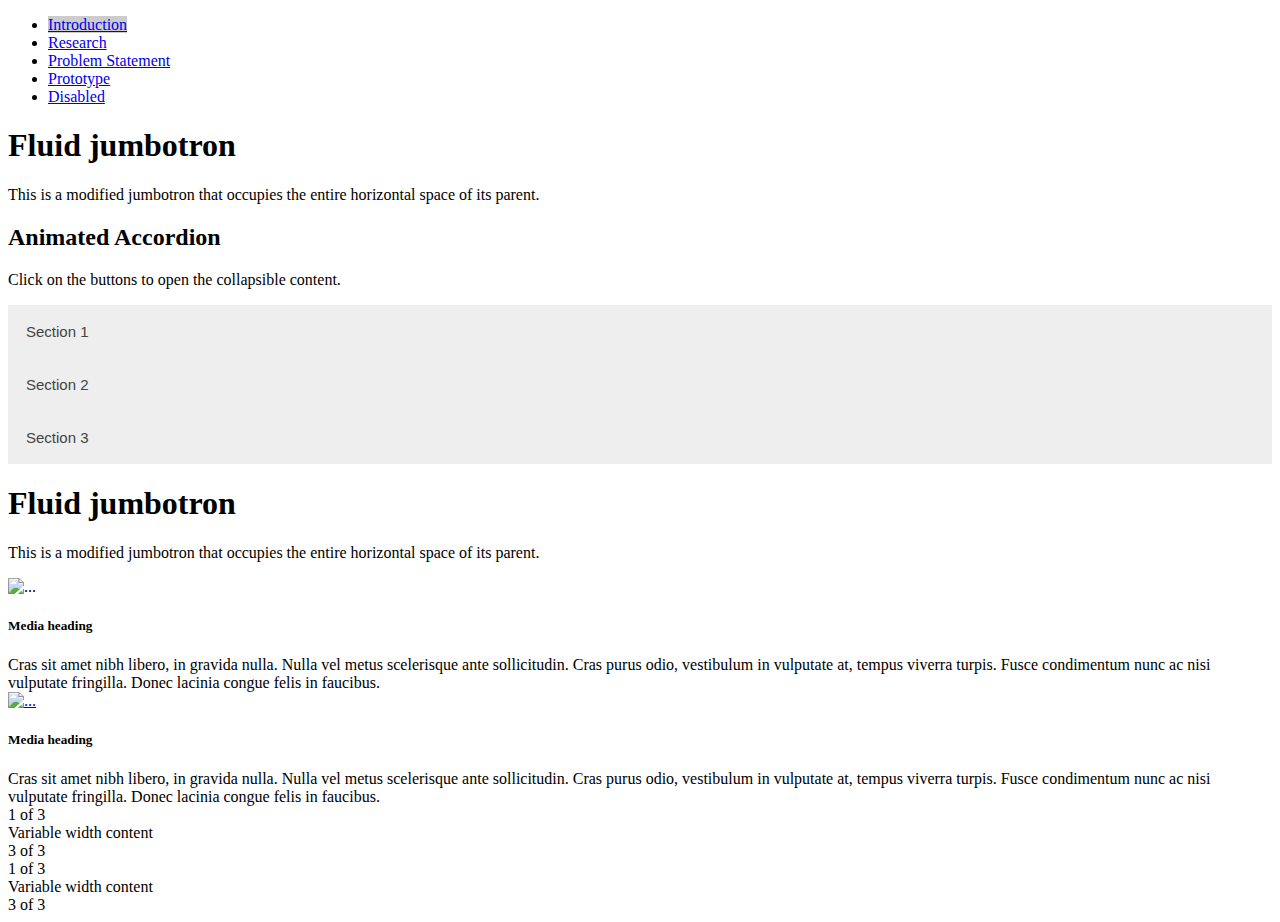
==== index.html @ 97bf6736 "accordion" ====
<!DOCTYPE html>

<html>
    <head>
        <title>Case Study</title>
        <link href="https://cdn.jsdelivr.net/npm/bootstrap@5.0.2/dist/css/bootstrap.min.css" rel="stylesheet" integrity="sha384-EVSTQN3/azprG1Anm3QDgpJLIm9Nao0Yz1ztcQTwFspd3yD65VohhpuuCOmLASjC" crossorigin="anonymous">
        <link rel="stylesheet" href="CSS/index.css">
        <link rel="JavaScript" href="js/index.js">
    </head>
<body>

<!--Navigation component-->

    <ul class="nav justify-content-end">
        <li class="nav-item">
          <a class="nav-link active" href="#intro">Introduction</a>
        </li>
        <li class="nav-item">
          <a class="nav-link" href="#research">Research</a>
        </li>
        <li class="nav-item">
          <a class="nav-link" href="#problem">Problem Statement</a>
        </li>
        <li class="nav-item">
          <a class="nav-link" href="#prototype">Prototype</a>
        </li>
        <li class="nav-item">
          <a class="nav-link disabled" href="#" tabindex="-1" aria-disabled="true">Disabled</a>
        </li>
      </ul>

<!--Introduction component-->

<div class="jumbotron jumbotron-fluid">
    <div class="container">
      <h1 class="display-4">Fluid jumbotron</h1>
      <p class="lead">This is a modified jumbotron that occupies the entire horizontal space of its parent.</p>
    </div>
  </div>

<!--Research component-->
<h2>Animated Accordion</h2>
<p>Click on the buttons to open the collapsible content.</p>

<button class="accordion">Section 1</button>
<div class="panel">
  <p>Lorem ipsum dolor sit amet, consectetur adipisicing elit, sed do eiusmod tempor incididunt ut labore et dolore magna aliqua. Ut enim ad minim veniam, quis nostrud exercitation ullamco laboris nisi ut aliquip ex ea commodo consequat.</p>
</div>

<button class="accordion">Section 2</button>
<div class="panel">
  <p>Lorem ipsum dolor sit amet, consectetur adipisicing elit, sed do eiusmod tempor incididunt ut labore et dolore magna aliqua. Ut enim ad minim veniam, quis nostrud exercitation ullamco laboris nisi ut aliquip ex ea commodo consequat.</p>
</div>

<button class="accordion">Section 3</button>
<div class="panel">
  <p>Lorem ipsum dolor sit amet, consectetur adipisicing elit, sed do eiusmod tempor incididunt ut labore et dolore magna aliqua. Ut enim ad minim veniam, quis nostrud exercitation ullamco laboris nisi ut aliquip ex ea commodo consequat.</p>
</div>

<!--Problem Statement component-->

<div class="jumbotron jumbotron-fluid">
    <div class="container">
      <h1 class="display-4">Fluid jumbotron</h1>
      <p class="lead">This is a modified jumbotron that occupies the entire horizontal space of its parent.</p>
    </div>
  </div>

<!--Iteration component-->

<div class="media">
    <img src="..." class="mr-3" alt="...">
    <div class="media-body">
      <h5 class="mt-0">Media heading</h5>
      Cras sit amet nibh libero, in gravida nulla. Nulla vel metus scelerisque ante sollicitudin. Cras purus odio, vestibulum in vulputate at, tempus viverra turpis. Fusce condimentum nunc ac nisi vulputate fringilla. Donec lacinia congue felis in faucibus.
  
      <div class="media mt-3">
        <a class="mr-3" href="#">
          <img src="..." class="mr-3" alt="...">
        </a>
        <div class="media-body">
          <h5 class="mt-0">Media heading</h5>
          Cras sit amet nibh libero, in gravida nulla. Nulla vel metus scelerisque ante sollicitudin. Cras purus odio, vestibulum in vulputate at, tempus viverra turpis. Fusce condimentum nunc ac nisi vulputate fringilla. Donec lacinia congue felis in faucibus.
        </div>
      </div>
    </div>
  </div>

<!--Prototype col system-->
<div class="container">
    <div class="row justify-content-md-center">
      <div class="col col-lg-2">
        1 of 3
      </div>
      <div class="col-md-auto">
        Variable width content
      </div>
      <div class="col col-lg-2">
        3 of 3
      </div>
    </div>
    <div class="row">
      <div class="col">
        1 of 3
      </div>
      <div class="col-md-auto">
        Variable width content
      </div>
      <div class="col col-lg-2">
        3 of 3
      </div>
    </div>
  </div>



</body>

</html>
---- CSS/index.css ----
.accordion {
    background-color: #eee;
    color: #444;
    cursor: pointer;
    padding: 18px;
    width: 100%;
    border: none;
    text-align: left;
    outline: none;
    font-size: 15px;
    transition: 0.4s;
  }
  
  .active, .accordion:hover {
    background-color: #ccc;
  }
  
  .panel {
    padding: 0 18px;
    background-color: white;
    max-height: 0;
    overflow: hidden;
    transition: max-height 0.2s ease-out;
  }
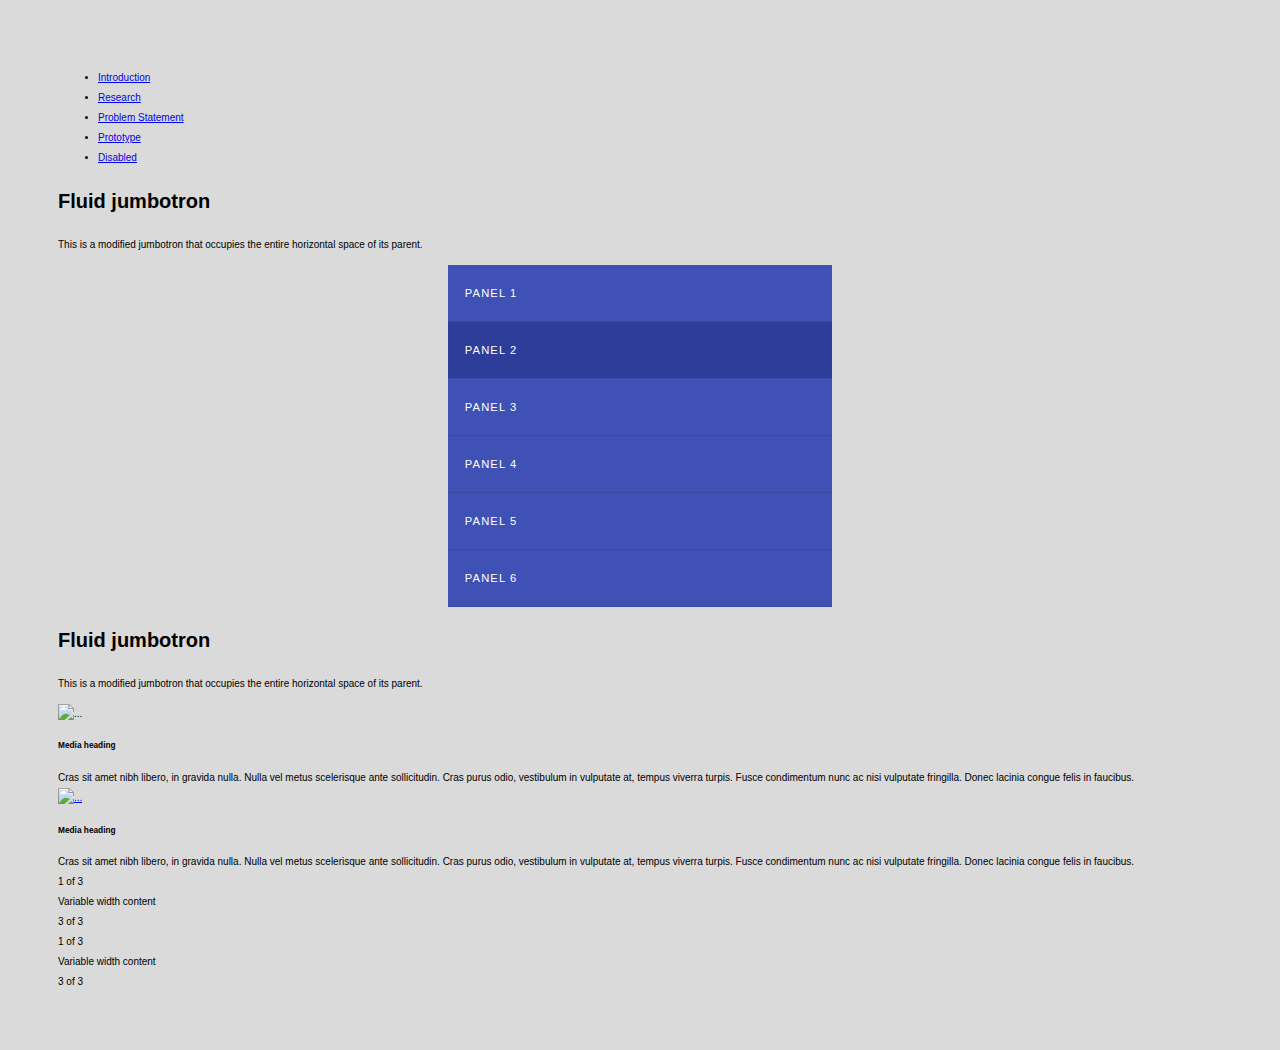
==== commit 7a9474b6: "accordion" ====
--- a/index.html
+++ b/index.html
@@ -39,23 +39,166 @@
   </div>
 
 <!--Research component-->
-<h2>Animated Accordion</h2>
-<p>Click on the buttons to open the collapsible content.</p>
-
-<button class="accordion">Section 1</button>
-<div class="panel">
-  <p>Lorem ipsum dolor sit amet, consectetur adipisicing elit, sed do eiusmod tempor incididunt ut labore et dolore magna aliqua. Ut enim ad minim veniam, quis nostrud exercitation ullamco laboris nisi ut aliquip ex ea commodo consequat.</p>
-</div>
-
-<button class="accordion">Section 2</button>
-<div class="panel">
-  <p>Lorem ipsum dolor sit amet, consectetur adipisicing elit, sed do eiusmod tempor incididunt ut labore et dolore magna aliqua. Ut enim ad minim veniam, quis nostrud exercitation ullamco laboris nisi ut aliquip ex ea commodo consequat.</p>
-</div>
-
-<button class="accordion">Section 3</button>
-<div class="panel">
-  <p>Lorem ipsum dolor sit amet, consectetur adipisicing elit, sed do eiusmod tempor incididunt ut labore et dolore magna aliqua. Ut enim ad minim veniam, quis nostrud exercitation ullamco laboris nisi ut aliquip ex ea commodo consequat.</p>
-</div>
+<div class="accordion js-accordion">
+  <div class="accordion__item js-accordion-item">
+    <div class="accordion-header js-accordion-header">Panel 1</div> 
+  <div class="accordion-body js-accordion-body">
+    <div class="accordion-body__contents">
+      Lorem ipsum dolor sit amet consectetur adipisicing elit. Dignissimos sequi placeat distinctio dolor, amet magnam voluptatibus eos ex vero, sunt veritatis esse. Nostrum voluptatum et repudiandae vel sed, explicabo in?
+    </div>
+      <div class="accordion js-accordion">
+        <div class="accordion__item js-accordion-item">
+           <div class="accordion-header js-accordion-header">Sub Panel 1</div> 
+           <div class="accordion-body js-accordion-body">
+             <div class="accordion-body__contents">
+              Lorem ipsum dolor sit amet consectetur adipisicing elit. Dignissimos sequi placeat distinctio dolor, amet magnam voluptatibus eos ex vero, sunt veritatis esse. Nostrum voluptatum et repudiandae vel sed, explicabo in?
+             </div><!-- end of sub accordion item body contents -->
+           </div><!-- end of sub accordion item body -->
+        </div><!-- end of sub accordion item -->
+        <div class="accordion__item js-accordion-item">
+           <div class="accordion-header js-accordion-header">Sub Panel 2</div> 
+           <div class="accordion-body js-accordion-body">
+             <div class="accordion-body__contents">
+              Lorem ipsum dolor sit amet consectetur adipisicing elit. Dignissimos sequi placeat distinctio dolor, amet magnam voluptatibus eos ex vero, sunt veritatis esse. Nostrum voluptatum et repudiandae vel sed, explicabo in?
+             </div><!-- end of sub accordion item body contents -->
+           </div><!-- end of sub accordion item body -->
+        </div><!-- end of sub accordion item -->
+      </div><!-- end of sub accordion -->
+    </div
+    </div><!-- end of accordion body -->
+  </div><!-- end of accordion item -->
+  <div class="accordion__item js-accordion-item active">
+    <div class="accordion-header js-accordion-header">Panel 2</div> 
+  <div class="accordion-body js-accordion-body">
+    <div class="accordion-body__contents">
+      Lorem ipsum dolor sit amet consectetur adipisicing elit. Dignissimos sequi placeat distinctio dolor, amet magnam voluptatibus eos ex vero, sunt veritatis esse. Nostrum voluptatum et repudiandae vel sed, explicabo in?
+    </div>
+      <div class="accordion js-accordion">
+        <div class="accordion__item js-accordion-item">
+           <div class="accordion-header js-accordion-header">Sub Panel 1</div> 
+           <div class="accordion-body js-accordion-body">
+             <div class="accordion-body__contents">
+              Lorem ipsum dolor sit amet consectetur adipisicing elit. Dignissimos sequi placeat distinctio dolor, amet magnam voluptatibus eos ex vero, sunt veritatis esse. Nostrum voluptatum et repudiandae vel sed, explicabo in?
+             </div><!-- end of sub accordion item body contents -->
+           </div><!-- end of sub accordion item body -->
+        </div><!-- end of sub accordion item -->
+        <div class="accordion__item js-accordion-item">
+           <div class="accordion-header js-accordion-header">Sub Panel 2</div> 
+           <div class="accordion-body js-accordion-body">
+             <div class="accordion-body__contents">
+              Lorem ipsum dolor sit amet consectetur adipisicing elit. Dignissimos sequi placeat distinctio dolor, amet magnam voluptatibus eos ex vero, sunt veritatis esse. Nostrum voluptatum et repudiandae vel sed, explicabo in?
+             </div><!-- end of sub accordion item body contents -->
+           </div><!-- end of sub accordion item body -->
+        </div><!-- end of sub accordion item -->
+      </div><!-- end of sub accordion -->
+    </div><!-- end of accordion body -->
+  </div><!-- end of accordion item -->
+    <div class="accordion__item js-accordion-item">
+    <div class="accordion-header js-accordion-header">Panel 3</div> 
+  <div class="accordion-body js-accordion-body">
+    <div class="accordion-body__contents">
+      Lorem ipsum dolor sit amet consectetur adipisicing elit. Dignissimos sequi placeat distinctio dolor, amet magnam voluptatibus eos ex vero, sunt veritatis esse. Nostrum voluptatum et repudiandae vel sed, explicabo in?
+    </div>
+      <div class="accordion js-accordion">
+        <div class="accordion__item js-accordion-item">
+           <div class="accordion-header js-accordion-header">Sub Panel 1</div> 
+           <div class="accordion-body js-accordion-body">
+             <div class="accordion-body__contents">
+              Lorem ipsum dolor sit amet consectetur adipisicing elit. Dignissimos sequi placeat distinctio dolor, amet magnam voluptatibus eos ex vero, sunt veritatis esse. Nostrum voluptatum et repudiandae vel sed, explicabo in?
+             </div><!-- end of sub accordion item body contents -->
+           </div><!-- end of sub accordion item body -->
+        </div><!-- end of sub accordion item -->
+        <div class="accordion__item js-accordion-item">
+           <div class="accordion-header js-accordion-header">Sub Panel 2</div> 
+           <div class="accordion-body js-accordion-body">
+             <div class="accordion-body__contents">
+              Lorem ipsum dolor sit amet consectetur adipisicing elit. Dignissimos sequi placeat distinctio dolor, amet magnam voluptatibus eos ex vero, sunt veritatis esse. Nostrum voluptatum et repudiandae vel sed, explicabo in?
+             </div><!-- end of sub accordion item body contents -->
+           </div><!-- end of sub accordion item body -->
+        </div><!-- end of sub accordion item -->
+      </div><!-- end of sub accordion -->
+    </div><!-- end of accordion body -->
+  </div><!-- end of accordion item -->
+     <div class="accordion__item js-accordion-item">
+    <div class="accordion-header js-accordion-header">Panel 4</div> 
+  <div class="accordion-body js-accordion-body">
+    <div class="accordion-body__contents">
+      Lorem ipsum dolor sit amet consectetur adipisicing elit. Dignissimos sequi placeat distinctio dolor, amet magnam voluptatibus eos ex vero, sunt veritatis esse. Nostrum voluptatum et repudiandae vel sed, explicabo in?
+    </div>
+      <div class="accordion js-accordion">
+        <div class="accordion__item js-accordion-item">
+           <div class="accordion-header js-accordion-header">Sub Panel 1</div> 
+           <div class="accordion-body js-accordion-body">
+             <div class="accordion-body__contents">
+              Lorem ipsum dolor sit amet consectetur adipisicing elit. Dignissimos sequi placeat distinctio dolor, amet magnam voluptatibus eos ex vero, sunt veritatis esse. Nostrum voluptatum et repudiandae vel sed, explicabo in?
+             </div><!-- end of sub accordion item body contents -->
+           </div><!-- end of sub accordion item body -->
+        </div><!-- end of sub accordion item -->
+        <div class="accordion__item js-accordion-item">
+           <div class="accordion-header js-accordion-header">Sub Panel 2</div> 
+           <div class="accordion-body js-accordion-body">
+             <div class="accordion-body__contents">
+              Lorem ipsum dolor sit amet consectetur adipisicing elit. Dignissimos sequi placeat distinctio dolor, amet magnam voluptatibus eos ex vero, sunt veritatis esse. Nostrum voluptatum et repudiandae vel sed, explicabo in?
+             </div><!-- end of sub accordion item body contents -->
+           </div><!-- end of sub accordion item body -->
+        </div><!-- end of sub accordion item -->
+      </div><!-- end of sub accordion -->
+    </div><!-- end of accordion body -->
+  </div><!-- end of accordion item -->
+     <div class="accordion__item js-accordion-item">
+    <div class="accordion-header js-accordion-header">Panel 5</div> 
+  <div class="accordion-body js-accordion-body">
+    <div class="accordion-body__contents">
+      Lorem ipsum dolor sit amet consectetur adipisicing elit. Dignissimos sequi placeat distinctio dolor, amet magnam voluptatibus eos ex vero, sunt veritatis esse. Nostrum voluptatum et repudiandae vel sed, explicabo in?
+    </div>
+      <div class="accordion js-accordion">
+        <div class="accordion__item js-accordion-item">
+           <div class="accordion-header js-accordion-header">Sub Panel 1</div> 
+           <div class="accordion-body js-accordion-body">
+             <div class="accordion-body__contents">
+              Lorem ipsum dolor sit amet consectetur adipisicing elit. Dignissimos sequi placeat distinctio dolor, amet magnam voluptatibus eos ex vero, sunt veritatis esse. Nostrum voluptatum et repudiandae vel sed, explicabo in?
+             </div><!-- end of sub accordion item body contents -->
+           </div><!-- end of sub accordion item body -->
+        </div><!-- end of sub accordion item -->
+        <div class="accordion__item js-accordion-item">
+           <div class="accordion-header js-accordion-header">Sub Panel 2</div> 
+           <div class="accordion-body js-accordion-body">
+             <div class="accordion-body__contents">
+              Lorem ipsum dolor sit amet consectetur adipisicing elit. Dignissimos sequi placeat distinctio dolor, amet magnam voluptatibus eos ex vero, sunt veritatis esse. Nostrum voluptatum et repudiandae vel sed, explicabo in?
+             </div><!-- end of sub accordion item body contents -->
+           </div><!-- end of sub accordion item body -->
+        </div><!-- end of sub accordion item -->
+      </div><!-- end of sub accordion -->
+    </div><!-- end of accordion body -->
+  </div><!-- end of accordion item -->
+     <div class="accordion__item js-accordion-item">
+    <div class="accordion-header js-accordion-header">Panel 6</div> 
+  <div class="accordion-body js-accordion-body">
+    <div class="accordion-body__contents">
+      Lorem ipsum dolor sit amet consectetur adipisicing elit. Dignissimos sequi placeat distinctio dolor, amet magnam voluptatibus eos ex vero, sunt veritatis esse. Nostrum voluptatum et repudiandae vel sed, explicabo in?
+    </div>
+      <div class="accordion js-accordion">
+        <div class="accordion__item js-accordion-item">
+           <div class="accordion-header js-accordion-header">Sub Panel 1</div> 
+           <div class="accordion-body js-accordion-body">
+             <div class="accordion-body__contents">
+              Lorem ipsum dolor sit amet consectetur adipisicing elit. Dignissimos sequi placeat distinctio dolor, amet magnam voluptatibus eos ex vero, sunt veritatis esse. Nostrum voluptatum et repudiandae vel sed, explicabo in?
+             </div><!-- end of sub accordion item body contents -->
+           </div><!-- end of sub accordion item body -->
+        </div><!-- end of sub accordion item -->
+        <div class="accordion__item js-accordion-item">
+           <div class="accordion-header js-accordion-header">Sub Panel 2</div> 
+           <div class="accordion-body js-accordion-body">
+             <div class="accordion-body__contents">
+              Lorem ipsum dolor sit amet consectetur adipisicing elit. Dignissimos sequi placeat distinctio dolor, amet magnam voluptatibus eos ex vero, sunt veritatis esse. Nostrum voluptatum et repudiandae vel sed, explicabo in?
+             </div><!-- end of sub accordion item body contents -->
+           </div><!-- end of sub accordion item body -->
+        </div><!-- end of sub accordion item -->
+      </div><!-- end of sub accordion -->
+    </div><!-- end of accordion body -->
+  </div><!-- end of accordion item -->
+</div><!-- end of accordion -->
+   
 
 <!--Problem Statement component-->
 
--- a/CSS/index.css
+++ b/CSS/index.css
@@ -1,24 +1,97 @@
-.accordion {
-    background-color: #eee;
-    color: #444;
-    cursor: pointer;
-    padding: 18px;
-    width: 100%;
-    border: none;
-    text-align: left;
-    outline: none;
-    font-size: 15px;
-    transition: 0.4s;
+body {
+    font-size: 62.5%;
+    background: #dadada;
+    font-family: 'Open Sans', sans-serif;
+    line-height: 2;
+    padding: 5em;
   }
   
-  .active, .accordion:hover {
-    background-color: #ccc;
+  .accordion {
+    font-size: 1rem;
+    width: 30vw;
+    margin: 0 auto;
+    border-radius: 5px;
   }
   
-  .panel {
-    padding: 0 18px;
-    background-color: white;
-    max-height: 0;
-    overflow: hidden;
-    transition: max-height 0.2s ease-out;
+  .accordion-header,
+  .accordion-body {
+    background: white;
+  }
+  
+  .accordion-header {
+    padding: 1.5em 1.5em;
+    background: #3F51B5;
+    color: white;
+    cursor: pointer;
+    font-size: .7em;
+    letter-spacing: .1em;
+    transition: all .3s;
+    text-transform: uppercase;
+  }
+  
+  .accordion__item {
+      border-bottom: 1px solid #3a4ba4;
+  }
+  
+  .accordion__item .accordion__item {
+    border-bottom: 1px solid rgba(0, 0, 0, 0.08);
+  }
+  
+  .accordion-header:hover {
+    background: #2D3D99;
+    position: relative;
+    z-index: 5;
+  }
+  
+  .accordion-body {
+    background: #fcfcfc;
+    color: #353535;
+    display: none;
+  }
+  
+  .accordion-body__contents {
+    padding: 1.5em 1.5em;
+    font-size: .85em;
+  }
+  
+  .accordion__item.active:last-child .accordion-header {
+    border-radius: none;
+  }
+  
+  .accordion:first-child > .accordion__item > .accordion-header {
+    border-bottom: 1px solid transparent;
+  }
+  
+  .accordion__item > .accordion-header:after {
+    content: "\f3d0";
+    font-family: IonIcons;
+    font-size: 1.2em;
+    float: right;
+    position: relative;
+    top: -2px;
+    transition: .3s all;
+    transform: rotate(0deg);
+  }
+  
+  .accordion__item.active > .accordion-header:after {
+    transform: rotate(-180deg);
+  }
+  
+  .accordion__item.active .accordion-header {
+    background: #2D3D99;
+  }
+  
+  .accordion__item .accordion__item .accordion-header {
+    background: #f1f1f1;
+    color: #353535;
+  }
+  
+  @media screen and (max-width: 1000px) {
+    body {
+      padding: 1em;
+    }
+    
+    .accordion {
+      width: 100%;
+    }
   }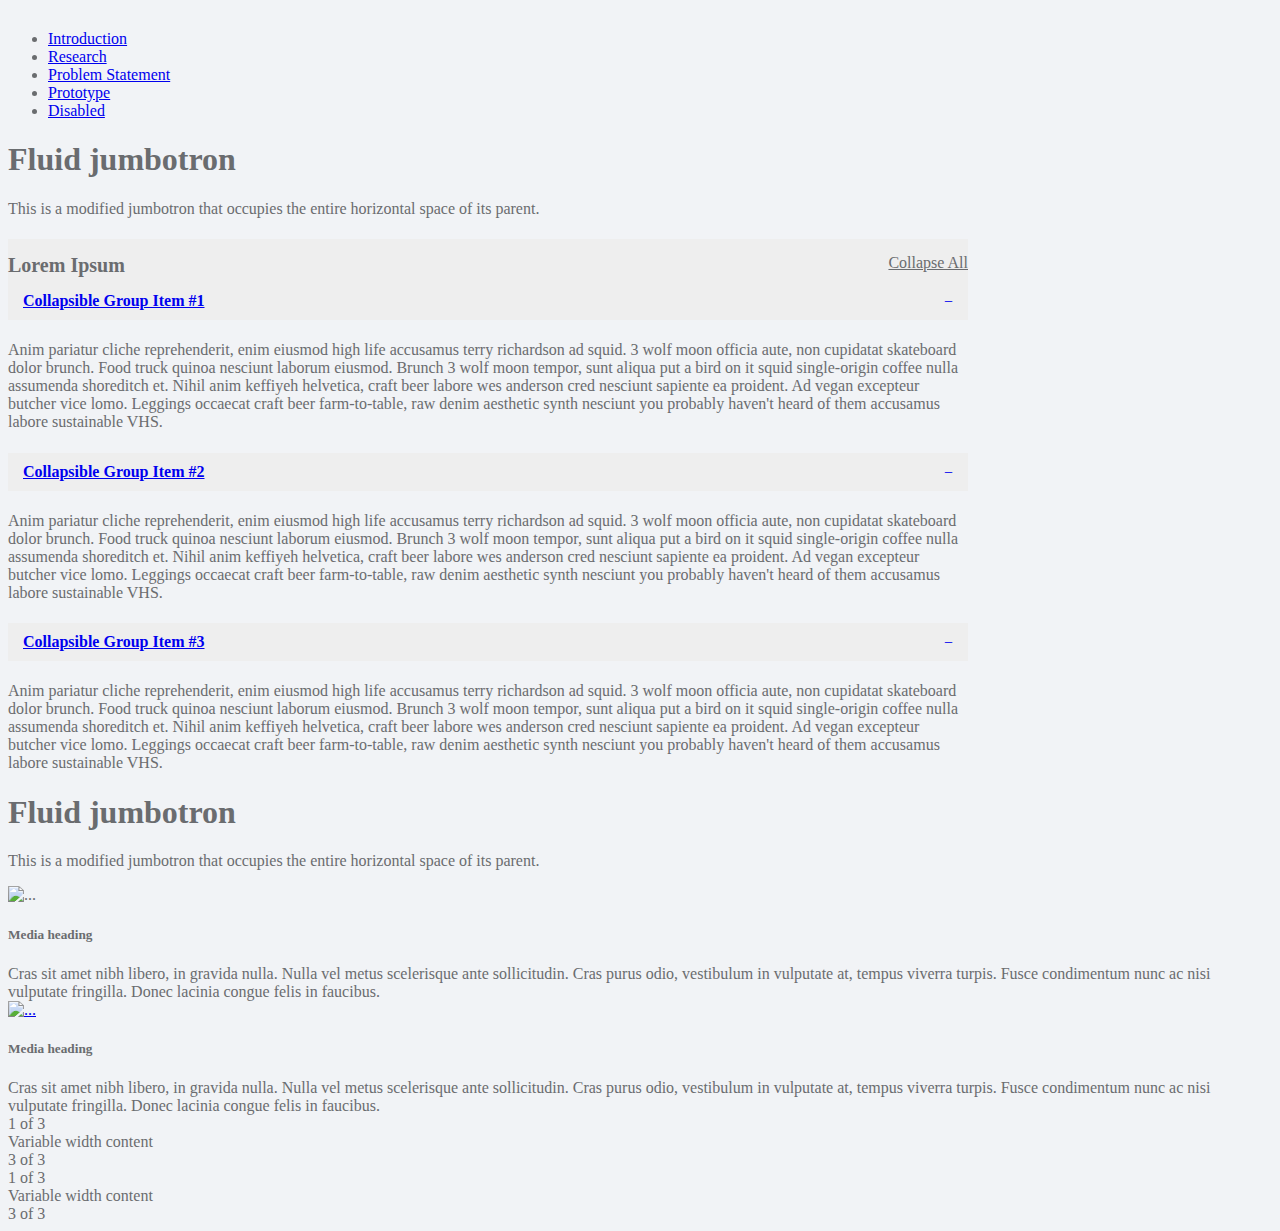
==== commit b4256754: "blah" ====
--- a/index.html
+++ b/index.html
@@ -39,166 +39,63 @@
   </div>
 
 <!--Research component-->
-<div class="accordion js-accordion">
-  <div class="accordion__item js-accordion-item">
-    <div class="accordion-header js-accordion-header">Panel 1</div> 
-  <div class="accordion-body js-accordion-body">
-    <div class="accordion-body__contents">
-      Lorem ipsum dolor sit amet consectetur adipisicing elit. Dignissimos sequi placeat distinctio dolor, amet magnam voluptatibus eos ex vero, sunt veritatis esse. Nostrum voluptatum et repudiandae vel sed, explicabo in?
+<div class="container">
+  <div class="accordion-option">
+    <h3 class="title">Lorem Ipsum</h3>
+    <a href="javascript:void(0)" class="toggle-accordion active" accordion-id="#accordion"></a>
+  </div>
+  <div class="clearfix"></div>
+  <div class="panel-group" id="accordion" role="tablist" aria-multiselectable="true">
+    <div class="panel panel-default">
+      <div class="panel-heading" role="tab" id="headingOne">
+        <h4 class="panel-title">
+        <a role="button" data-toggle="collapse" data-parent="#accordion" href="#collapseOne" aria-expanded="true" aria-controls="collapseOne">
+          Collapsible Group Item #1
+        </a>
+      </h4>
+      </div>
+      <div id="collapseOne" class="panel-collapse collapse in" role="tabpanel" aria-labelledby="headingOne">
+        <div class="panel-body">
+          Anim pariatur cliche reprehenderit, enim eiusmod high life accusamus terry richardson ad squid. 3 wolf moon officia aute, non cupidatat skateboard dolor brunch. Food truck quinoa nesciunt laborum eiusmod. Brunch 3 wolf moon tempor, sunt aliqua put a bird
+          on it squid single-origin coffee nulla assumenda shoreditch et. Nihil anim keffiyeh helvetica, craft beer labore wes anderson cred nesciunt sapiente ea proident. Ad vegan excepteur butcher vice lomo. Leggings occaecat craft beer farm-to-table,
+          raw denim aesthetic synth nesciunt you probably haven't heard of them accusamus labore sustainable VHS.
+        </div>
+      </div>
     </div>
-      <div class="accordion js-accordion">
-        <div class="accordion__item js-accordion-item">
-           <div class="accordion-header js-accordion-header">Sub Panel 1</div> 
-           <div class="accordion-body js-accordion-body">
-             <div class="accordion-body__contents">
-              Lorem ipsum dolor sit amet consectetur adipisicing elit. Dignissimos sequi placeat distinctio dolor, amet magnam voluptatibus eos ex vero, sunt veritatis esse. Nostrum voluptatum et repudiandae vel sed, explicabo in?
-             </div><!-- end of sub accordion item body contents -->
-           </div><!-- end of sub accordion item body -->
-        </div><!-- end of sub accordion item -->
-        <div class="accordion__item js-accordion-item">
-           <div class="accordion-header js-accordion-header">Sub Panel 2</div> 
-           <div class="accordion-body js-accordion-body">
-             <div class="accordion-body__contents">
-              Lorem ipsum dolor sit amet consectetur adipisicing elit. Dignissimos sequi placeat distinctio dolor, amet magnam voluptatibus eos ex vero, sunt veritatis esse. Nostrum voluptatum et repudiandae vel sed, explicabo in?
-             </div><!-- end of sub accordion item body contents -->
-           </div><!-- end of sub accordion item body -->
-        </div><!-- end of sub accordion item -->
-      </div><!-- end of sub accordion -->
-    </div
-    </div><!-- end of accordion body -->
-  </div><!-- end of accordion item -->
-  <div class="accordion__item js-accordion-item active">
-    <div class="accordion-header js-accordion-header">Panel 2</div> 
-  <div class="accordion-body js-accordion-body">
-    <div class="accordion-body__contents">
-      Lorem ipsum dolor sit amet consectetur adipisicing elit. Dignissimos sequi placeat distinctio dolor, amet magnam voluptatibus eos ex vero, sunt veritatis esse. Nostrum voluptatum et repudiandae vel sed, explicabo in?
+    <div class="panel panel-default">
+      <div class="panel-heading" role="tab" id="headingTwo">
+        <h4 class="panel-title">
+        <a class="collapsed" role="button" data-toggle="collapse" data-parent="#accordion" href="#collapseTwo" aria-expanded="true" aria-controls="collapseTwo">
+          Collapsible Group Item #2
+        </a>
+      </h4>
+      </div>
+      <div id="collapseTwo" class="panel-collapse collapse in" role="tabpanel" aria-labelledby="headingTwo">
+        <div class="panel-body">
+          Anim pariatur cliche reprehenderit, enim eiusmod high life accusamus terry richardson ad squid. 3 wolf moon officia aute, non cupidatat skateboard dolor brunch. Food truck quinoa nesciunt laborum eiusmod. Brunch 3 wolf moon tempor, sunt aliqua put a bird
+          on it squid single-origin coffee nulla assumenda shoreditch et. Nihil anim keffiyeh helvetica, craft beer labore wes anderson cred nesciunt sapiente ea proident. Ad vegan excepteur butcher vice lomo. Leggings occaecat craft beer farm-to-table,
+          raw denim aesthetic synth nesciunt you probably haven't heard of them accusamus labore sustainable VHS.
+        </div>
+      </div>
     </div>
-      <div class="accordion js-accordion">
-        <div class="accordion__item js-accordion-item">
-           <div class="accordion-header js-accordion-header">Sub Panel 1</div> 
-           <div class="accordion-body js-accordion-body">
-             <div class="accordion-body__contents">
-              Lorem ipsum dolor sit amet consectetur adipisicing elit. Dignissimos sequi placeat distinctio dolor, amet magnam voluptatibus eos ex vero, sunt veritatis esse. Nostrum voluptatum et repudiandae vel sed, explicabo in?
-             </div><!-- end of sub accordion item body contents -->
-           </div><!-- end of sub accordion item body -->
-        </div><!-- end of sub accordion item -->
-        <div class="accordion__item js-accordion-item">
-           <div class="accordion-header js-accordion-header">Sub Panel 2</div> 
-           <div class="accordion-body js-accordion-body">
-             <div class="accordion-body__contents">
-              Lorem ipsum dolor sit amet consectetur adipisicing elit. Dignissimos sequi placeat distinctio dolor, amet magnam voluptatibus eos ex vero, sunt veritatis esse. Nostrum voluptatum et repudiandae vel sed, explicabo in?
-             </div><!-- end of sub accordion item body contents -->
-           </div><!-- end of sub accordion item body -->
-        </div><!-- end of sub accordion item -->
-      </div><!-- end of sub accordion -->
-    </div><!-- end of accordion body -->
-  </div><!-- end of accordion item -->
-    <div class="accordion__item js-accordion-item">
-    <div class="accordion-header js-accordion-header">Panel 3</div> 
-  <div class="accordion-body js-accordion-body">
-    <div class="accordion-body__contents">
-      Lorem ipsum dolor sit amet consectetur adipisicing elit. Dignissimos sequi placeat distinctio dolor, amet magnam voluptatibus eos ex vero, sunt veritatis esse. Nostrum voluptatum et repudiandae vel sed, explicabo in?
+    <div class="panel panel-default">
+      <div class="panel-heading" role="tab" id="headingThree">
+        <h4 class="panel-title">
+        <a class="collapsed" role="button" data-toggle="collapse" data-parent="#accordion" href="#collapseThree" aria-expanded="true" aria-controls="collapseThree">
+          Collapsible Group Item #3
+        </a>
+      </h4>
+      </div>
+      <div id="collapseThree" class="panel-collapse collapse in" role="tabpanel" aria-labelledby="headingThree">
+        <div class="panel-body">
+          Anim pariatur cliche reprehenderit, enim eiusmod high life accusamus terry richardson ad squid. 3 wolf moon officia aute, non cupidatat skateboard dolor brunch. Food truck quinoa nesciunt laborum eiusmod. Brunch 3 wolf moon tempor, sunt aliqua put a bird
+          on it squid single-origin coffee nulla assumenda shoreditch et. Nihil anim keffiyeh helvetica, craft beer labore wes anderson cred nesciunt sapiente ea proident. Ad vegan excepteur butcher vice lomo. Leggings occaecat craft beer farm-to-table,
+          raw denim aesthetic synth nesciunt you probably haven't heard of them accusamus labore sustainable VHS.
+        </div>
+      </div>
     </div>
-      <div class="accordion js-accordion">
-        <div class="accordion__item js-accordion-item">
-           <div class="accordion-header js-accordion-header">Sub Panel 1</div> 
-           <div class="accordion-body js-accordion-body">
-             <div class="accordion-body__contents">
-              Lorem ipsum dolor sit amet consectetur adipisicing elit. Dignissimos sequi placeat distinctio dolor, amet magnam voluptatibus eos ex vero, sunt veritatis esse. Nostrum voluptatum et repudiandae vel sed, explicabo in?
-             </div><!-- end of sub accordion item body contents -->
-           </div><!-- end of sub accordion item body -->
-        </div><!-- end of sub accordion item -->
-        <div class="accordion__item js-accordion-item">
-           <div class="accordion-header js-accordion-header">Sub Panel 2</div> 
-           <div class="accordion-body js-accordion-body">
-             <div class="accordion-body__contents">
-              Lorem ipsum dolor sit amet consectetur adipisicing elit. Dignissimos sequi placeat distinctio dolor, amet magnam voluptatibus eos ex vero, sunt veritatis esse. Nostrum voluptatum et repudiandae vel sed, explicabo in?
-             </div><!-- end of sub accordion item body contents -->
-           </div><!-- end of sub accordion item body -->
-        </div><!-- end of sub accordion item -->
-      </div><!-- end of sub accordion -->
-    </div><!-- end of accordion body -->
-  </div><!-- end of accordion item -->
-     <div class="accordion__item js-accordion-item">
-    <div class="accordion-header js-accordion-header">Panel 4</div> 
-  <div class="accordion-body js-accordion-body">
-    <div class="accordion-body__contents">
-      Lorem ipsum dolor sit amet consectetur adipisicing elit. Dignissimos sequi placeat distinctio dolor, amet magnam voluptatibus eos ex vero, sunt veritatis esse. Nostrum voluptatum et repudiandae vel sed, explicabo in?
-    </div>
-      <div class="accordion js-accordion">
-        <div class="accordion__item js-accordion-item">
-           <div class="accordion-header js-accordion-header">Sub Panel 1</div> 
-           <div class="accordion-body js-accordion-body">
-             <div class="accordion-body__contents">
-              Lorem ipsum dolor sit amet consectetur adipisicing elit. Dignissimos sequi placeat distinctio dolor, amet magnam voluptatibus eos ex vero, sunt veritatis esse. Nostrum voluptatum et repudiandae vel sed, explicabo in?
-             </div><!-- end of sub accordion item body contents -->
-           </div><!-- end of sub accordion item body -->
-        </div><!-- end of sub accordion item -->
-        <div class="accordion__item js-accordion-item">
-           <div class="accordion-header js-accordion-header">Sub Panel 2</div> 
-           <div class="accordion-body js-accordion-body">
-             <div class="accordion-body__contents">
-              Lorem ipsum dolor sit amet consectetur adipisicing elit. Dignissimos sequi placeat distinctio dolor, amet magnam voluptatibus eos ex vero, sunt veritatis esse. Nostrum voluptatum et repudiandae vel sed, explicabo in?
-             </div><!-- end of sub accordion item body contents -->
-           </div><!-- end of sub accordion item body -->
-        </div><!-- end of sub accordion item -->
-      </div><!-- end of sub accordion -->
-    </div><!-- end of accordion body -->
-  </div><!-- end of accordion item -->
-     <div class="accordion__item js-accordion-item">
-    <div class="accordion-header js-accordion-header">Panel 5</div> 
-  <div class="accordion-body js-accordion-body">
-    <div class="accordion-body__contents">
-      Lorem ipsum dolor sit amet consectetur adipisicing elit. Dignissimos sequi placeat distinctio dolor, amet magnam voluptatibus eos ex vero, sunt veritatis esse. Nostrum voluptatum et repudiandae vel sed, explicabo in?
-    </div>
-      <div class="accordion js-accordion">
-        <div class="accordion__item js-accordion-item">
-           <div class="accordion-header js-accordion-header">Sub Panel 1</div> 
-           <div class="accordion-body js-accordion-body">
-             <div class="accordion-body__contents">
-              Lorem ipsum dolor sit amet consectetur adipisicing elit. Dignissimos sequi placeat distinctio dolor, amet magnam voluptatibus eos ex vero, sunt veritatis esse. Nostrum voluptatum et repudiandae vel sed, explicabo in?
-             </div><!-- end of sub accordion item body contents -->
-           </div><!-- end of sub accordion item body -->
-        </div><!-- end of sub accordion item -->
-        <div class="accordion__item js-accordion-item">
-           <div class="accordion-header js-accordion-header">Sub Panel 2</div> 
-           <div class="accordion-body js-accordion-body">
-             <div class="accordion-body__contents">
-              Lorem ipsum dolor sit amet consectetur adipisicing elit. Dignissimos sequi placeat distinctio dolor, amet magnam voluptatibus eos ex vero, sunt veritatis esse. Nostrum voluptatum et repudiandae vel sed, explicabo in?
-             </div><!-- end of sub accordion item body contents -->
-           </div><!-- end of sub accordion item body -->
-        </div><!-- end of sub accordion item -->
-      </div><!-- end of sub accordion -->
-    </div><!-- end of accordion body -->
-  </div><!-- end of accordion item -->
-     <div class="accordion__item js-accordion-item">
-    <div class="accordion-header js-accordion-header">Panel 6</div> 
-  <div class="accordion-body js-accordion-body">
-    <div class="accordion-body__contents">
-      Lorem ipsum dolor sit amet consectetur adipisicing elit. Dignissimos sequi placeat distinctio dolor, amet magnam voluptatibus eos ex vero, sunt veritatis esse. Nostrum voluptatum et repudiandae vel sed, explicabo in?
-    </div>
-      <div class="accordion js-accordion">
-        <div class="accordion__item js-accordion-item">
-           <div class="accordion-header js-accordion-header">Sub Panel 1</div> 
-           <div class="accordion-body js-accordion-body">
-             <div class="accordion-body__contents">
-              Lorem ipsum dolor sit amet consectetur adipisicing elit. Dignissimos sequi placeat distinctio dolor, amet magnam voluptatibus eos ex vero, sunt veritatis esse. Nostrum voluptatum et repudiandae vel sed, explicabo in?
-             </div><!-- end of sub accordion item body contents -->
-           </div><!-- end of sub accordion item body -->
-        </div><!-- end of sub accordion item -->
-        <div class="accordion__item js-accordion-item">
-           <div class="accordion-header js-accordion-header">Sub Panel 2</div> 
-           <div class="accordion-body js-accordion-body">
-             <div class="accordion-body__contents">
-              Lorem ipsum dolor sit amet consectetur adipisicing elit. Dignissimos sequi placeat distinctio dolor, amet magnam voluptatibus eos ex vero, sunt veritatis esse. Nostrum voluptatum et repudiandae vel sed, explicabo in?
-             </div><!-- end of sub accordion item body contents -->
-           </div><!-- end of sub accordion item body -->
-        </div><!-- end of sub accordion item -->
-      </div><!-- end of sub accordion -->
-    </div><!-- end of accordion body -->
-  </div><!-- end of accordion item -->
-</div><!-- end of accordion -->
-   
+  </div>
+</div>
 
 <!--Problem Statement component-->
 
@@ -255,6 +152,9 @@
     </div>
   </div>
 
+  <script src="https://code.jquery.com/jquery-2.2.4.min.js"></script>
+  <script src="https://maxcdn.bootstrapcdn.com/bootstrap/3.3.6/js/bootstrap.min.js"></script>
+
 
 
 </body>
--- a/CSS/index.css
+++ b/CSS/index.css
@@ -1,97 +1,86 @@
 body {
-    font-size: 62.5%;
-    background: #dadada;
-    font-family: 'Open Sans', sans-serif;
-    line-height: 2;
-    padding: 5em;
-  }
-  
-  .accordion {
-    font-size: 1rem;
-    width: 30vw;
-    margin: 0 auto;
-    border-radius: 5px;
-  }
-  
-  .accordion-header,
-  .accordion-body {
-    background: white;
-  }
-  
-  .accordion-header {
-    padding: 1.5em 1.5em;
-    background: #3F51B5;
-    color: white;
-    cursor: pointer;
-    font-size: .7em;
-    letter-spacing: .1em;
-    transition: all .3s;
-    text-transform: uppercase;
-  }
-  
-  .accordion__item {
-      border-bottom: 1px solid #3a4ba4;
-  }
-  
-  .accordion__item .accordion__item {
-    border-bottom: 1px solid rgba(0, 0, 0, 0.08);
-  }
-  
-  .accordion-header:hover {
-    background: #2D3D99;
-    position: relative;
-    z-index: 5;
-  }
-  
-  .accordion-body {
-    background: #fcfcfc;
-    color: #353535;
-    display: none;
-  }
-  
-  .accordion-body__contents {
-    padding: 1.5em 1.5em;
-    font-size: .85em;
-  }
-  
-  .accordion__item.active:last-child .accordion-header {
-    border-radius: none;
-  }
-  
-  .accordion:first-child > .accordion__item > .accordion-header {
-    border-bottom: 1px solid transparent;
-  }
-  
-  .accordion__item > .accordion-header:after {
-    content: "\f3d0";
-    font-family: IonIcons;
-    font-size: 1.2em;
-    float: right;
-    position: relative;
-    top: -2px;
-    transition: .3s all;
-    transform: rotate(0deg);
-  }
-  
-  .accordion__item.active > .accordion-header:after {
-    transform: rotate(-180deg);
-  }
-  
-  .accordion__item.active .accordion-header {
-    background: #2D3D99;
-  }
-  
-  .accordion__item .accordion__item .accordion-header {
-    background: #f1f1f1;
-    color: #353535;
-  }
-  
-  @media screen and (max-width: 1000px) {
-    body {
-      padding: 1em;
-    }
-    
-    .accordion {
-      width: 100%;
-    }
-  }+  color: #6a6c6f;
+  background-color: #f1f3f6;
+  margin-top: 30px;
+}
+
+.container {
+  max-width: 960px;
+}
+
+.panel-default>.panel-heading {
+  color: #333;
+  background-color: #fff;
+  border-color: #e4e5e7;
+  padding: 0;
+  -webkit-user-select: none;
+  -moz-user-select: none;
+  -ms-user-select: none;
+  user-select: none;
+}
+
+.panel-default>.panel-heading a {
+  display: block;
+  padding: 10px 15px;
+}
+
+.panel-default>.panel-heading a:after {
+  content: "";
+  position: relative;
+  top: 1px;
+  display: inline-block;
+  font-family: 'Glyphicons Halflings';
+  font-style: normal;
+  font-weight: 400;
+  line-height: 1;
+  -webkit-font-smoothing: antialiased;
+  -moz-osx-font-smoothing: grayscale;
+  float: right;
+  transition: transform .25s linear;
+  -webkit-transition: -webkit-transform .25s linear;
+}
+
+.panel-default>.panel-heading a[aria-expanded="true"] {
+  background-color: #eee;
+}
+
+.panel-default>.panel-heading a[aria-expanded="true"]:after {
+  content: "\2212";
+  -webkit-transform: rotate(180deg);
+  transform: rotate(180deg);
+}
+
+.panel-default>.panel-heading a[aria-expanded="false"]:after {
+  content: "\002b";
+  -webkit-transform: rotate(90deg);
+  transform: rotate(90deg);
+}
+
+.accordion-option {
+  width: 100%;
+  float: left;
+  clear: both;
+  margin: 15px 0;
+}
+
+.accordion-option .title {
+  font-size: 20px;
+  font-weight: bold;
+  float: left;
+  padding: 0;
+  margin: 0;
+}
+
+.accordion-option .toggle-accordion {
+  float: right;
+  font-size: 16px;
+  color: #6a6c6f;
+}
+
+.accordion-option .toggle-accordion:before {
+  content: "Expand All";
+}
+
+.accordion-option .toggle-accordion.active:before {
+  content: "Collapse All";
+}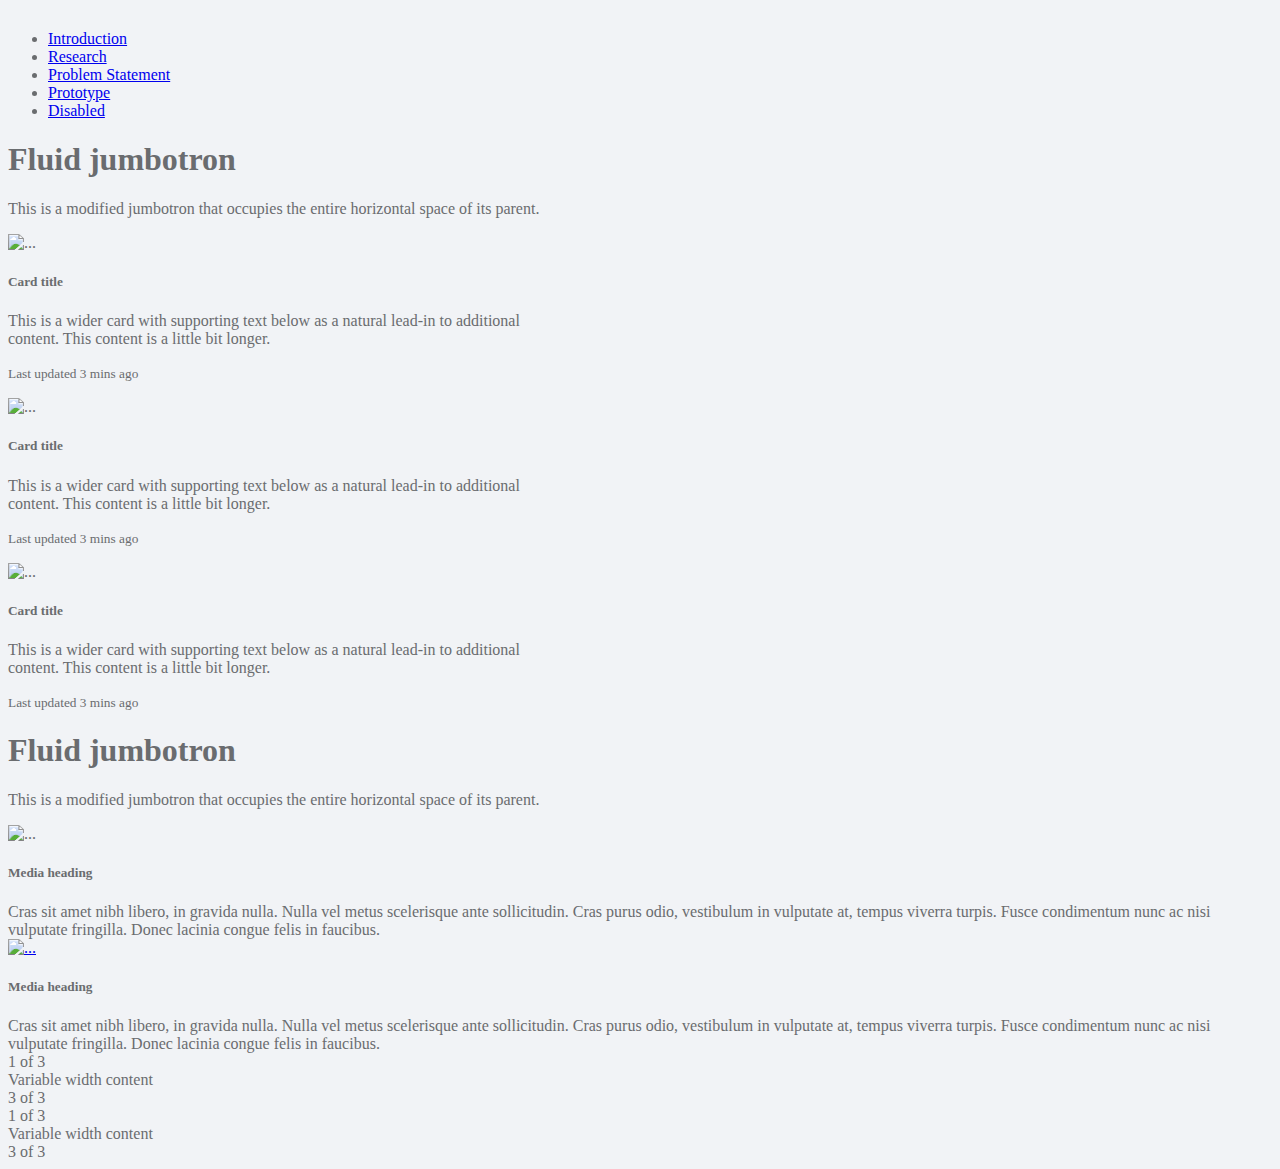
==== commit fc5a6d7f: "Update index.html" ====
--- a/index.html
+++ b/index.html
@@ -39,59 +39,42 @@
   </div>
 
 <!--Research component-->
-<div class="container">
-  <div class="accordion-option">
-    <h3 class="title">Lorem Ipsum</h3>
-    <a href="javascript:void(0)" class="toggle-accordion active" accordion-id="#accordion"></a>
-  </div>
-  <div class="clearfix"></div>
-  <div class="panel-group" id="accordion" role="tablist" aria-multiselectable="true">
-    <div class="panel panel-default">
-      <div class="panel-heading" role="tab" id="headingOne">
-        <h4 class="panel-title">
-        <a role="button" data-toggle="collapse" data-parent="#accordion" href="#collapseOne" aria-expanded="true" aria-controls="collapseOne">
-          Collapsible Group Item #1
-        </a>
-      </h4>
-      </div>
-      <div id="collapseOne" class="panel-collapse collapse in" role="tabpanel" aria-labelledby="headingOne">
-        <div class="panel-body">
-          Anim pariatur cliche reprehenderit, enim eiusmod high life accusamus terry richardson ad squid. 3 wolf moon officia aute, non cupidatat skateboard dolor brunch. Food truck quinoa nesciunt laborum eiusmod. Brunch 3 wolf moon tempor, sunt aliqua put a bird
-          on it squid single-origin coffee nulla assumenda shoreditch et. Nihil anim keffiyeh helvetica, craft beer labore wes anderson cred nesciunt sapiente ea proident. Ad vegan excepteur butcher vice lomo. Leggings occaecat craft beer farm-to-table,
-          raw denim aesthetic synth nesciunt you probably haven't heard of them accusamus labore sustainable VHS.
-        </div>
+<div class="card mb-3" style="max-width: 540px;">
+  <div class="row no-gutters">
+    <div class="col-md-4">
+      <img src="..." class="card-img" alt="...">
+    </div>
+    <div class="col-md-8">
+      <div class="card-body">
+        <h5 class="card-title">Card title</h5>
+        <p class="card-text">This is a wider card with supporting text below as a natural lead-in to additional content. This content is a little bit longer.</p>
+        <p class="card-text"><small class="text-muted">Last updated 3 mins ago</small></p>
       </div>
     </div>
-    <div class="panel panel-default">
-      <div class="panel-heading" role="tab" id="headingTwo">
-        <h4 class="panel-title">
-        <a class="collapsed" role="button" data-toggle="collapse" data-parent="#accordion" href="#collapseTwo" aria-expanded="true" aria-controls="collapseTwo">
-          Collapsible Group Item #2
-        </a>
-      </h4>
-      </div>
-      <div id="collapseTwo" class="panel-collapse collapse in" role="tabpanel" aria-labelledby="headingTwo">
-        <div class="panel-body">
-          Anim pariatur cliche reprehenderit, enim eiusmod high life accusamus terry richardson ad squid. 3 wolf moon officia aute, non cupidatat skateboard dolor brunch. Food truck quinoa nesciunt laborum eiusmod. Brunch 3 wolf moon tempor, sunt aliqua put a bird
-          on it squid single-origin coffee nulla assumenda shoreditch et. Nihil anim keffiyeh helvetica, craft beer labore wes anderson cred nesciunt sapiente ea proident. Ad vegan excepteur butcher vice lomo. Leggings occaecat craft beer farm-to-table,
-          raw denim aesthetic synth nesciunt you probably haven't heard of them accusamus labore sustainable VHS.
-        </div>
+  </div>
+</div><div class="card mb-3" style="max-width: 540px;">
+  <div class="row no-gutters">
+    <div class="col-md-4">
+      <img src="..." class="card-img" alt="...">
+    </div>
+    <div class="col-md-8">
+      <div class="card-body">
+        <h5 class="card-title">Card title</h5>
+        <p class="card-text">This is a wider card with supporting text below as a natural lead-in to additional content. This content is a little bit longer.</p>
+        <p class="card-text"><small class="text-muted">Last updated 3 mins ago</small></p>
       </div>
     </div>
-    <div class="panel panel-default">
-      <div class="panel-heading" role="tab" id="headingThree">
-        <h4 class="panel-title">
-        <a class="collapsed" role="button" data-toggle="collapse" data-parent="#accordion" href="#collapseThree" aria-expanded="true" aria-controls="collapseThree">
-          Collapsible Group Item #3
-        </a>
-      </h4>
-      </div>
-      <div id="collapseThree" class="panel-collapse collapse in" role="tabpanel" aria-labelledby="headingThree">
-        <div class="panel-body">
-          Anim pariatur cliche reprehenderit, enim eiusmod high life accusamus terry richardson ad squid. 3 wolf moon officia aute, non cupidatat skateboard dolor brunch. Food truck quinoa nesciunt laborum eiusmod. Brunch 3 wolf moon tempor, sunt aliqua put a bird
-          on it squid single-origin coffee nulla assumenda shoreditch et. Nihil anim keffiyeh helvetica, craft beer labore wes anderson cred nesciunt sapiente ea proident. Ad vegan excepteur butcher vice lomo. Leggings occaecat craft beer farm-to-table,
-          raw denim aesthetic synth nesciunt you probably haven't heard of them accusamus labore sustainable VHS.
-        </div>
+  </div>
+</div><div class="card mb-3" style="max-width: 540px;">
+  <div class="row no-gutters">
+    <div class="col-md-4">
+      <img src="..." class="card-img" alt="...">
+    </div>
+    <div class="col-md-8">
+      <div class="card-body">
+        <h5 class="card-title">Card title</h5>
+        <p class="card-text">This is a wider card with supporting text below as a natural lead-in to additional content. This content is a little bit longer.</p>
+        <p class="card-text"><small class="text-muted">Last updated 3 mins ago</small></p>
       </div>
     </div>
   </div>
@@ -152,9 +135,6 @@
     </div>
   </div>
 
-  <script src="https://code.jquery.com/jquery-2.2.4.min.js"></script>
-  <script src="https://maxcdn.bootstrapcdn.com/bootstrap/3.3.6/js/bootstrap.min.js"></script>
-
 
 
 </body>
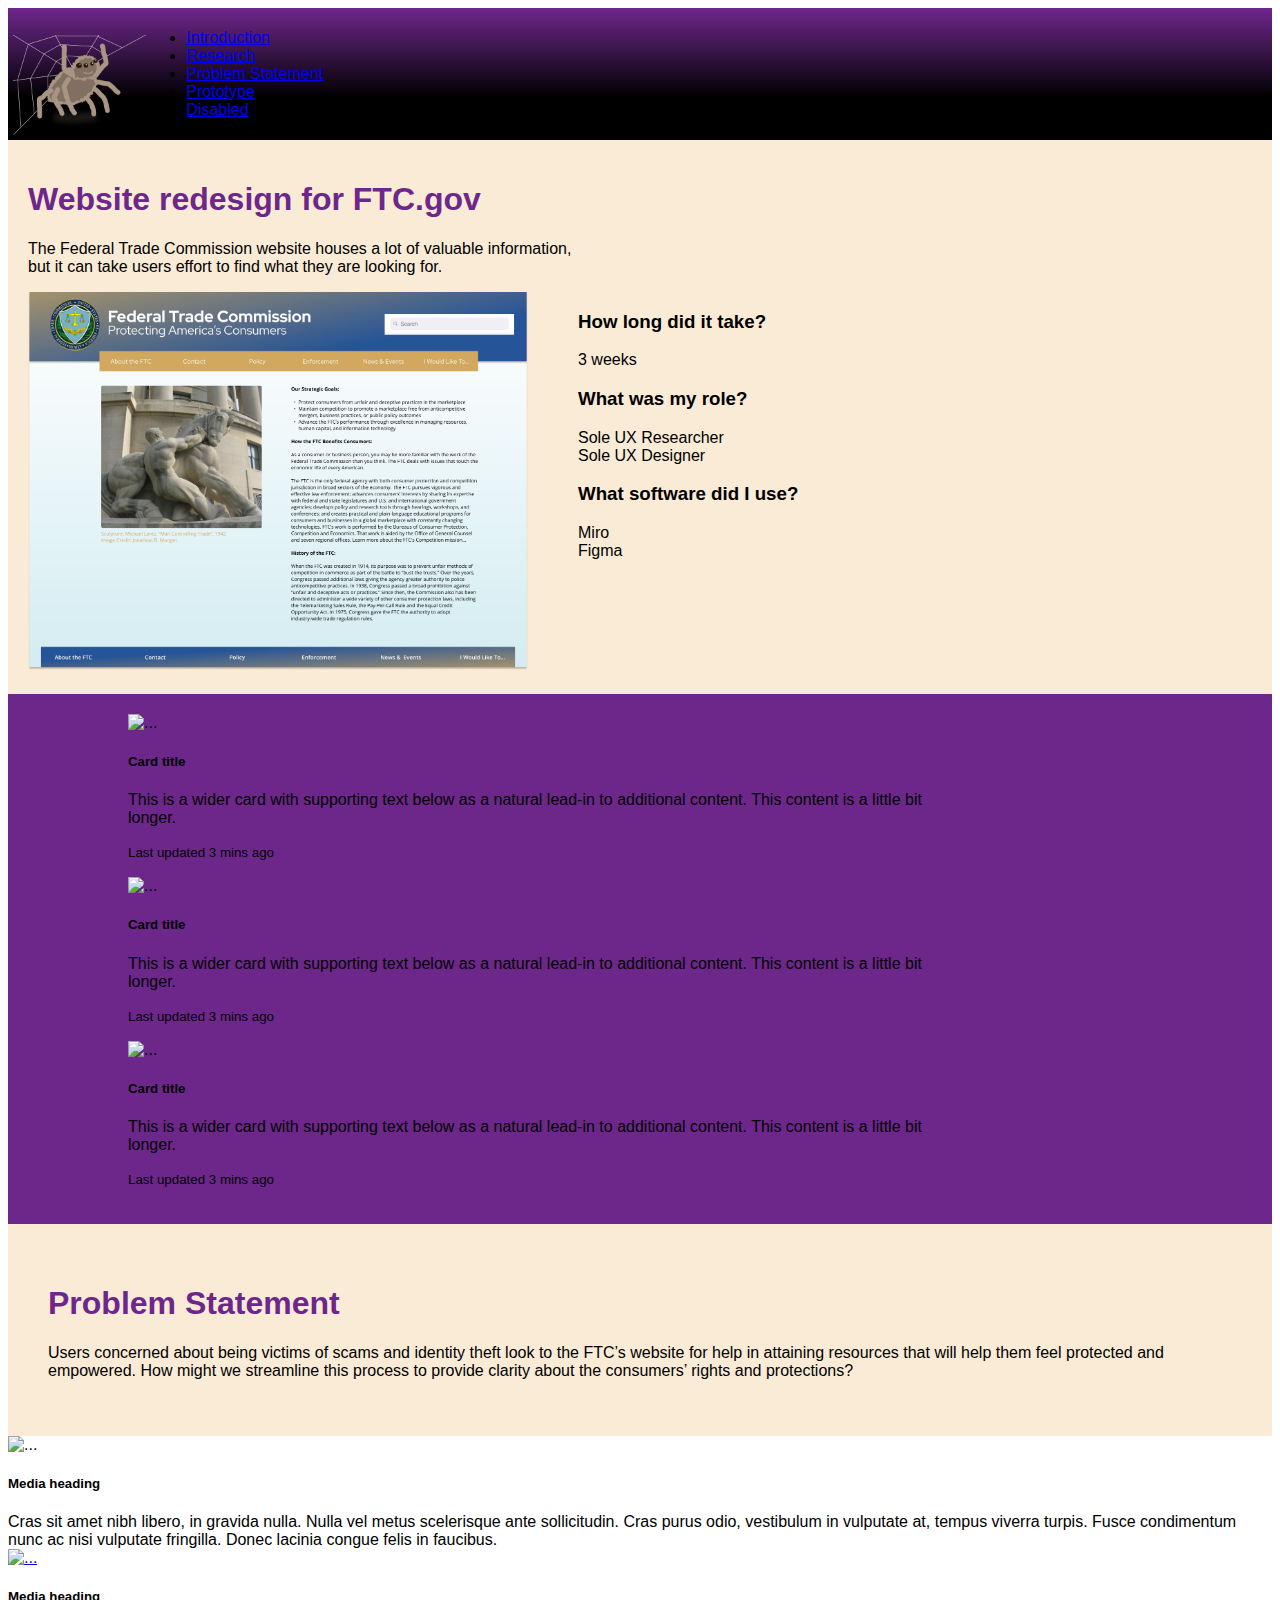
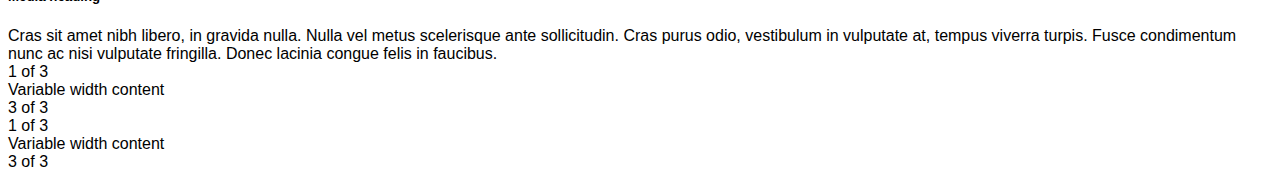
==== commit 3c085793: "okay" ====
--- a/index.html
+++ b/index.html
@@ -4,42 +4,66 @@
     <head>
         <title>Case Study</title>
         <link href="https://cdn.jsdelivr.net/npm/bootstrap@5.0.2/dist/css/bootstrap.min.css" rel="stylesheet" integrity="sha384-EVSTQN3/azprG1Anm3QDgpJLIm9Nao0Yz1ztcQTwFspd3yD65VohhpuuCOmLASjC" crossorigin="anonymous">
-        <link rel="stylesheet" href="CSS/index.css">
+        <link rel="stylesheet" href="CSS/styles.css">
         <link rel="JavaScript" href="js/index.js">
     </head>
 <body>
 
 <!--Navigation component-->
+<header class="navigation">
 
-    <ul class="nav justify-content-end">
-        <li class="nav-item">
-          <a class="nav-link active" href="#intro">Introduction</a>
-        </li>
-        <li class="nav-item">
-          <a class="nav-link" href="#research">Research</a>
-        </li>
-        <li class="nav-item">
-          <a class="nav-link" href="#problem">Problem Statement</a>
-        </li>
-        <li class="nav-item">
-          <a class="nav-link" href="#prototype">Prototype</a>
-        </li>
-        <li class="nav-item">
-          <a class="nav-link disabled" href="#" tabindex="-1" aria-disabled="true">Disabled</a>
-        </li>
-      </ul>
+  <div class="inline-block logo">
+      <img src="images/friendly spider.png" alt="friendly spider" class="inline-block logo">
+  </div>
+
+ 
+<!--Nav for Case Study-->
+<div class="caseStudyNav"></div>
+      
+<ul class="nav justify-content-start">
+  <li class="nav-item">
+    <a class="nav-link active" href="#intro">Introduction</a>
+  </li>
+  <li class="nav-item">
+    <a class="nav-link" href="#research">Research</a>
+  </li>
+  <li class="nav-item">
+    <a class="nav-link" href="#problem">Problem Statement</a>
+  </li>
+  <li class="nav-item">
+    <a class="nav-link" href="#prototype">Prototype</a>
+  </li>
+  <li class="nav-item">
+    <a class="nav-link disabled" href="#" tabindex="-1" aria-disabled="true">Disabled</a>
+  </li>
+</ul>
+
+</div>
+</div>
+
+</header>
 
 <!--Introduction component-->
+<section class="introduction">
+  <div class="jumbotron jumbotron-fluid">
+    <div class="container">
+      <h1 class="display-4">Website redesign for FTC.gov</h1>
+      <p class="lead">The Federal Trade Commission website houses a lot of valuable information, <br>but it can take users effort to find what they are looking for. 
+      <br> </p>
+        <div class=flexContainer>
+          <div class="introImage"><img src="images/Home (2).png"; style= "max-width: 500px";></div>
+          <div class="introDetails">
+            <div><h3>How long did it take?</h3><p>3 weeks</p></div>
+            <div><h3>What was my role?</h3><p>Sole UX Researcher <br>Sole UX Designer<br></p></div>
+            <div><h3>What software did I use?</h3><p>Miro<br>Figma</p></div>
+          </div>
+        </div>
+    </div>
 
-<div class="jumbotron jumbotron-fluid">
-    <div class="container">
-      <h1 class="display-4">Fluid jumbotron</h1>
-      <p class="lead">This is a modified jumbotron that occupies the entire horizontal space of its parent.</p>
-    </div>
-  </div>
-
+</section>
 <!--Research component-->
-<div class="card mb-3" style="max-width: 540px;">
+<section class="research">
+<div class="card mb-3" style="max-width: 840px; margin-left: 100px;">
   <div class="row no-gutters">
     <div class="col-md-4">
       <img src="..." class="card-img" alt="...">
@@ -52,7 +76,7 @@
       </div>
     </div>
   </div>
-</div><div class="card mb-3" style="max-width: 540px;">
+</div><div class="card mb-3" style="max-width: 840px; margin-left: 100px;">
   <div class="row no-gutters">
     <div class="col-md-4">
       <img src="..." class="card-img" alt="...">
@@ -65,7 +89,7 @@
       </div>
     </div>
   </div>
-</div><div class="card mb-3" style="max-width: 540px;">
+</div><div class="card mb-3" style="max-width: 840px; margin-left: 100px;">
   <div class="row no-gutters">
     <div class="col-md-4">
       <img src="..." class="card-img" alt="...">
@@ -79,18 +103,19 @@
     </div>
   </div>
 </div>
-
+</section>
 <!--Problem Statement component-->
-
+<section class="problemStatement">
 <div class="jumbotron jumbotron-fluid">
     <div class="container">
-      <h1 class="display-4">Fluid jumbotron</h1>
-      <p class="lead">This is a modified jumbotron that occupies the entire horizontal space of its parent.</p>
+      <h1 class="display-4">Problem Statement</h1>
+      <p class="lead">Users concerned about being victims of scams and identity theft look to the FTC’s website for help in attaining resources that will help them feel protected and empowered. How might we streamline this process to provide clarity about the consumers’ rights and protections?
+      </p>
     </div>
   </div>
-
+</section>
 <!--Iteration component-->
-
+<section class="iteration">
 <div class="media">
     <img src="..." class="mr-3" alt="...">
     <div class="media-body">
@@ -108,8 +133,9 @@
       </div>
     </div>
   </div>
-
+</section>
 <!--Prototype col system-->
+<section class="prototype">
 <div class="container">
     <div class="row justify-content-md-center">
       <div class="col col-lg-2">
@@ -135,7 +161,7 @@
     </div>
   </div>
 
-
+</section>
 
 </body>
 
--- a/CSS/styles.css
+++ b/CSS/styles.css
@@ -0,0 +1,58 @@
+body {
+    font-family: Verdana, Geneva, Tahoma, sans-serif;
+}
+h1{
+    color:hsl(282, 56%, 35%);
+   
+}
+header {
+    background: rgb(0,0,0);
+    background: linear-gradient(0deg, rgba(0,0,0,1) 32%, rgba(110,39,140,1) 100%);
+    display:flex;
+    flex-direction: row;    
+    align-items: baseline;
+    padding:5px;
+    
+}
+.jumbotron {
+    padding:20px;
+}
+
+.introduction {
+    background-color: antiquewhite;
+}
+
+.flexContainer {
+    display: flex;
+    flex-direction: row;
+}
+.introDetails {
+    padding-left: 50px;
+}
+
+.inline-block {
+    display:inline-flex;
+    margin-top:auto;
+    background-color: transparent;
+    }
+
+    .logo {
+        height: 100px;
+        display:flex;
+        margin-right:0px;
+    }  
+    nav {
+        display:flex;
+        width: 75%;
+        background-color:hsl(282, 56%, 35%);
+        color:antiquewhite;
+    }
+.research {
+    background-color: hsl(282, 56%, 35%);
+    padding:20px;
+
+}
+.problemStatement {
+    background-color: antiquewhite;
+    padding:20px;
+}
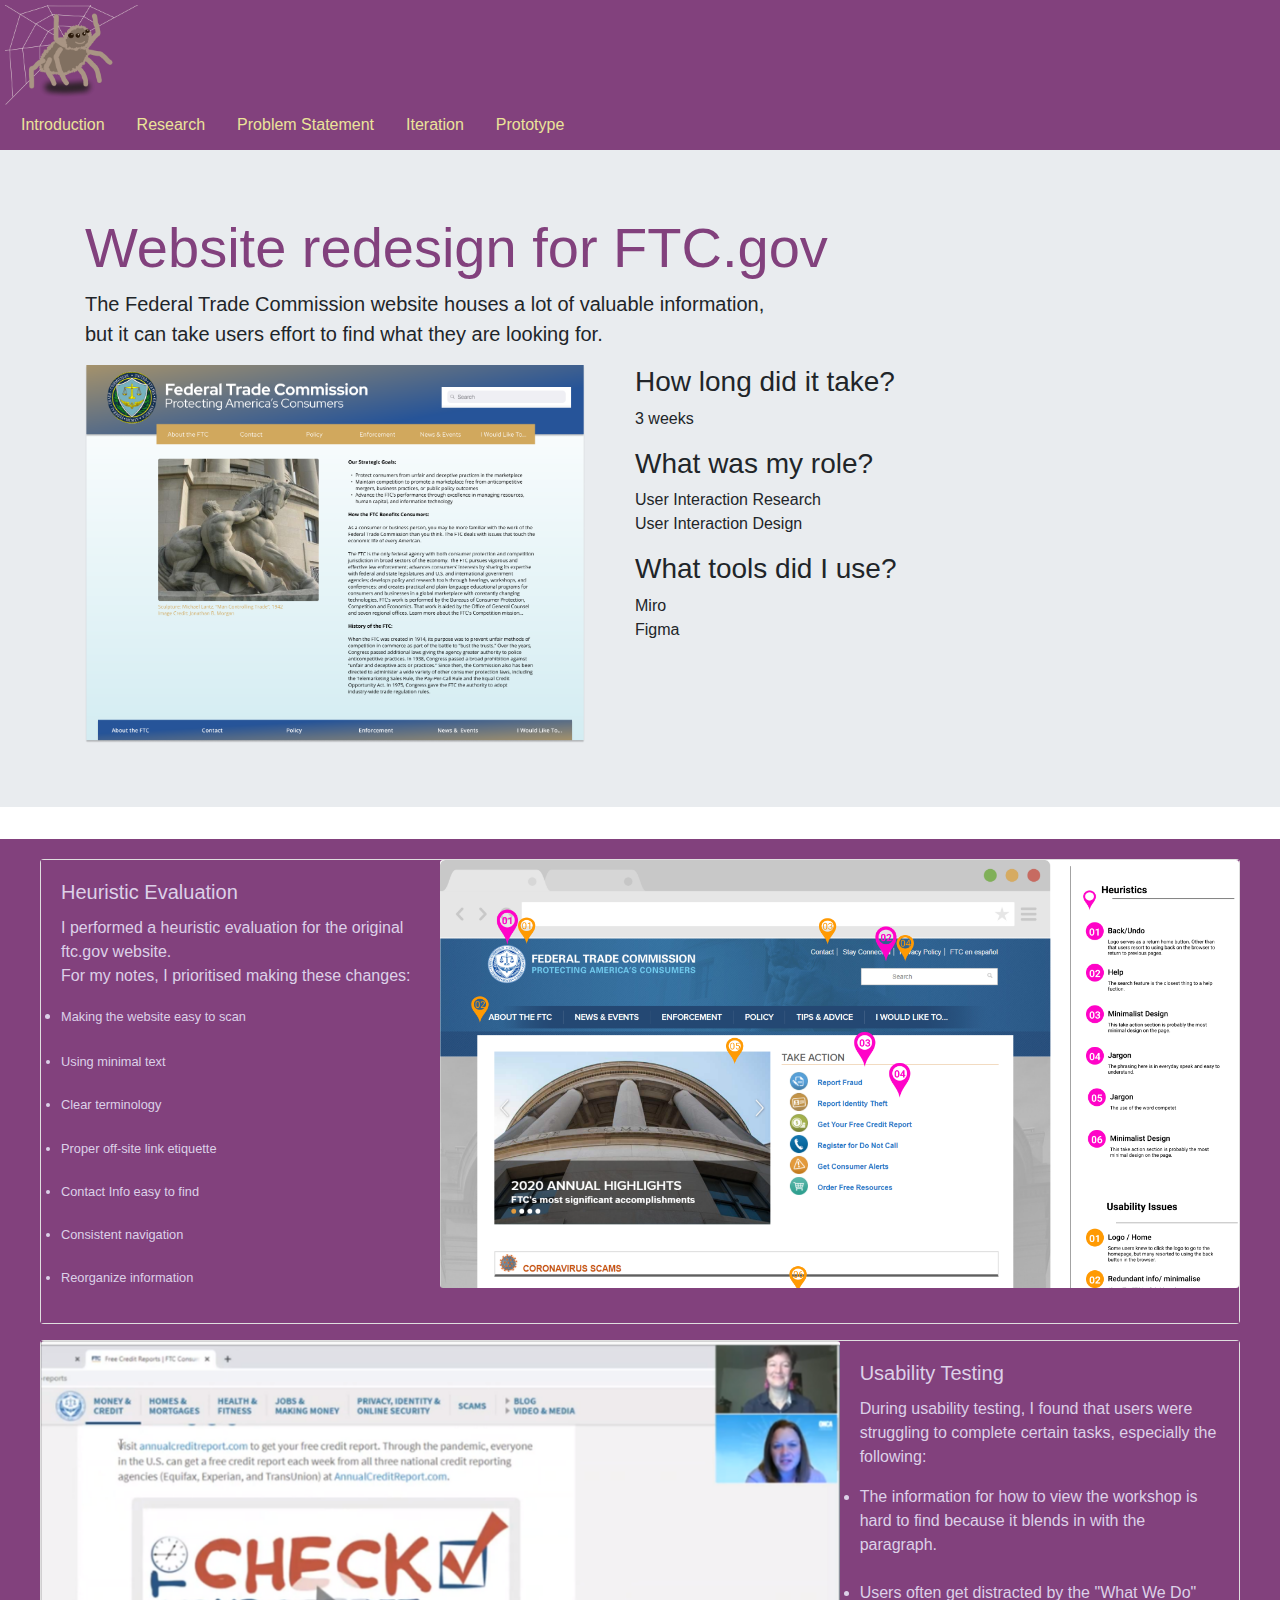
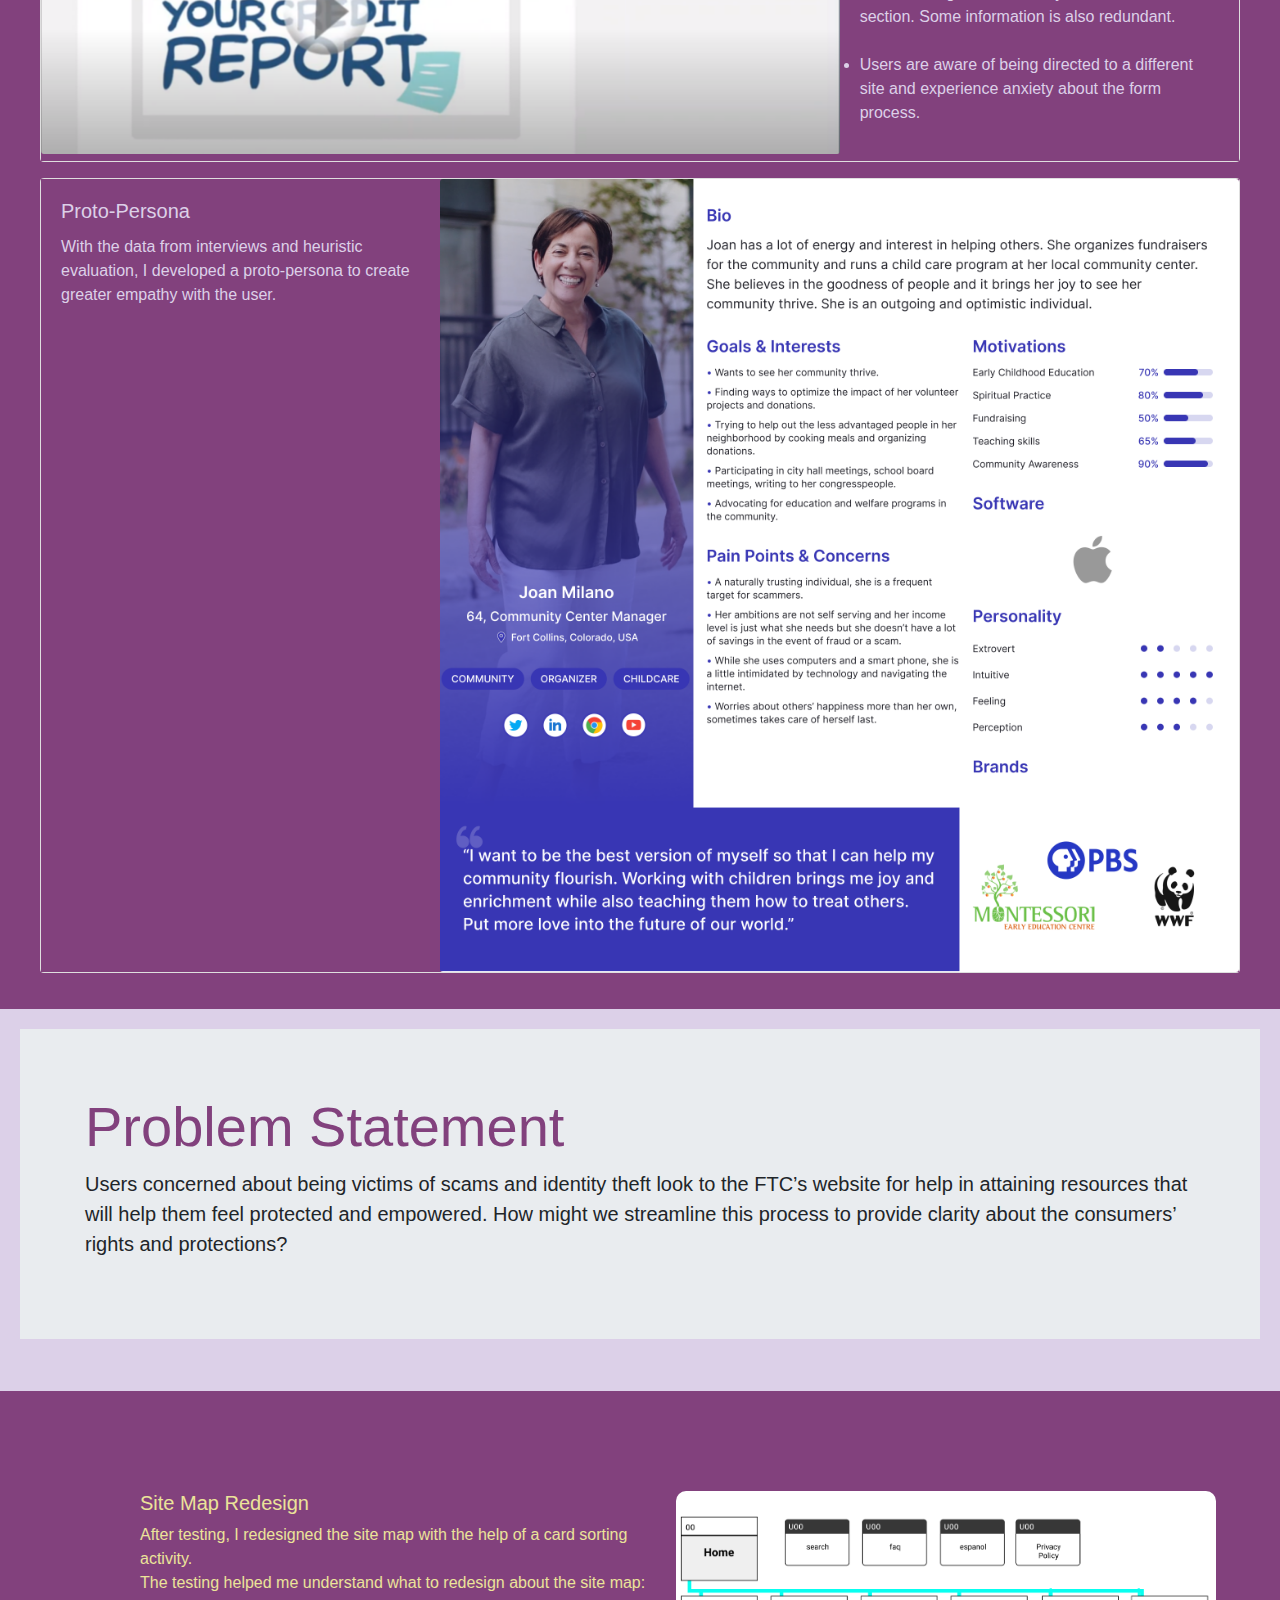
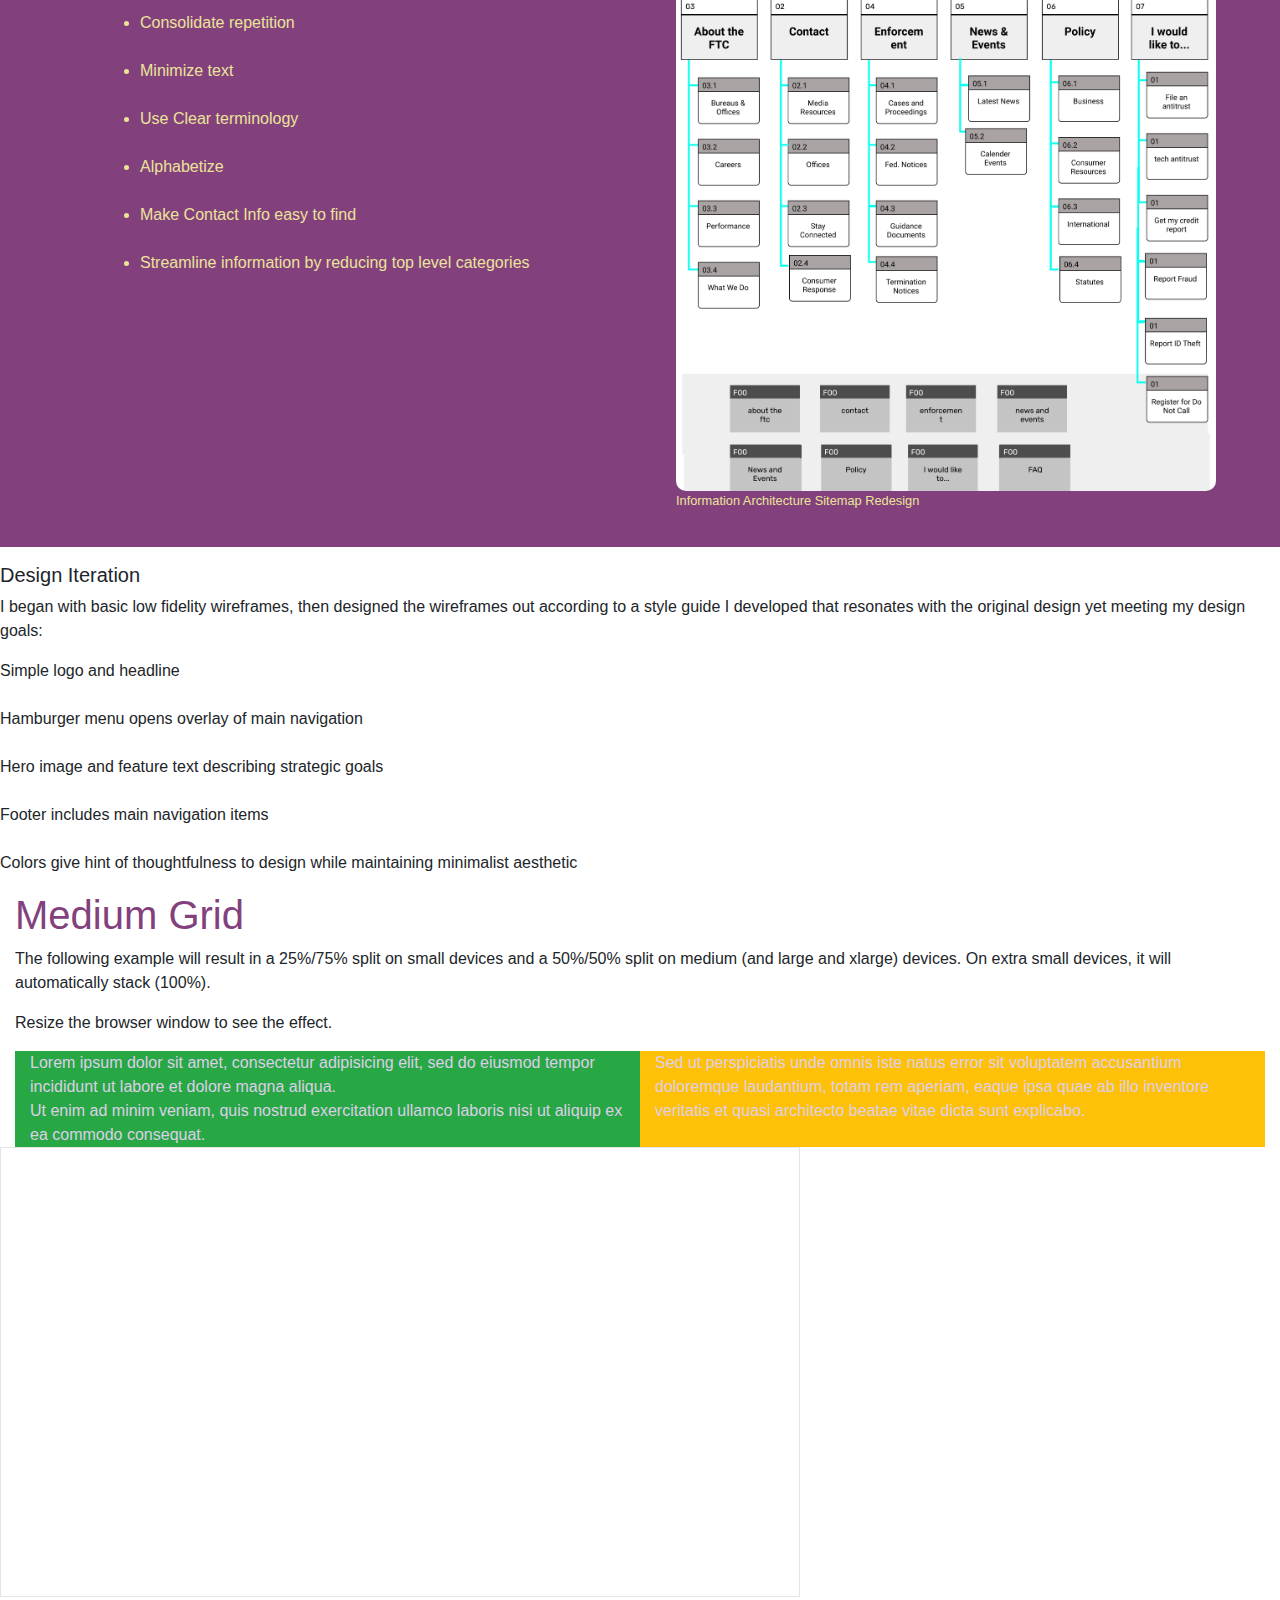
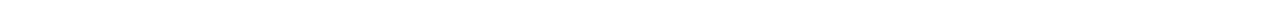
==== commit 90209190: "up to columns" ====
--- a/index.html
+++ b/index.html
@@ -6,11 +6,15 @@
         <link href="https://cdn.jsdelivr.net/npm/bootstrap@5.0.2/dist/css/bootstrap.min.css" rel="stylesheet" integrity="sha384-EVSTQN3/azprG1Anm3QDgpJLIm9Nao0Yz1ztcQTwFspd3yD65VohhpuuCOmLASjC" crossorigin="anonymous">
         <link rel="stylesheet" href="CSS/styles.css">
         <link rel="JavaScript" href="js/index.js">
+        <link rel="stylesheet" href="https://maxcdn.bootstrapcdn.com/bootstrap/4.5.2/css/bootstrap.min.css">
+  <script src="https://ajax.googleapis.com/ajax/libs/jquery/3.5.1/jquery.min.js"></script>
+  <script src="https://cdnjs.cloudflare.com/ajax/libs/popper.js/1.16.0/umd/popper.min.js"></script>
+  <script src="https://maxcdn.bootstrapcdn.com/bootstrap/4.5.2/js/bootstrap.min.js"></script>
     </head>
 <body>
 
 <!--Navigation component-->
-<header class="navigation">
+<header class="navigation" style="text-decoration: none; color:#F4ECE7;">
 
   <div class="inline-block logo">
       <img src="images/friendly spider.png" alt="friendly spider" class="inline-block logo">
@@ -22,19 +26,19 @@
       
 <ul class="nav justify-content-start">
   <li class="nav-item">
-    <a class="nav-link active" href="#intro">Introduction</a>
-  </li>
-  <li class="nav-item">
-    <a class="nav-link" href="#research">Research</a>
-  </li>
-  <li class="nav-item">
-    <a class="nav-link" href="#problem">Problem Statement</a>
-  </li>
-  <li class="nav-item">
-    <a class="nav-link" href="#prototype">Prototype</a>
-  </li>
-  <li class="nav-item">
-    <a class="nav-link disabled" href="#" tabindex="-1" aria-disabled="true">Disabled</a>
+    <a class="nav-link active" href="#intro" style="color:#EBE399;">Introduction</a>
+  </li>
+  <li class="nav-item">
+    <a class="nav-link" href="#research" style="color:#EBE399;">Research</a>
+  </li>
+  <li class="nav-item">
+    <a class="nav-link" href="#problem" style="color:#EBE399;">Problem Statement</a>
+  </li>
+  <li class="nav-item">
+    <a class="nav-link" href="#iteration" style="color:#EBE399;">Iteration</a>
+  </li>
+  <li class="nav-item">
+    <a class="nav-link" href="#prototype" style="color:#EBE399;">Prototype</a>
   </li>
 </ul>
 
@@ -44,7 +48,7 @@
 </header>
 
 <!--Introduction component-->
-<section class="introduction">
+<section class="introduction" id="#intro">
   <div class="jumbotron jumbotron-fluid">
     <div class="container">
       <h1 class="display-4">Website redesign for FTC.gov</h1>
@@ -52,60 +56,89 @@
       <br> </p>
         <div class=flexContainer>
           <div class="introImage"><img src="images/Home (2).png"; style= "max-width: 500px";></div>
-          <div class="introDetails">
-            <div><h3>How long did it take?</h3><p>3 weeks</p></div>
-            <div><h3>What was my role?</h3><p>Sole UX Researcher <br>Sole UX Designer<br></p></div>
-            <div><h3>What software did I use?</h3><p>Miro<br>Figma</p></div>
-          </div>
-        </div>
-    </div>
-
+            <div class="introDetails">
+              <div><h3>How long did it take?</h3><p>3 weeks</p></div>
+              <div><h3>What was my role?</h3><p>User Interaction Research <br> User Interaction Design<br></p></div>
+              <div><h3>What tools did I use?</h3><p>Miro<br>Figma</p></div>
+            </div>
+        </div>
+    </div>
+  </div>
 </section>
 <!--Research component-->
-<section class="research">
-<div class="card mb-3" style="max-width: 840px; margin-left: 100px;">
-  <div class="row no-gutters">
-    <div class="col-md-4">
-      <img src="..." class="card-img" alt="...">
-    </div>
-    <div class="col-md-8">
-      <div class="card-body">
-        <h5 class="card-title">Card title</h5>
-        <p class="card-text">This is a wider card with supporting text below as a natural lead-in to additional content. This content is a little bit longer.</p>
-        <p class="card-text"><small class="text-muted">Last updated 3 mins ago</small></p>
-      </div>
-    </div>
-  </div>
-</div><div class="card mb-3" style="max-width: 840px; margin-left: 100px;">
-  <div class="row no-gutters">
-    <div class="col-md-4">
-      <img src="..." class="card-img" alt="...">
-    </div>
-    <div class="col-md-8">
-      <div class="card-body">
-        <h5 class="card-title">Card title</h5>
-        <p class="card-text">This is a wider card with supporting text below as a natural lead-in to additional content. This content is a little bit longer.</p>
-        <p class="card-text"><small class="text-muted">Last updated 3 mins ago</small></p>
-      </div>
-    </div>
-  </div>
-</div><div class="card mb-3" style="max-width: 840px; margin-left: 100px;">
-  <div class="row no-gutters">
-    <div class="col-md-4">
-      <img src="..." class="card-img" alt="...">
-    </div>
-    <div class="col-md-8">
-      <div class="card-body">
-        <h5 class="card-title">Card title</h5>
-        <p class="card-text">This is a wider card with supporting text below as a natural lead-in to additional content. This content is a little bit longer.</p>
-        <p class="card-text"><small class="text-muted">Last updated 3 mins ago</small></p>
-      </div>
-    </div>
-  </div>
-</div>
+<section class="research" id="#research">
+  
+
+
+  <div class="card mb-3" style="max-width: 1200px; margin:auto;">
+    <div class="row no-gutters">
+      <div class="col-md-4">
+        <div class="card-body">
+          <h5 class="card-title">Heuristic Evaluation</h5>
+          <p class="card-text">I performed a heuristic evaluation for the original ftc.gov website. <br>For my notes, I prioritised making these changes:<br>
+          <small><li> Making the website easy to scan </li>
+          <br><li>Using minimal text</li> 
+          <br> <li>Clear terminology</li>
+          <br><li>Proper off-site link etiquette</li> 
+          <br> <li>Contact Info easy to find</li>
+          <br> <li>Consistent navigation</li>
+          <br> <li>Reorganize information</li></small>
+          </p>
+        </div>
+
+      </div>
+
+      <div class="col-md-8">
+        <img src="images/heuristicRedlineFTC.png" class="card-img" alt="image of a webpage for the federal trade commission with notes about the design">
+      </div>
+
+      
+    </div>
+  </div>
+
+
+  <div class="card mb-3" style="max-width: 1200px; margin:auto;">
+    <div class="row no-gutters">
+
+      <div class="col-md-8">
+        <img src="images/BrendaFTCTest - .png" class="card-img" alt="image of a computer screen with two people in a zoom call performing a user test">
+      </div>
+
+      <div class="col-md-4">
+        <div class="card-body">
+          <h5 class="card-title">Usability Testing</h5>
+          <p class="card-text">During usability testing, I found that users were struggling to complete certain tasks, especially the following: 
+          <br><li>The information for how to view the workshop is hard to find because it blends in with the paragraph. </li>
+          <br><li>Users often get distracted by the "What We Do" section. Some information is also redundant.</li>
+          <br><li>Users are aware of being directed to a different site and experience anxiety about the form process.
+          </li></p>
+        </div>
+
+      </div>
+    </div>
+  </div>
+
+  <div class="card mb-3" style="max-width: 1200px; margin:auto;">
+    <div class="row no-gutters">
+      <div class="col-md-4">
+        <div class="card-body">
+          <h5 class="card-title">Proto-Persona</h5>
+          <p class="card-text">With the data from interviews and heuristic evaluation, I developed a proto-persona to create greater empathy with the user. </p>
+          
+        </div>
+
+      </div>
+
+      <div class="col-md-8">
+        <img src="images/Joan Milano proto persona.png" class="card-img" alt="image of a mature woman who appears to be of grandparent age">
+      </div>
+
+      
+    </div>
+  </div>
 </section>
 <!--Problem Statement component-->
-<section class="problemStatement">
+<section class="problemStatement" id="#problem">
 <div class="jumbotron jumbotron-fluid">
     <div class="container">
       <h1 class="display-4">Problem Statement</h1>
@@ -114,53 +147,69 @@
     </div>
   </div>
 </section>
+
+
 <!--Iteration component-->
-<section class="iteration">
-<div class="media">
-    <img src="..." class="mr-3" alt="...">
+<section class="iteration" id="#iteration">
+  <div class="media">
+ 
     <div class="media-body">
-      <h5 class="mt-0">Media heading</h5>
-      Cras sit amet nibh libero, in gravida nulla. Nulla vel metus scelerisque ante sollicitudin. Cras purus odio, vestibulum in vulputate at, tempus viverra turpis. Fusce condimentum nunc ac nisi vulputate fringilla. Donec lacinia congue felis in faucibus.
+      <div class=flex>
+      <div class=sitemapBody>
+        <h5 class="mt-0">Site Map Redesign</h5>
+        <p>After testing, I redesigned the site map with the help of a card sorting activity. <br>
+        The testing helped me understand what to redesign about the site map: 
+        <br><li>Consolidate repetition</li>
+        <br><li>Minimize text</li>
+        <br><li>Use Clear terminology</li>
+        <br><li>Alphabetize</li>
+        <br><li>Make Contact Info easy to find</li>
+        <br><li>Streamline information by reducing top level categories</li> </p>
+      </div> 
+        <div class=imagesIteration>
+          <img src="images/09.2-04-FTCInformation-Architecture-Sitemap Template.png" class="mr-3" alt="a sitemap of the ftcgov website redesign">
+          <small><p>Information Architecture Sitemap Redesign</p></small>
+        </div>
+      </div>
+        <div class="media mt-3">
+        <div class="media-body">
+          <h5 class="mt-0">Design Iteration</h5>
+          <p>I began with basic low fidelity wireframes, then designed the wireframes out according to a style guide I developed that resonates with the original design yet meeting my design goals:
+         <br> <li>Simple logo and headline</li>
+           <br> <li> Hamburger menu opens overlay of main navigation</li>
+           <br> <li> Hero image and feature text describing strategic goals</li>
+           <br> <li> Footer includes main navigation items</li>
+            <br><li>Colors give hint of thoughtfulness to design while maintaining minimalist aesthetic
+            </li></p>
+        </div>
+      </div>
+    </div>
+  </div>
+</section>
+<!--Prototype col system-->
+<section class="prototype" id="#prototype">
+
+  <div class="container-fluid">
+  <h1>Medium Grid</h1>
+  <p>The following example will result in a 25%/75% split on small devices and a 50%/50% split on medium (and large and xlarge) devices. On extra small devices, it will automatically stack (100%).</p>
+  <p>Resize the browser window to see the effect.</p>
+  <div class="container-fluid">
+    <div class="row">
+      <div class="col-sm-3 col-md-6 bg-success">
+        Lorem ipsum dolor sit amet, consectetur adipisicing elit, sed do eiusmod tempor incididunt ut labore et dolore magna aliqua.<br>
+        Ut enim ad minim veniam, quis nostrud exercitation ullamco laboris nisi ut aliquip ex ea commodo consequat.
+      </div>
+      <div class="col-sm-9 col-md-6 bg-warning">
+        Sed ut perspiciatis unde omnis iste natus error sit voluptatem accusantium doloremque laudantium, totam rem aperiam, eaque ipsa quae ab illo inventore veritatis et quasi architecto beatae vitae dicta sunt explicabo.
+      </div>
+    </div>
+  </div>
+</div>
+
+  <div class="desktop">
+    <iframe style="border: 1px solid rgba(0, 0, 0, 0.1);" width="800" height="450" src="https://www.figma.com/embed?embed_host=share&url=https%3A%2F%2Fwww.figma.com%2Fproto%2FDmUPsdrkkmcPXmeo7p1KGz%2FUIDesignChallenge%3Fnode-id%3D60%253A0%26scaling%3Dscale-down-width%26page-id%3D56%253A2%26starting-point-node-id%3D60%253A0" allowfullscreen></iframe>
+  </div>
   
-      <div class="media mt-3">
-        <a class="mr-3" href="#">
-          <img src="..." class="mr-3" alt="...">
-        </a>
-        <div class="media-body">
-          <h5 class="mt-0">Media heading</h5>
-          Cras sit amet nibh libero, in gravida nulla. Nulla vel metus scelerisque ante sollicitudin. Cras purus odio, vestibulum in vulputate at, tempus viverra turpis. Fusce condimentum nunc ac nisi vulputate fringilla. Donec lacinia congue felis in faucibus.
-        </div>
-      </div>
-    </div>
-  </div>
-</section>
-<!--Prototype col system-->
-<section class="prototype">
-<div class="container">
-    <div class="row justify-content-md-center">
-      <div class="col col-lg-2">
-        1 of 3
-      </div>
-      <div class="col-md-auto">
-        Variable width content
-      </div>
-      <div class="col col-lg-2">
-        3 of 3
-      </div>
-    </div>
-    <div class="row">
-      <div class="col">
-        1 of 3
-      </div>
-      <div class="col-md-auto">
-        Variable width content
-      </div>
-      <div class="col col-lg-2">
-        3 of 3
-      </div>
-    </div>
-  </div>
-
 </section>
 
 </body>
--- a/CSS/styles.css
+++ b/CSS/styles.css
@@ -2,12 +2,12 @@
     font-family: Verdana, Geneva, Tahoma, sans-serif;
 }
 h1{
-    color:hsl(282, 56%, 35%);
+    color:#82417D;
    
 }
 header {
-    background: rgb(0,0,0);
-    background: linear-gradient(0deg, rgba(0,0,0,1) 32%, rgba(110,39,140,1) 100%);
+    background-color:#82417D;
+    background: linear-gradient(0deg, rgba(130,65,125,51) 100%,rgba(0,0,0,1) 32%,);
     display:flex;
     flex-direction: row;    
     align-items: baseline;
@@ -19,7 +19,7 @@
 }
 
 .introduction {
-    background-color: antiquewhite;
+    background-color: #DCD0E8;
 }
 
 .flexContainer {
@@ -34,6 +34,7 @@
     display:inline-flex;
     margin-top:auto;
     background-color: transparent;
+    color:#EBE399;
     }
 
     .logo {
@@ -41,18 +42,51 @@
         display:flex;
         margin-right:0px;
     }  
-    nav {
-        display:flex;
-        width: 75%;
-        background-color:hsl(282, 56%, 35%);
-        color:antiquewhite;
-    }
+  
+
 .research {
-    background-color: hsl(282, 56%, 35%);
+    background-color:#82417D;
     padding:20px;
 
 }
 .problemStatement {
-    background-color: antiquewhite;
+    background-color:#DCD0E8;
     padding:20px;
 }
+
+.mr-3 {
+    max-width: 540px;
+    border-radius: 10px;
+}
+.sitemapBody {
+    margin-left: 40px;
+    padding-right: 15px;
+    
+}
+
+.flex {
+    display: flex;
+    flex-direction: row;
+    background-color:#82417D;
+    color:#EBE399;
+    padding-left: 100px;
+    padding-right: 48px;
+    padding-top: 100px;
+    padding-bottom: 20px;
+}
+
+.col-lg-8 {
+    background-color:black;
+    color:#EBE399;
+}
+.col-lg-4 {
+    background-color:#DCD0E8;
+    color:#82417D;
+}
+.col-md-auto {
+    background-color: #DCD0E8;
+}
+.row {
+    background-color:#82417D;
+    color:#DCD0E8;
+}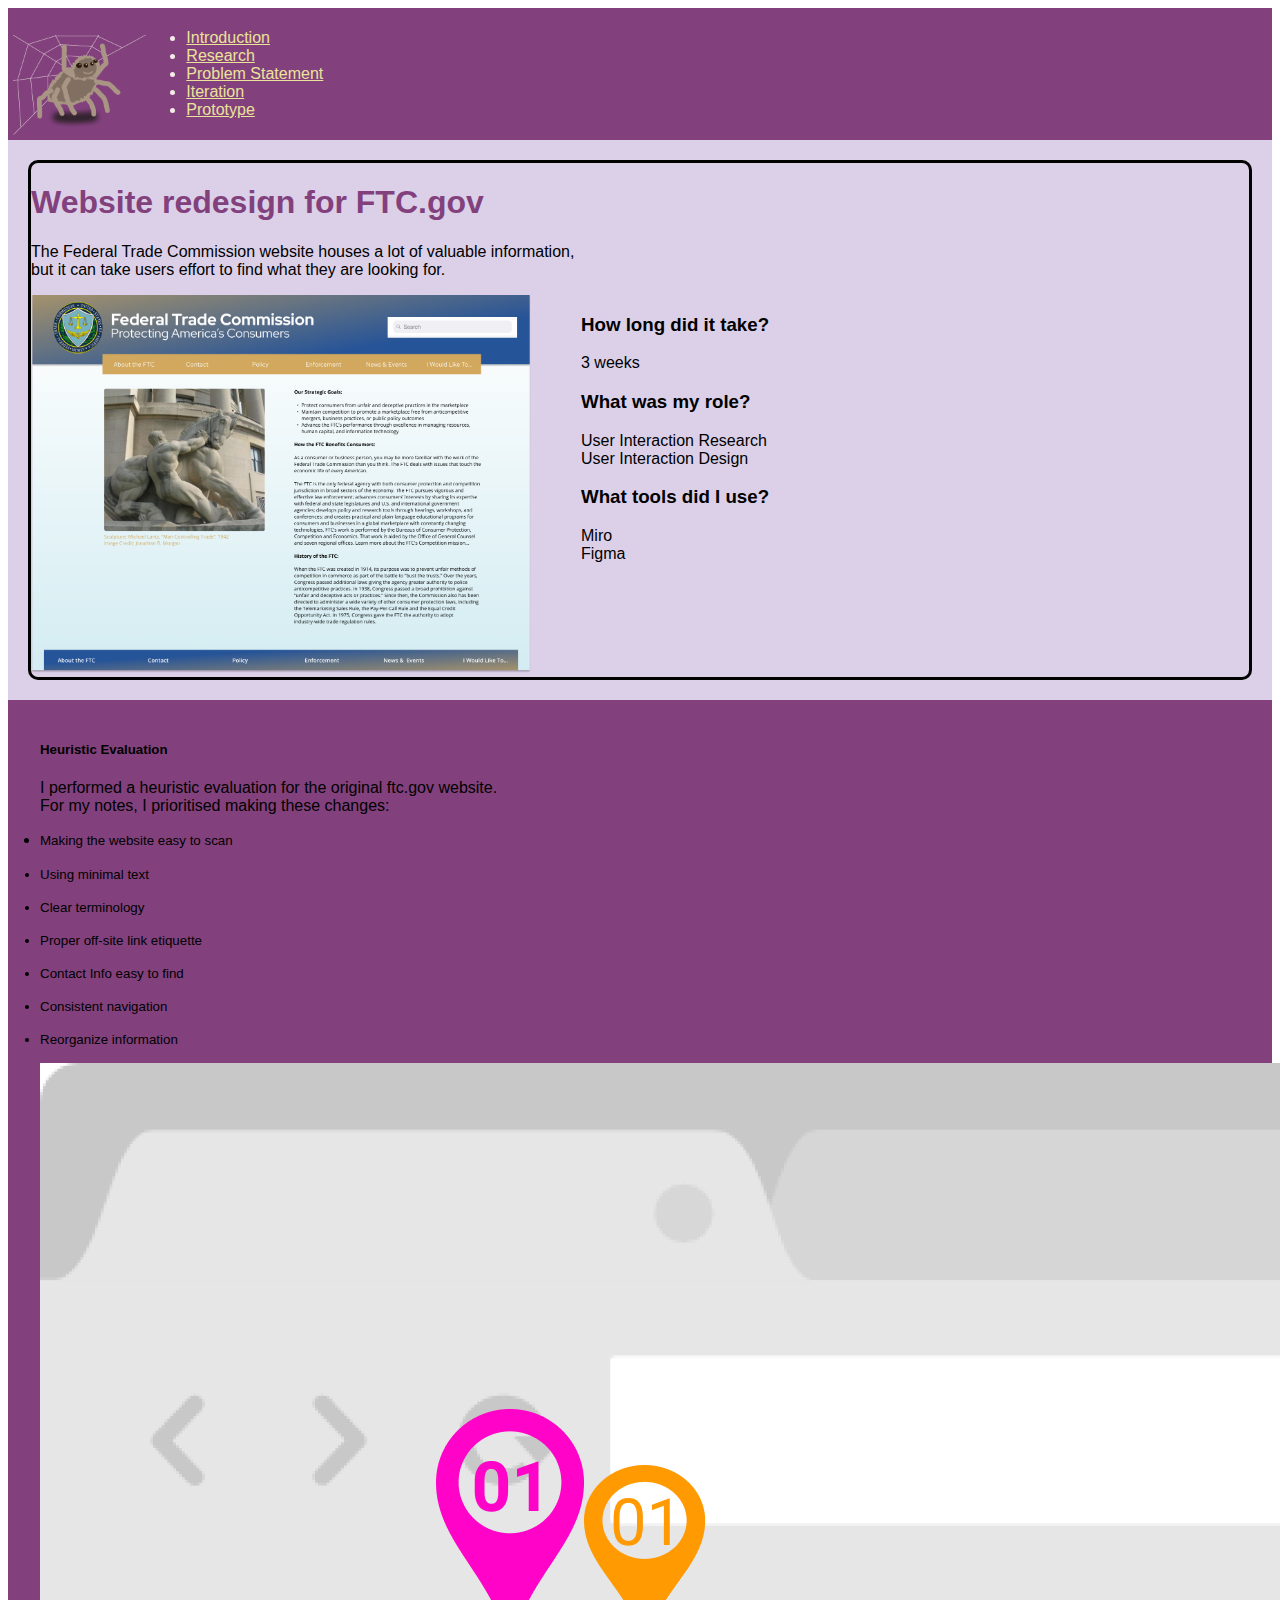
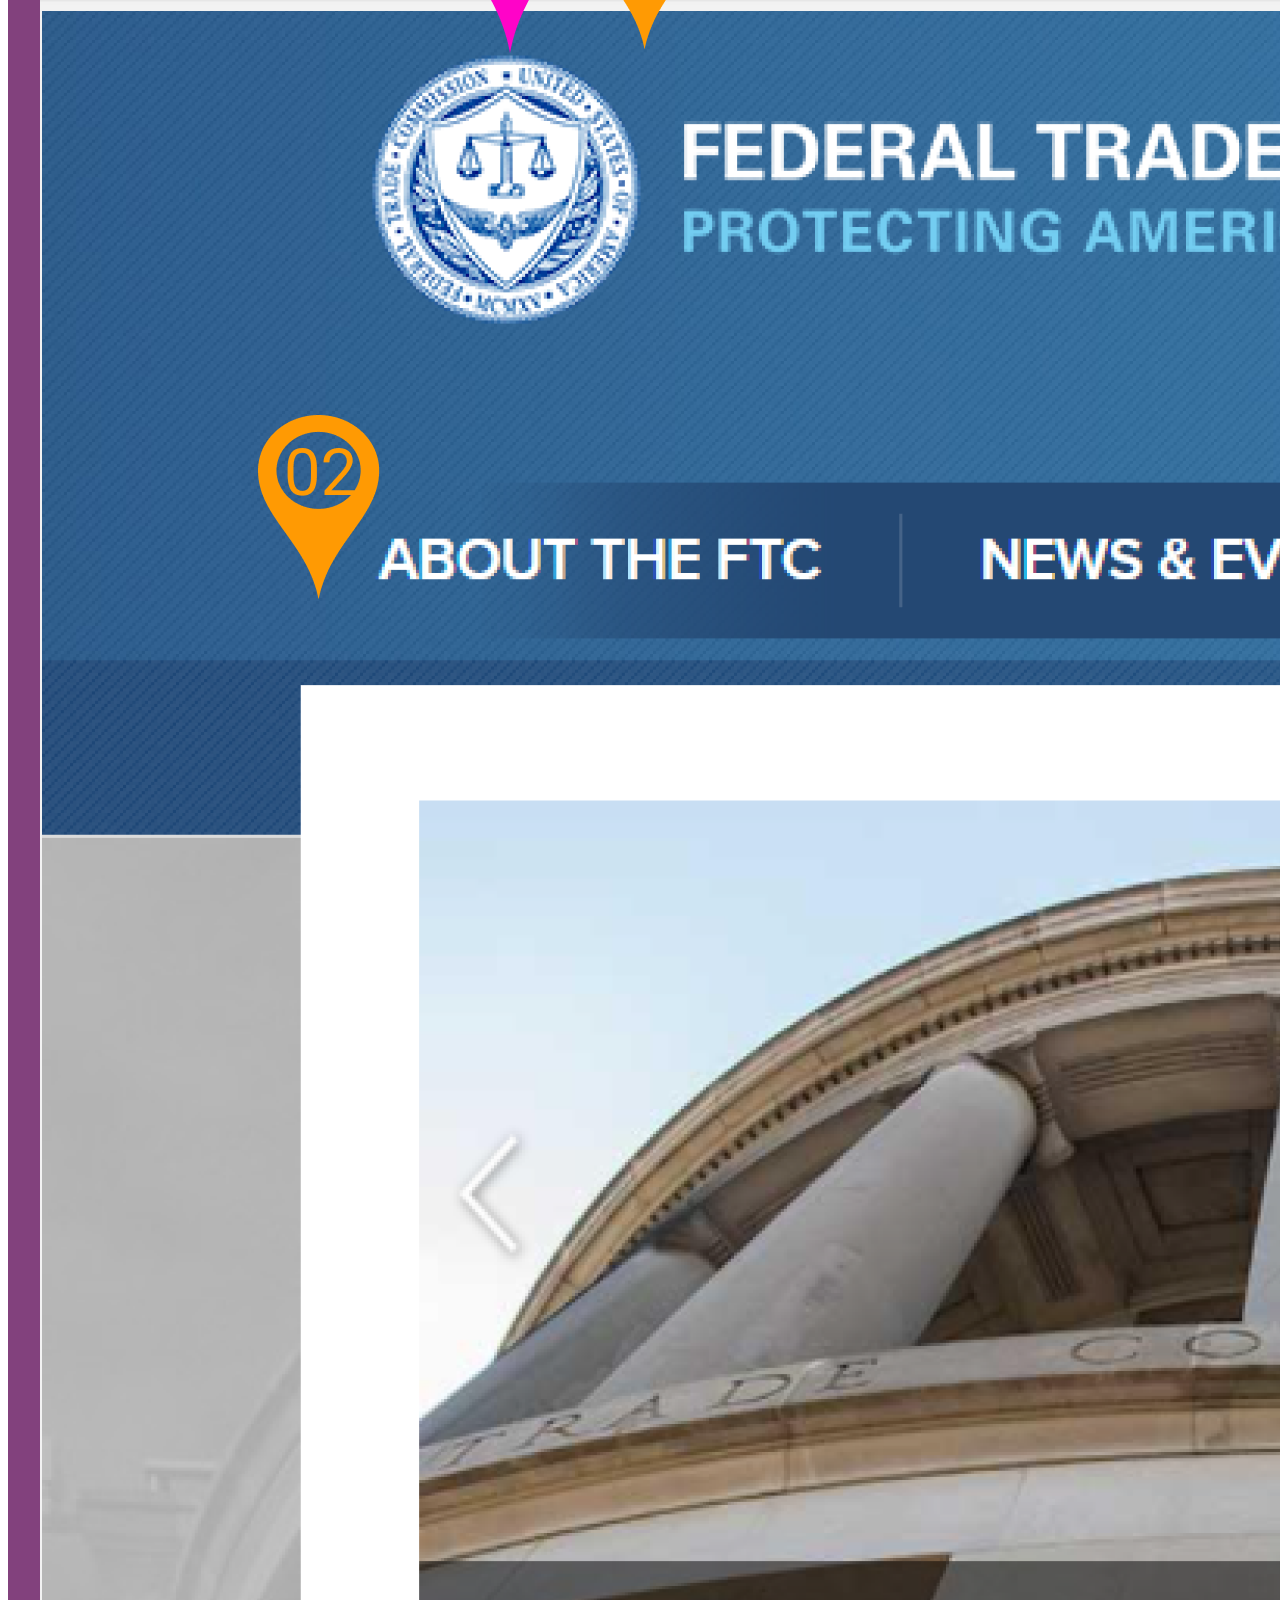
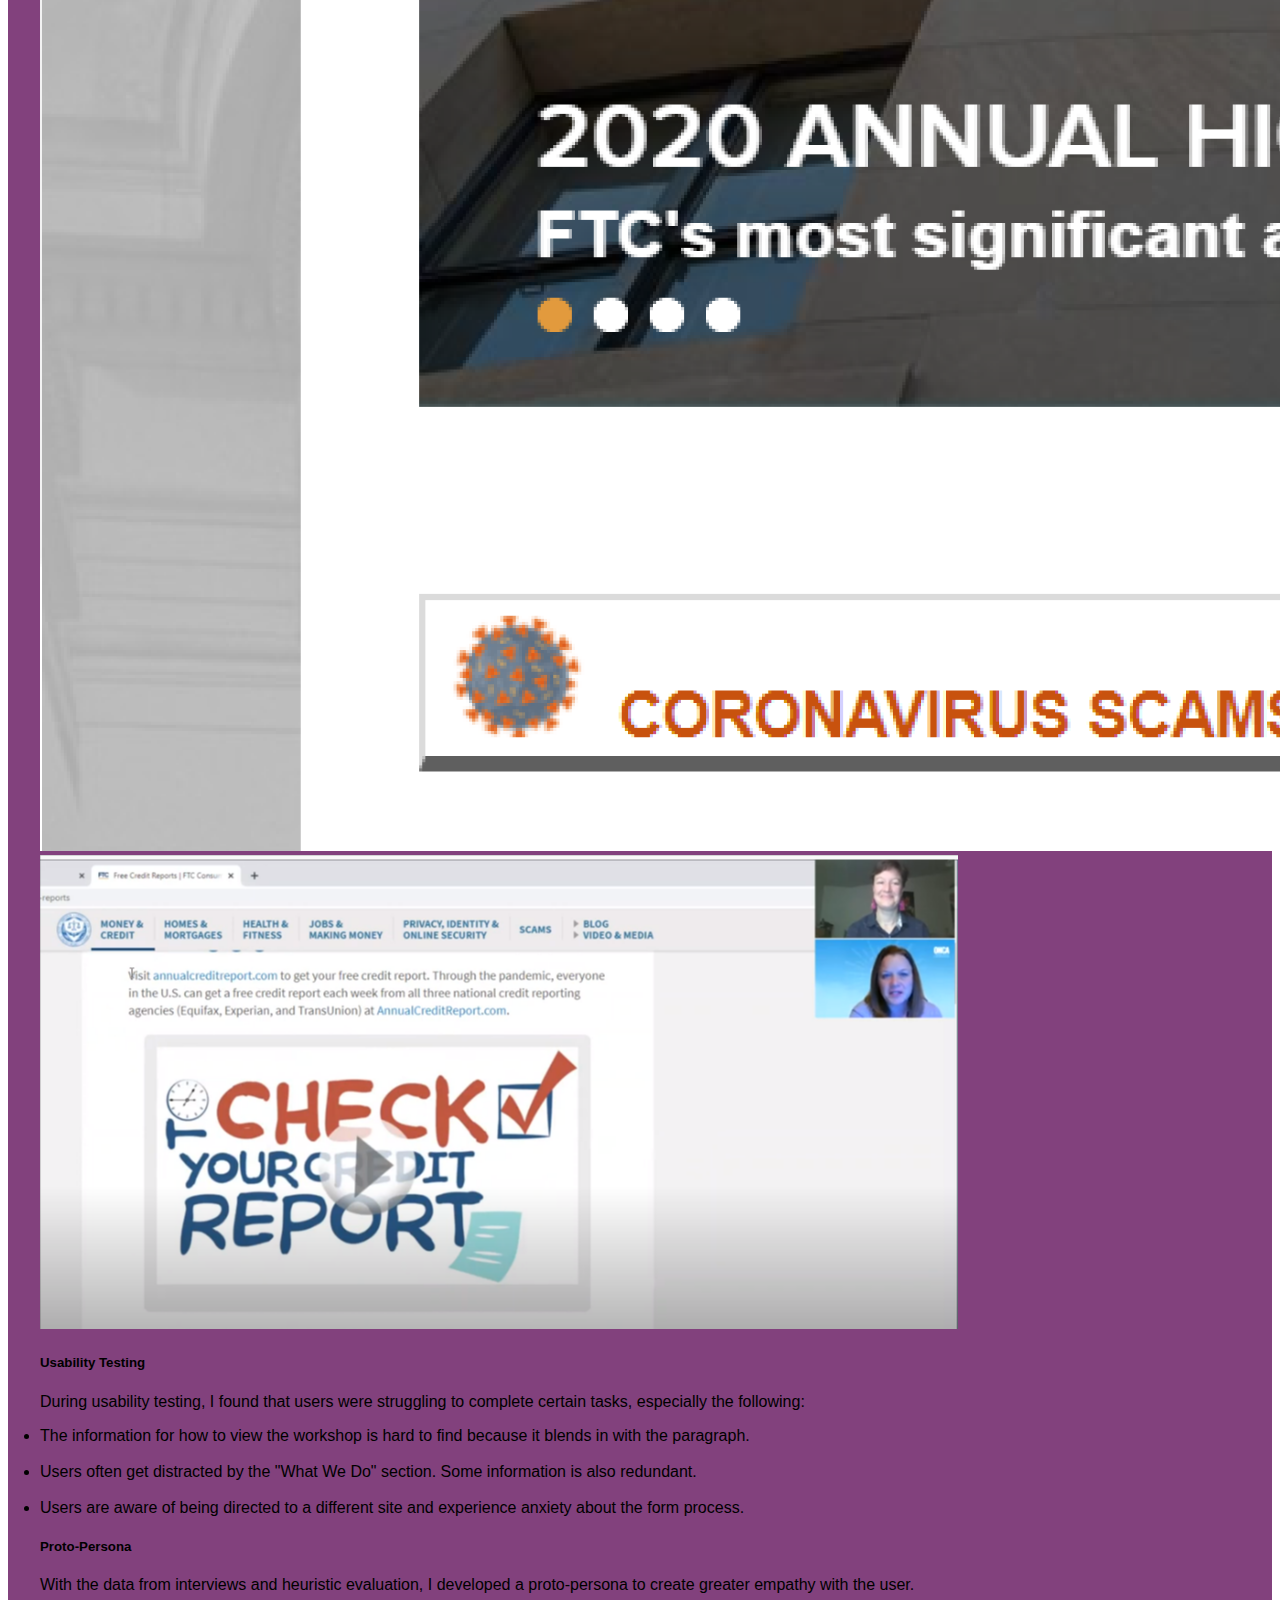
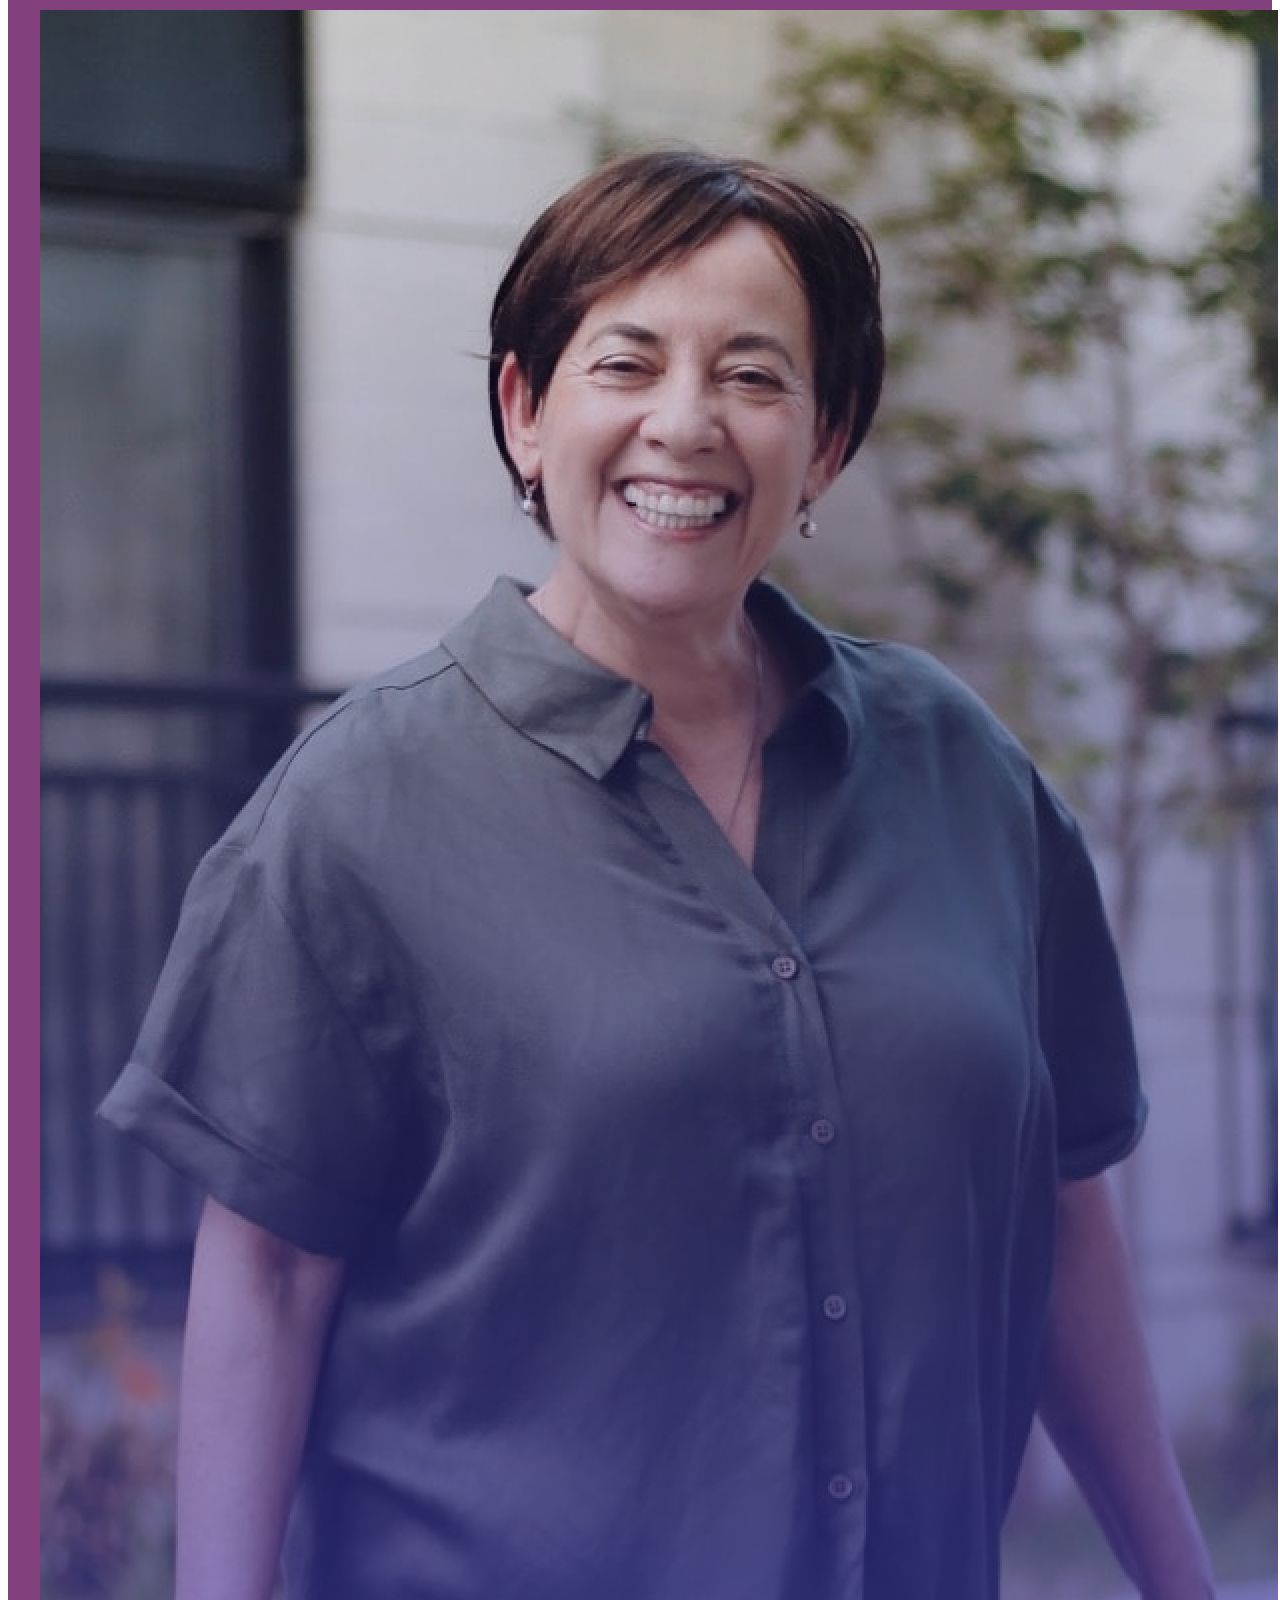
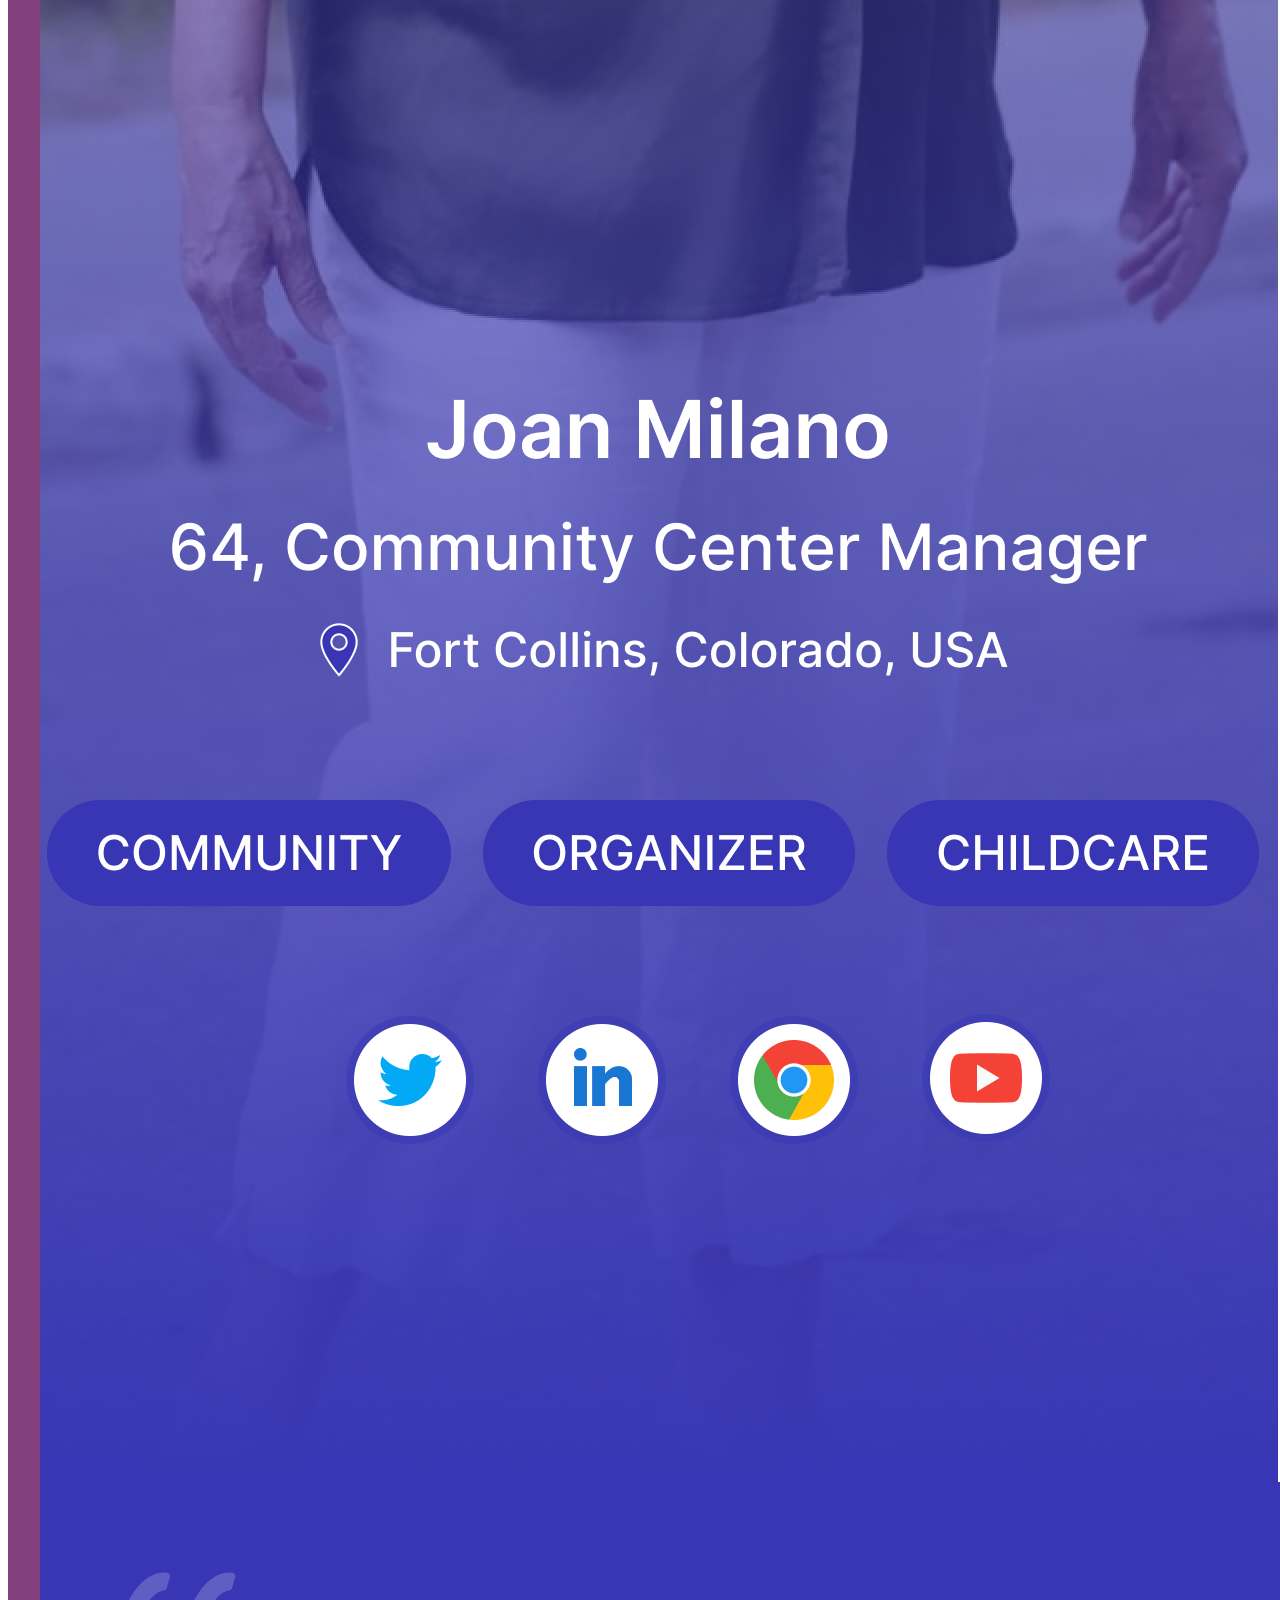
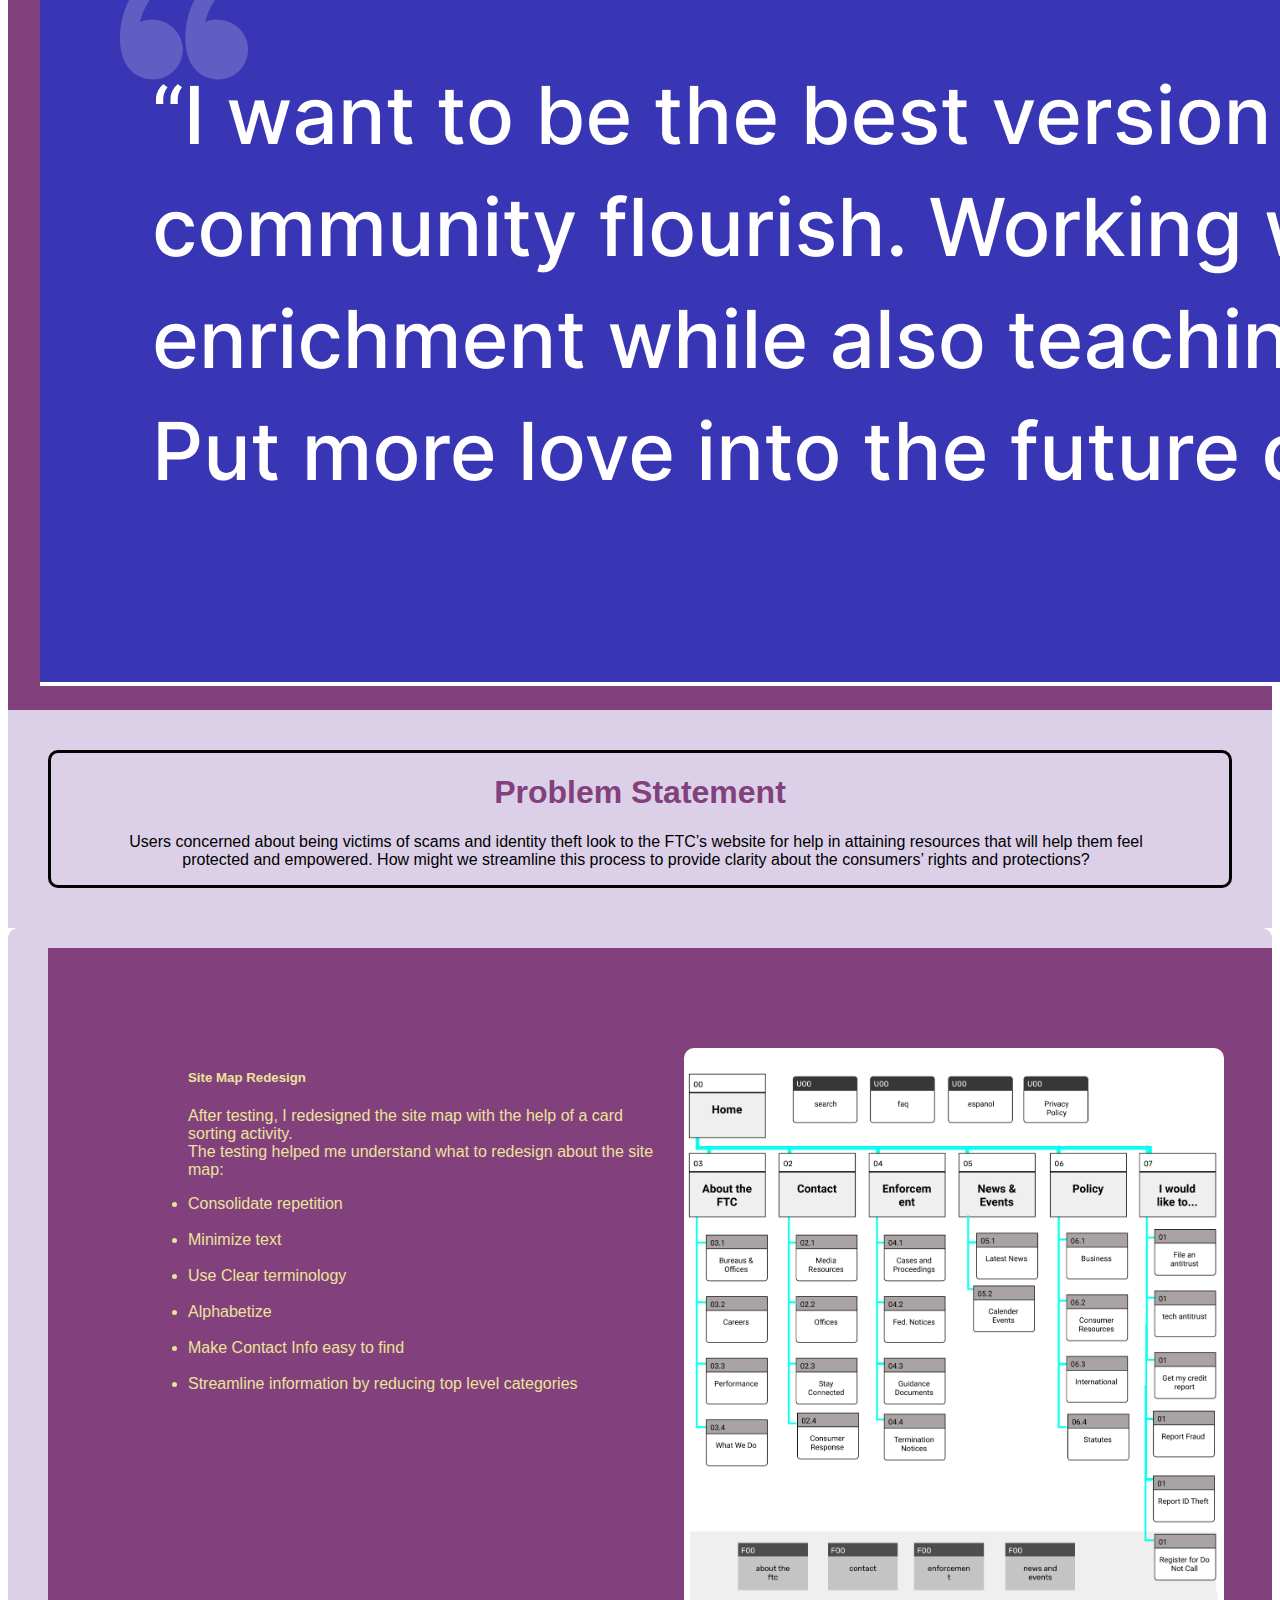
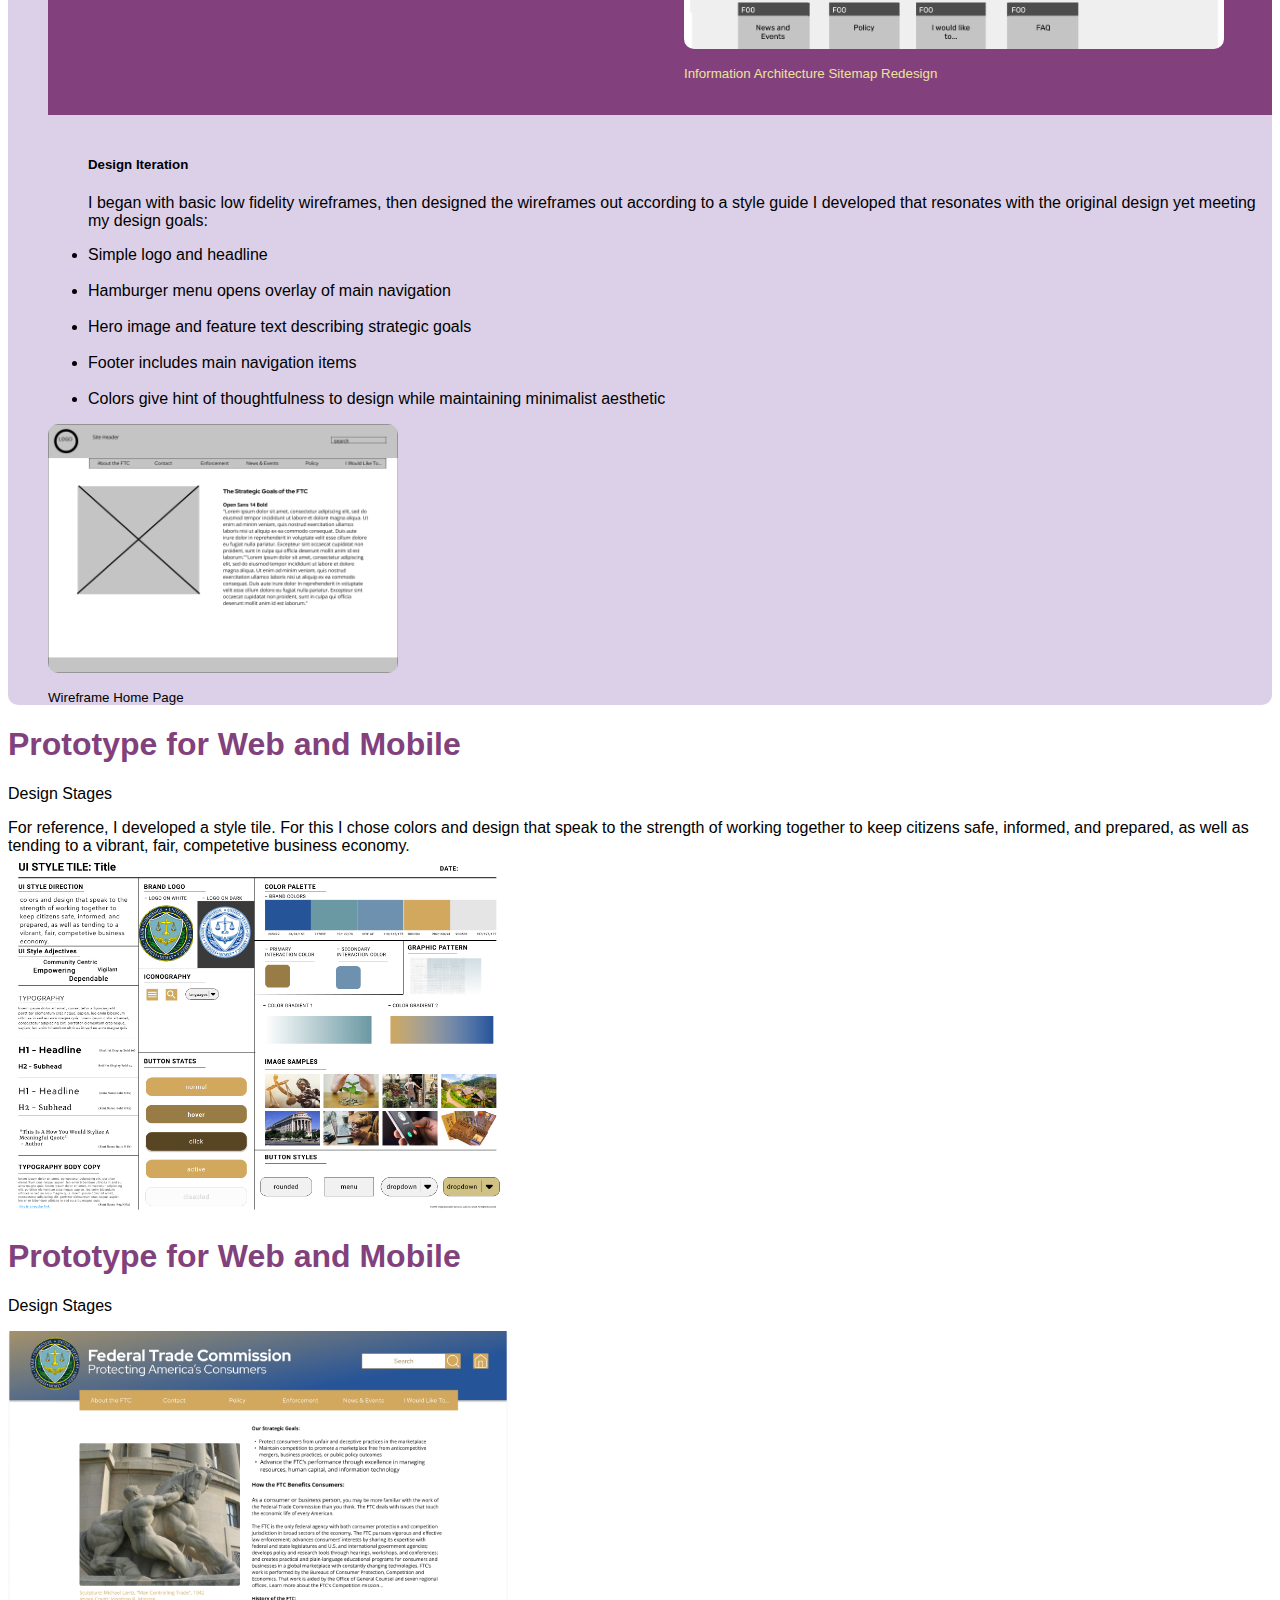
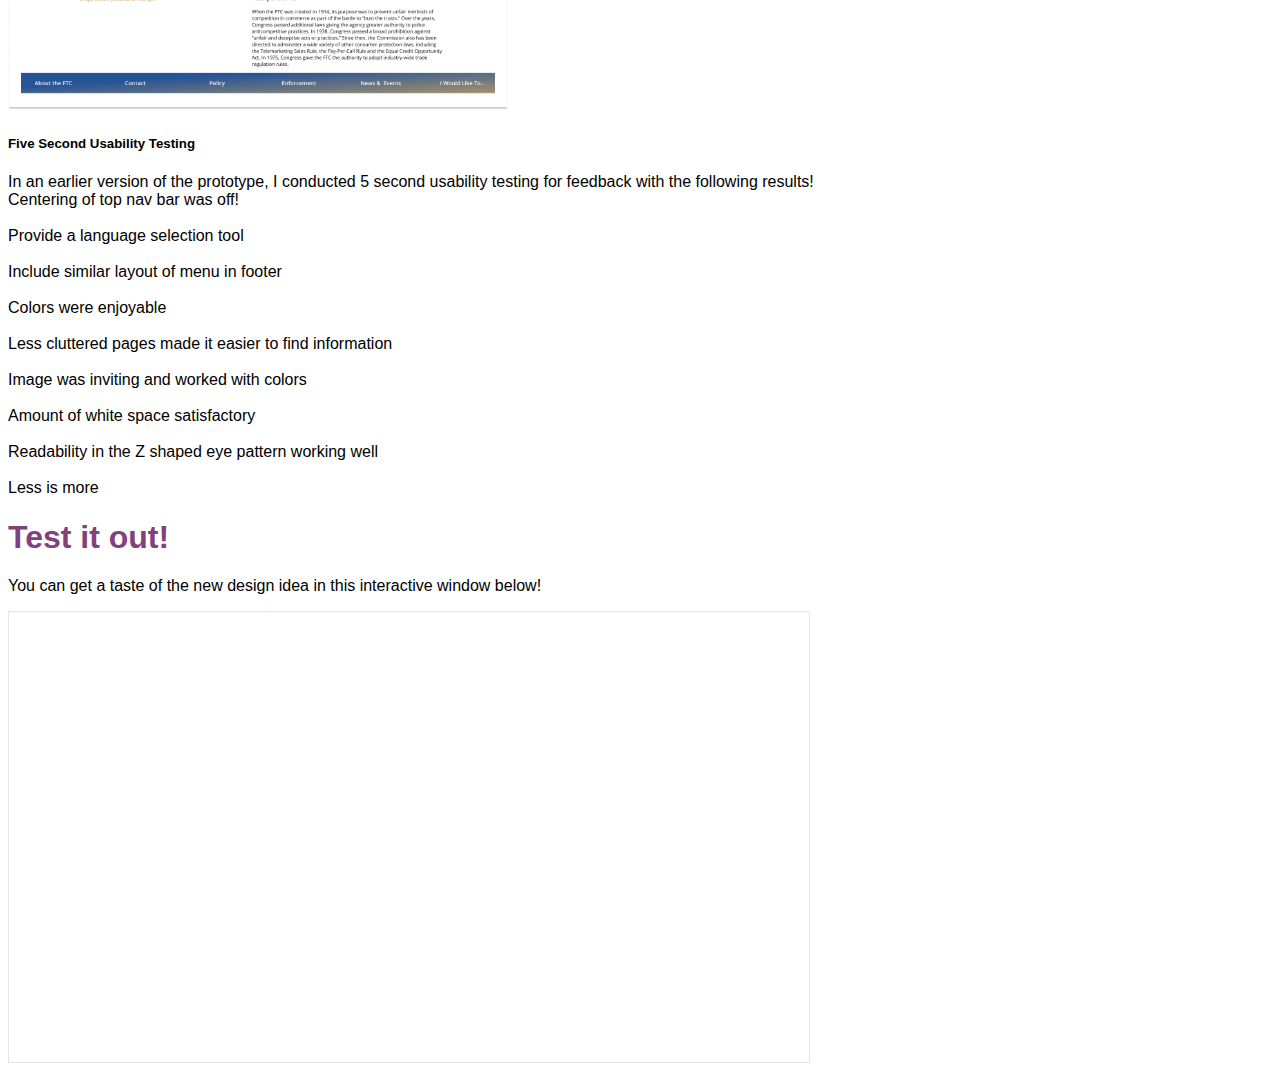
==== commit 8d483b00: "stuff is done ish" ====
--- a/index.html
+++ b/index.html
@@ -6,7 +6,7 @@
         <link href="https://cdn.jsdelivr.net/npm/bootstrap@5.0.2/dist/css/bootstrap.min.css" rel="stylesheet" integrity="sha384-EVSTQN3/azprG1Anm3QDgpJLIm9Nao0Yz1ztcQTwFspd3yD65VohhpuuCOmLASjC" crossorigin="anonymous">
         <link rel="stylesheet" href="CSS/styles.css">
         <link rel="JavaScript" href="js/index.js">
-        <link rel="stylesheet" href="https://maxcdn.bootstrapcdn.com/bootstrap/4.5.2/css/bootstrap.min.css">
+        
   <script src="https://ajax.googleapis.com/ajax/libs/jquery/3.5.1/jquery.min.js"></script>
   <script src="https://cdnjs.cloudflare.com/ajax/libs/popper.js/1.16.0/umd/popper.min.js"></script>
   <script src="https://maxcdn.bootstrapcdn.com/bootstrap/4.5.2/js/bootstrap.min.js"></script>
@@ -141,8 +141,8 @@
 <section class="problemStatement" id="#problem">
 <div class="jumbotron jumbotron-fluid">
     <div class="container">
-      <h1 class="display-4">Problem Statement</h1>
-      <p class="lead">Users concerned about being victims of scams and identity theft look to the FTC’s website for help in attaining resources that will help them feel protected and empowered. How might we streamline this process to provide clarity about the consumers’ rights and protections?
+      <h1 class="psHead">Problem Statement</h1>
+      <p class="psBody">Users concerned about being victims of scams and identity theft look to the FTC’s website for help in attaining resources that will help them feel protected and empowered. How might we streamline this process to provide clarity about the consumers’ rights and protections?
       </p>
     </div>
   </div>
@@ -154,8 +154,8 @@
   <div class="media">
  
     <div class="media-body">
-      <div class=flex>
-      <div class=sitemapBody>
+      <div class="flex">
+      <div class="sitemapBody">
         <h5 class="mt-0">Site Map Redesign</h5>
         <p>After testing, I redesigned the site map with the help of a card sorting activity. <br>
         The testing helped me understand what to redesign about the site map: 
@@ -166,22 +166,30 @@
         <br><li>Make Contact Info easy to find</li>
         <br><li>Streamline information by reducing top level categories</li> </p>
       </div> 
-        <div class=imagesIteration>
+        <div class="imagesIteration">
           <img src="images/09.2-04-FTCInformation-Architecture-Sitemap Template.png" class="mr-3" alt="a sitemap of the ftcgov website redesign">
           <small><p>Information Architecture Sitemap Redesign</p></small>
         </div>
       </div>
-        <div class="media mt-3">
+
+      <div class="media mt-3">
         <div class="media-body">
           <h5 class="mt-0">Design Iteration</h5>
           <p>I began with basic low fidelity wireframes, then designed the wireframes out according to a style guide I developed that resonates with the original design yet meeting my design goals:
-         <br> <li>Simple logo and headline</li>
-           <br> <li> Hamburger menu opens overlay of main navigation</li>
-           <br> <li> Hero image and feature text describing strategic goals</li>
-           <br> <li> Footer includes main navigation items</li>
-            <br><li>Colors give hint of thoughtfulness to design while maintaining minimalist aesthetic
-            </li></p>
-        </div>
+          <br> <li>Simple logo and headline</li>
+          <br> <li> Hamburger menu opens overlay of main navigation</li>
+          <br> <li> Hero image and feature text describing strategic goals</li>
+          <br> <li> Footer includes main navigation items</li>
+          <br><li>Colors give hint of thoughtfulness to design while maintaining minimalist aesthetic
+          </li></p>
+        </div>
+
+        <div class="imagesIteration">
+          <img src="/images/basic wirefram ftc.png" class="mr-3" alt="a wireframe website model" style="max-width: 350px;">
+          <small><p>Wireframe Home Page</p></small>
+        </div>
+
+
       </div>
     </div>
   </div>
@@ -190,22 +198,56 @@
 <section class="prototype" id="#prototype">
 
   <div class="container-fluid">
-  <h1>Medium Grid</h1>
-  <p>The following example will result in a 25%/75% split on small devices and a 50%/50% split on medium (and large and xlarge) devices. On extra small devices, it will automatically stack (100%).</p>
-  <p>Resize the browser window to see the effect.</p>
+  <h1>Prototype for Web and Mobile</h1>
+  <p>Design Stages</p>
   <div class="container-fluid">
     <div class="row">
-      <div class="col-sm-3 col-md-6 bg-success">
-        Lorem ipsum dolor sit amet, consectetur adipisicing elit, sed do eiusmod tempor incididunt ut labore et dolore magna aliqua.<br>
-        Ut enim ad minim veniam, quis nostrud exercitation ullamco laboris nisi ut aliquip ex ea commodo consequat.
-      </div>
-      <div class="col-sm-9 col-md-6 bg-warning">
-        Sed ut perspiciatis unde omnis iste natus error sit voluptatem accusantium doloremque laudantium, totam rem aperiam, eaque ipsa quae ab illo inventore veritatis et quasi architecto beatae vitae dicta sunt explicabo.
-      </div>
-    </div>
-  </div>
-</div>
-
+      <div class="col-sm-3 col-md-6">
+        <div>
+          For reference, I developed a style tile. For this I chose colors and design that speak to the strength of working together to keep citizens safe, informed, and prepared, as well as tending to a vibrant, fair, competetive business economy. 
+        
+      </div>
+      
+      
+      </div>
+      <div class="col-sm-9 col-md-6">
+        <img src="/images/9.3-04-UI-Style-Tile-Template (2).png" style="max-width: 500px;">
+      </div>
+    </div>
+  </div>
+</div>
+
+<div class="container-fluid">
+  <h1>Prototype for Web and Mobile</h1>
+  <p>Design Stages</p>
+  <div class="container-fluid">
+    <div class="row">
+      <div class="col-sm-9 col-md-6">
+        <div>
+          <img src="images/old prototype home.png" style="max-width: 500px;"> 
+        
+      </div>
+      
+      
+      </div>
+      <div class="col-sm-3 col-md-6">
+        <h5>Five Second Usability Testing</h5>
+In an earlier version of the prototype, I conducted 5 second usability testing for feedback with the following results!
+<br><li>Centering of top nav bar was off!</li>
+<br><li> Provide a language selection tool</li>
+<br><li> Include similar layout of menu in footer</li>
+<br><li>Colors were enjoyable</li>
+<br><li>Less cluttered pages made it easier to find information</li>
+<br><li> Image was inviting and worked with colors</li>
+<br><li> Amount of white space satisfactory</li>
+<br><li> Readability in the Z shaped eye pattern working well</li>
+  <br><li>  Less is more
+  </li>
+      </div>
+    </div>
+  </div>
+</div>
+<h1>Test it out!</h1> <p>You can get a taste of the new design idea in this interactive window below!</p>
   <div class="desktop">
     <iframe style="border: 1px solid rgba(0, 0, 0, 0.1);" width="800" height="450" src="https://www.figma.com/embed?embed_host=share&url=https%3A%2F%2Fwww.figma.com%2Fproto%2FDmUPsdrkkmcPXmeo7p1KGz%2FUIDesignChallenge%3Fnode-id%3D60%253A0%26scaling%3Dscale-down-width%26page-id%3D56%253A2%26starting-point-node-id%3D60%253A0" allowfullscreen></iframe>
   </div>
--- a/CSS/styles.css
+++ b/CSS/styles.css
@@ -22,6 +22,10 @@
     background-color: #DCD0E8;
 }
 
+.flex {
+    display: flex;
+    flex-direction: row;
+}
 .flexContainer {
     display: flex;
     flex-direction: row;
@@ -52,6 +56,17 @@
 .problemStatement {
     background-color:#DCD0E8;
     padding:20px;
+
+}
+.psHead {
+    text-align: center;
+}
+.psBody {
+    text-align: center;
+    margin-left: 40px;
+    margin-right: 48px;
+    padding-left: 10px;
+    padding-right: 10px;
 }
 
 .mr-3 {
@@ -75,18 +90,21 @@
     padding-bottom: 20px;
 }
 
-.col-lg-8 {
-    background-color:black;
-    color:#EBE399;
+.container {
+    border:black, solid, 3px;
+    border-radius: 10px;
 }
-.col-lg-4 {
+.media-body {
     background-color:#DCD0E8;
-    color:#82417D;
+    padding-left: 40px;
+    padding-right: auto;
+    padding-top: 20px;
+    border-style: solid;
+    border-color: #82417D;
+    border-radius: 10px;
+    border: 10px;
 }
-.col-md-auto {
-    background-color: #DCD0E8;
-}
-.row {
-    background-color:#82417D;
-    color:#DCD0E8;
+.container-fluid {
+    background-color: white !important; 
+    
 }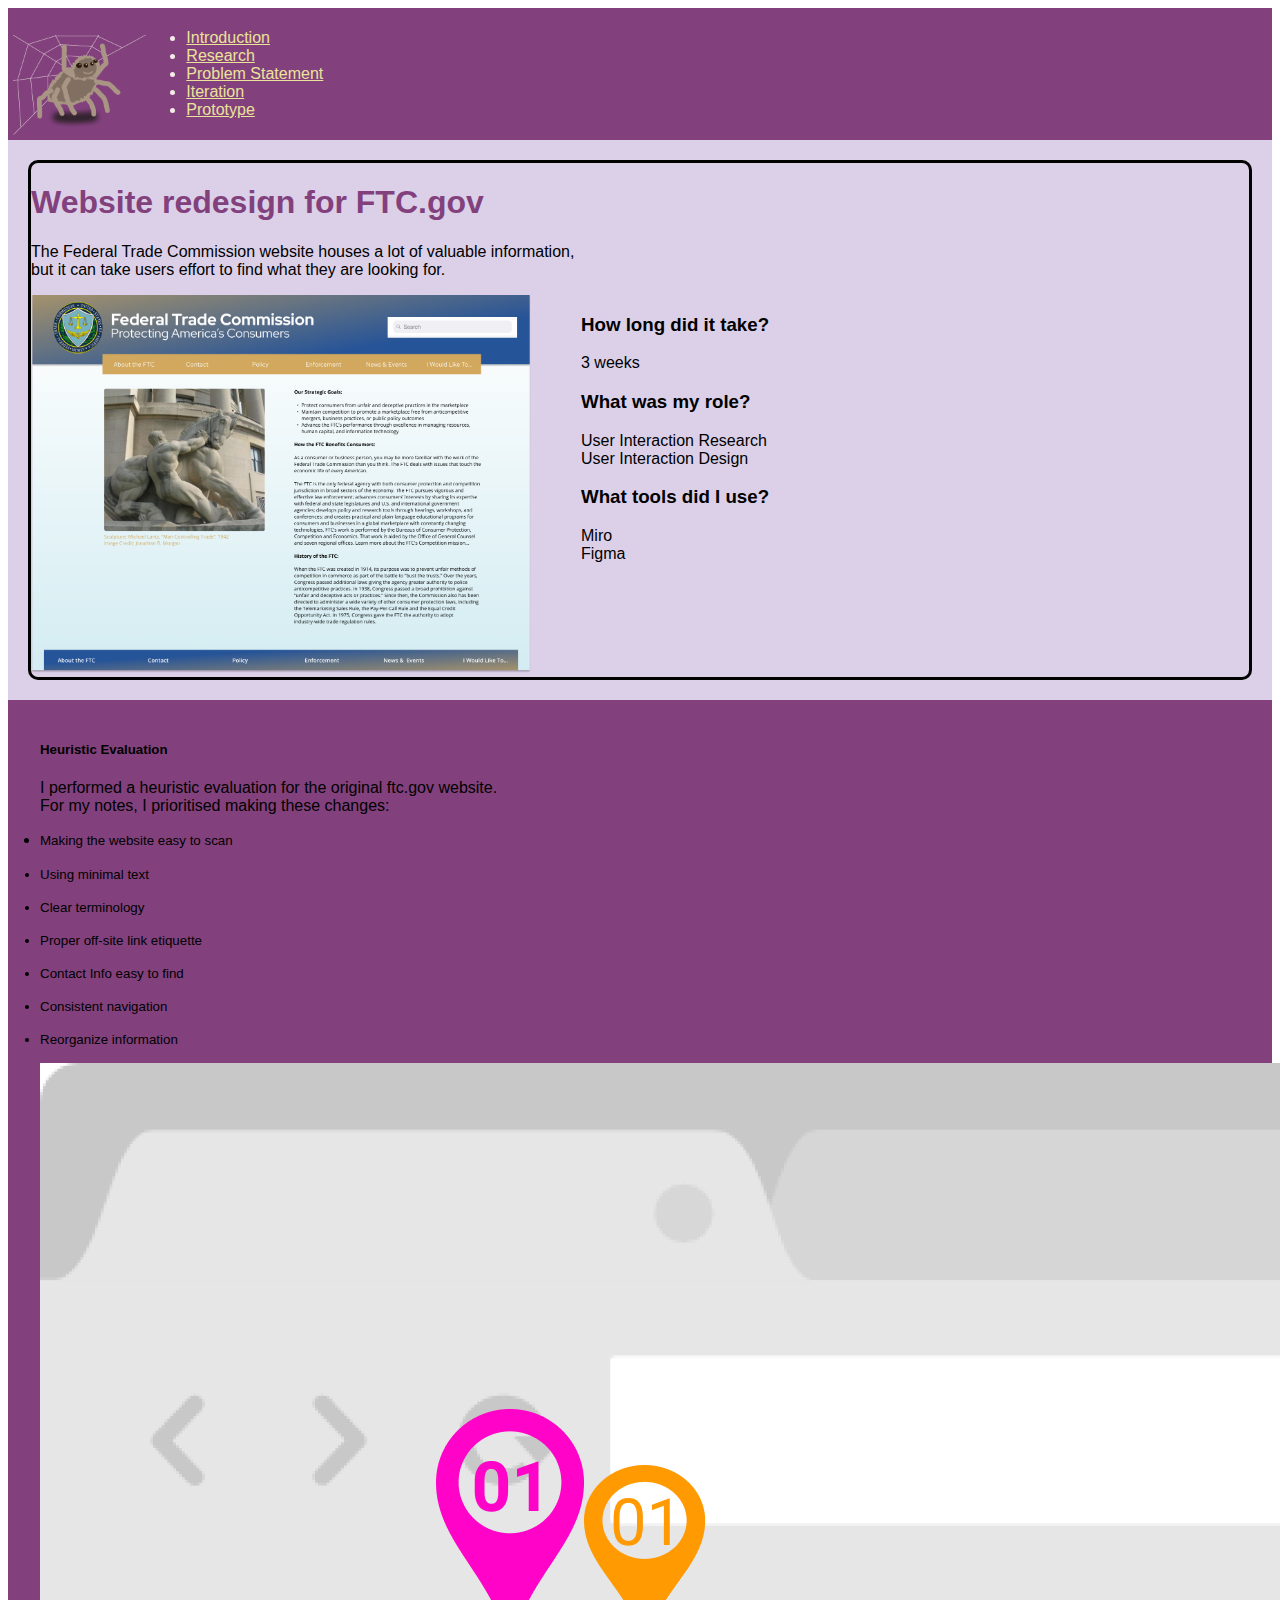
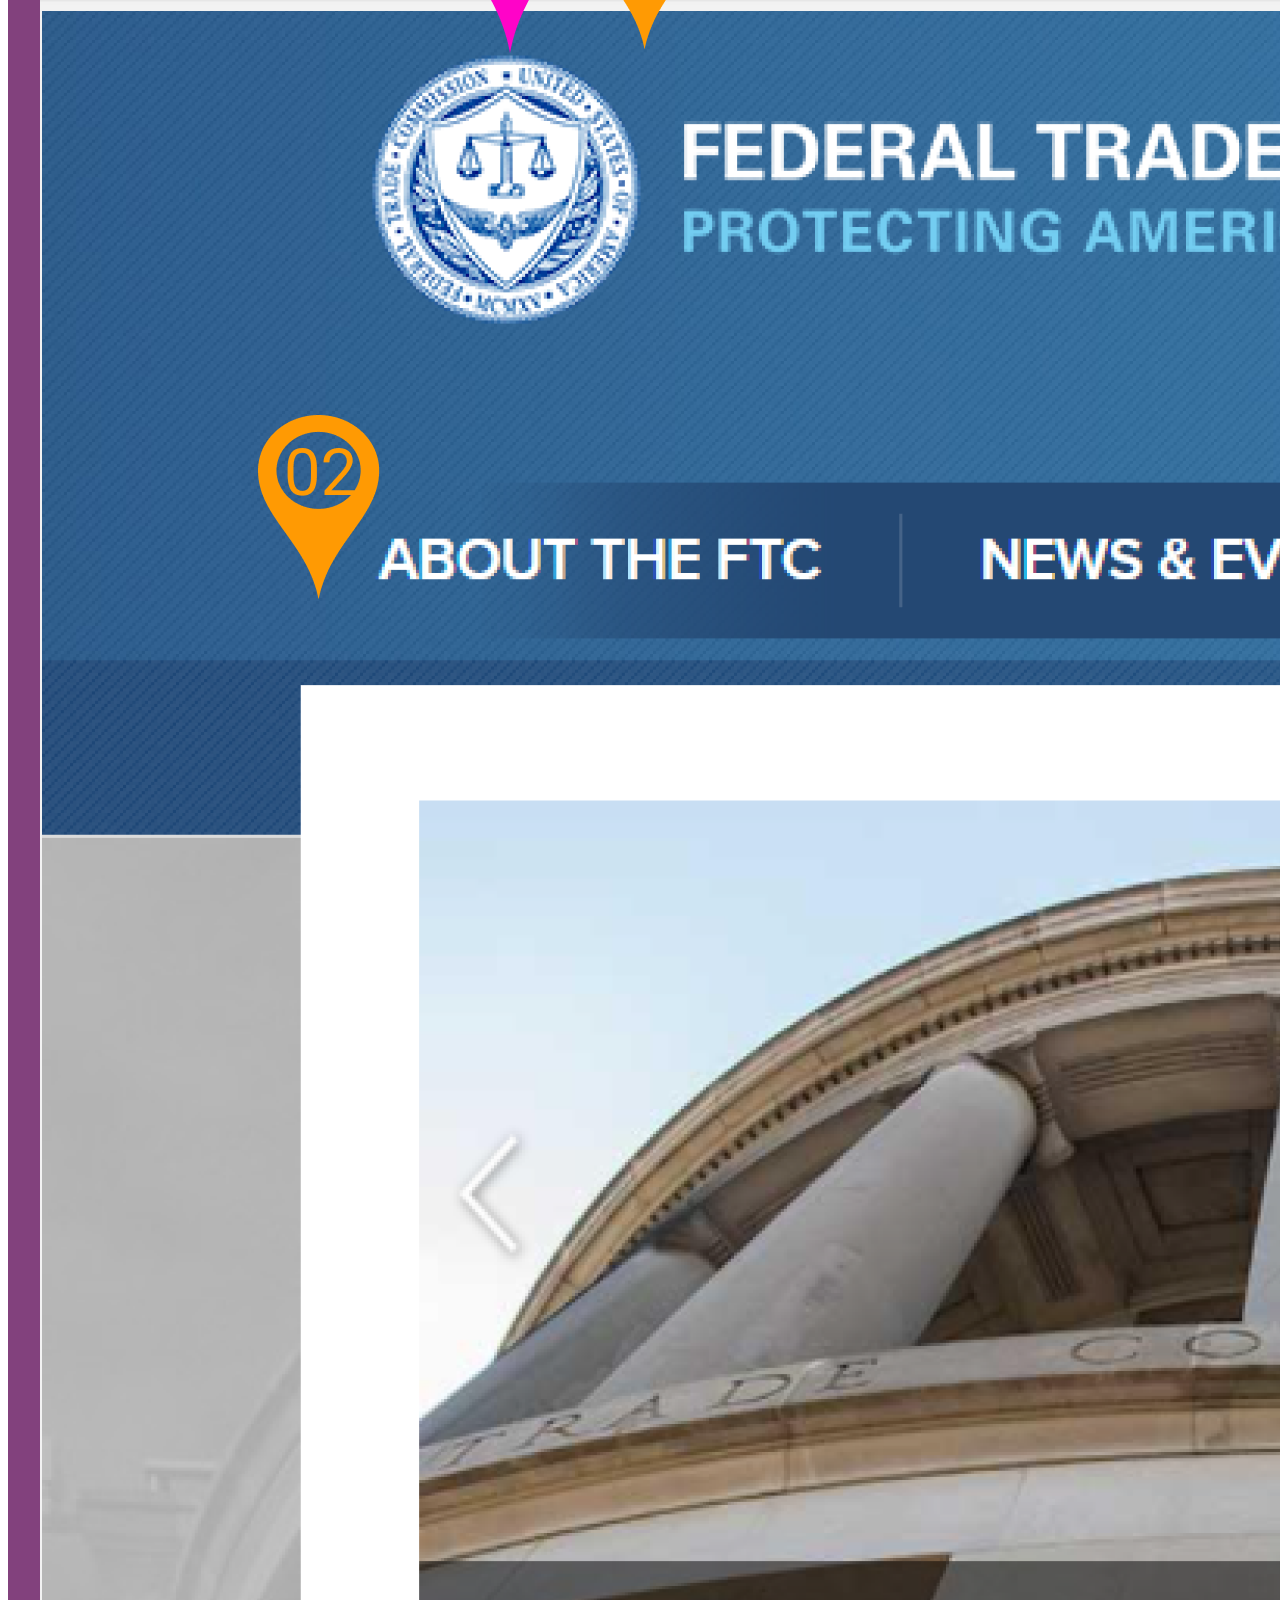
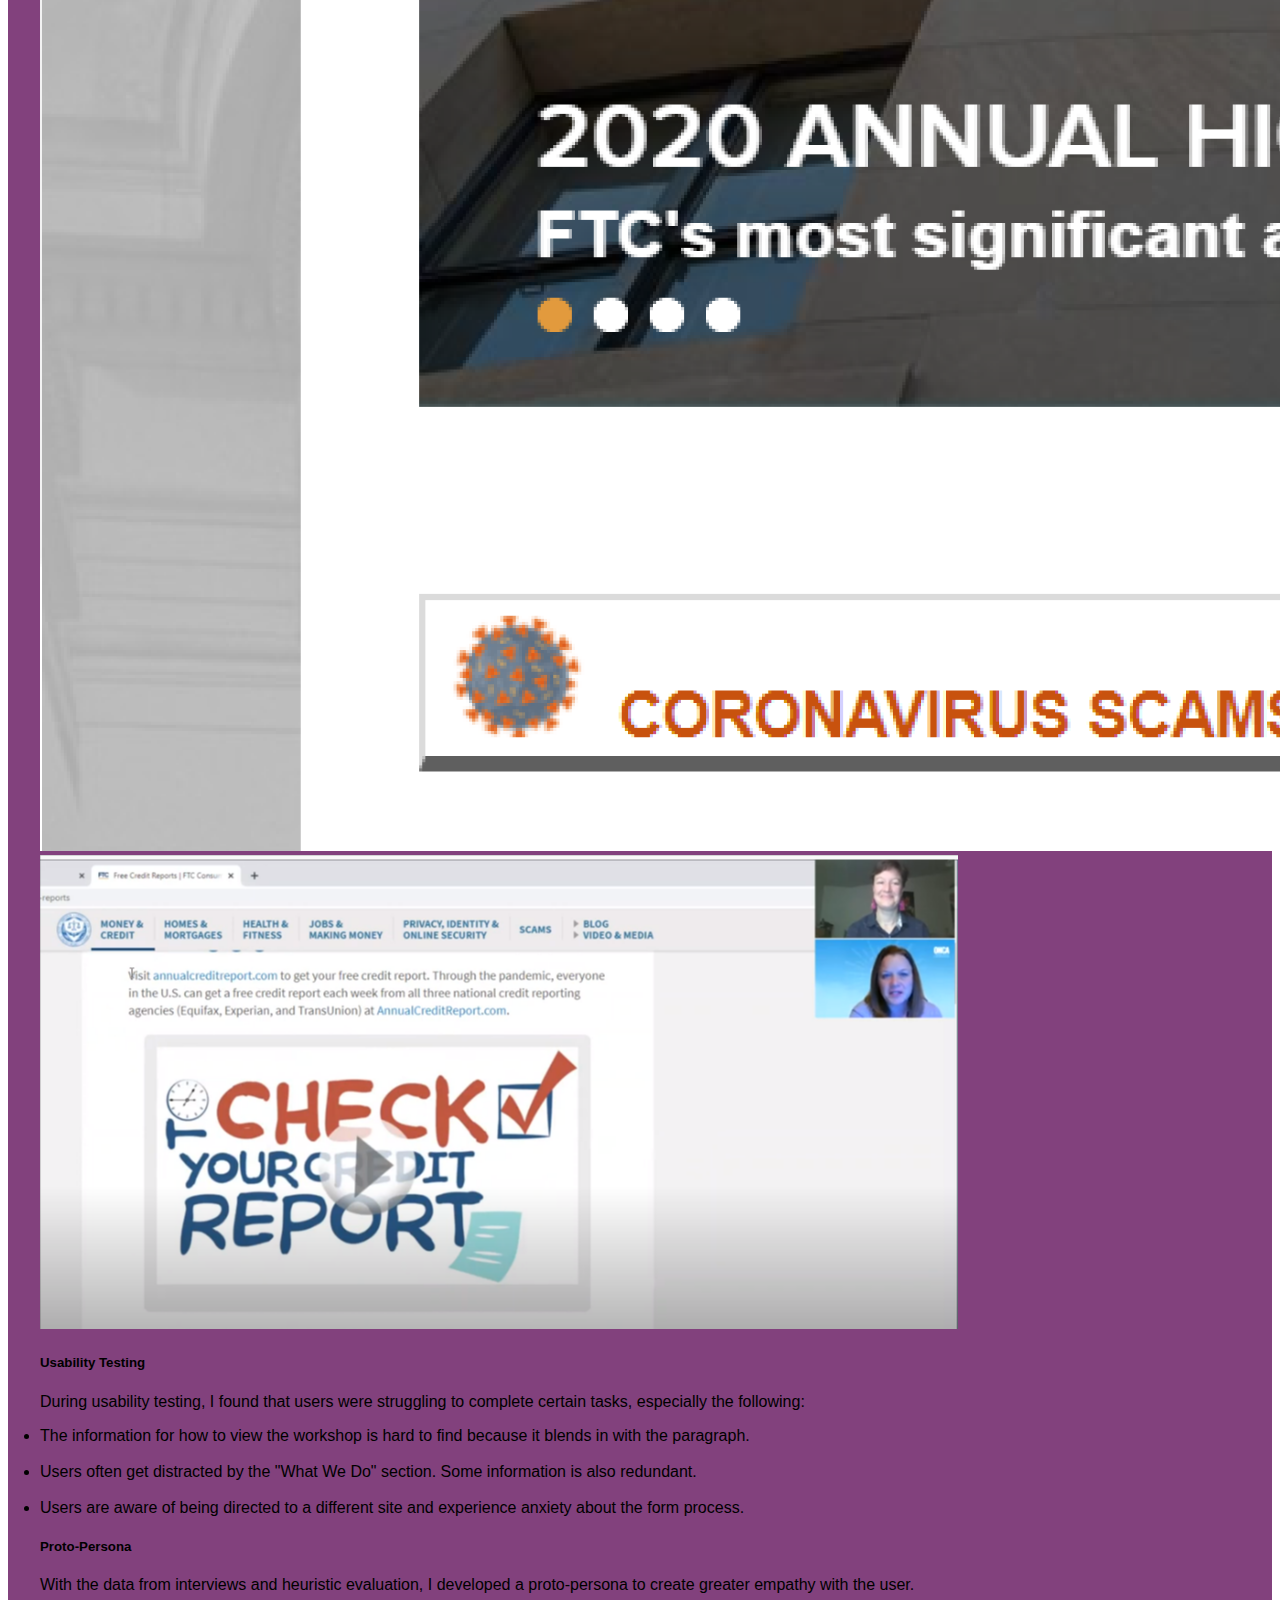
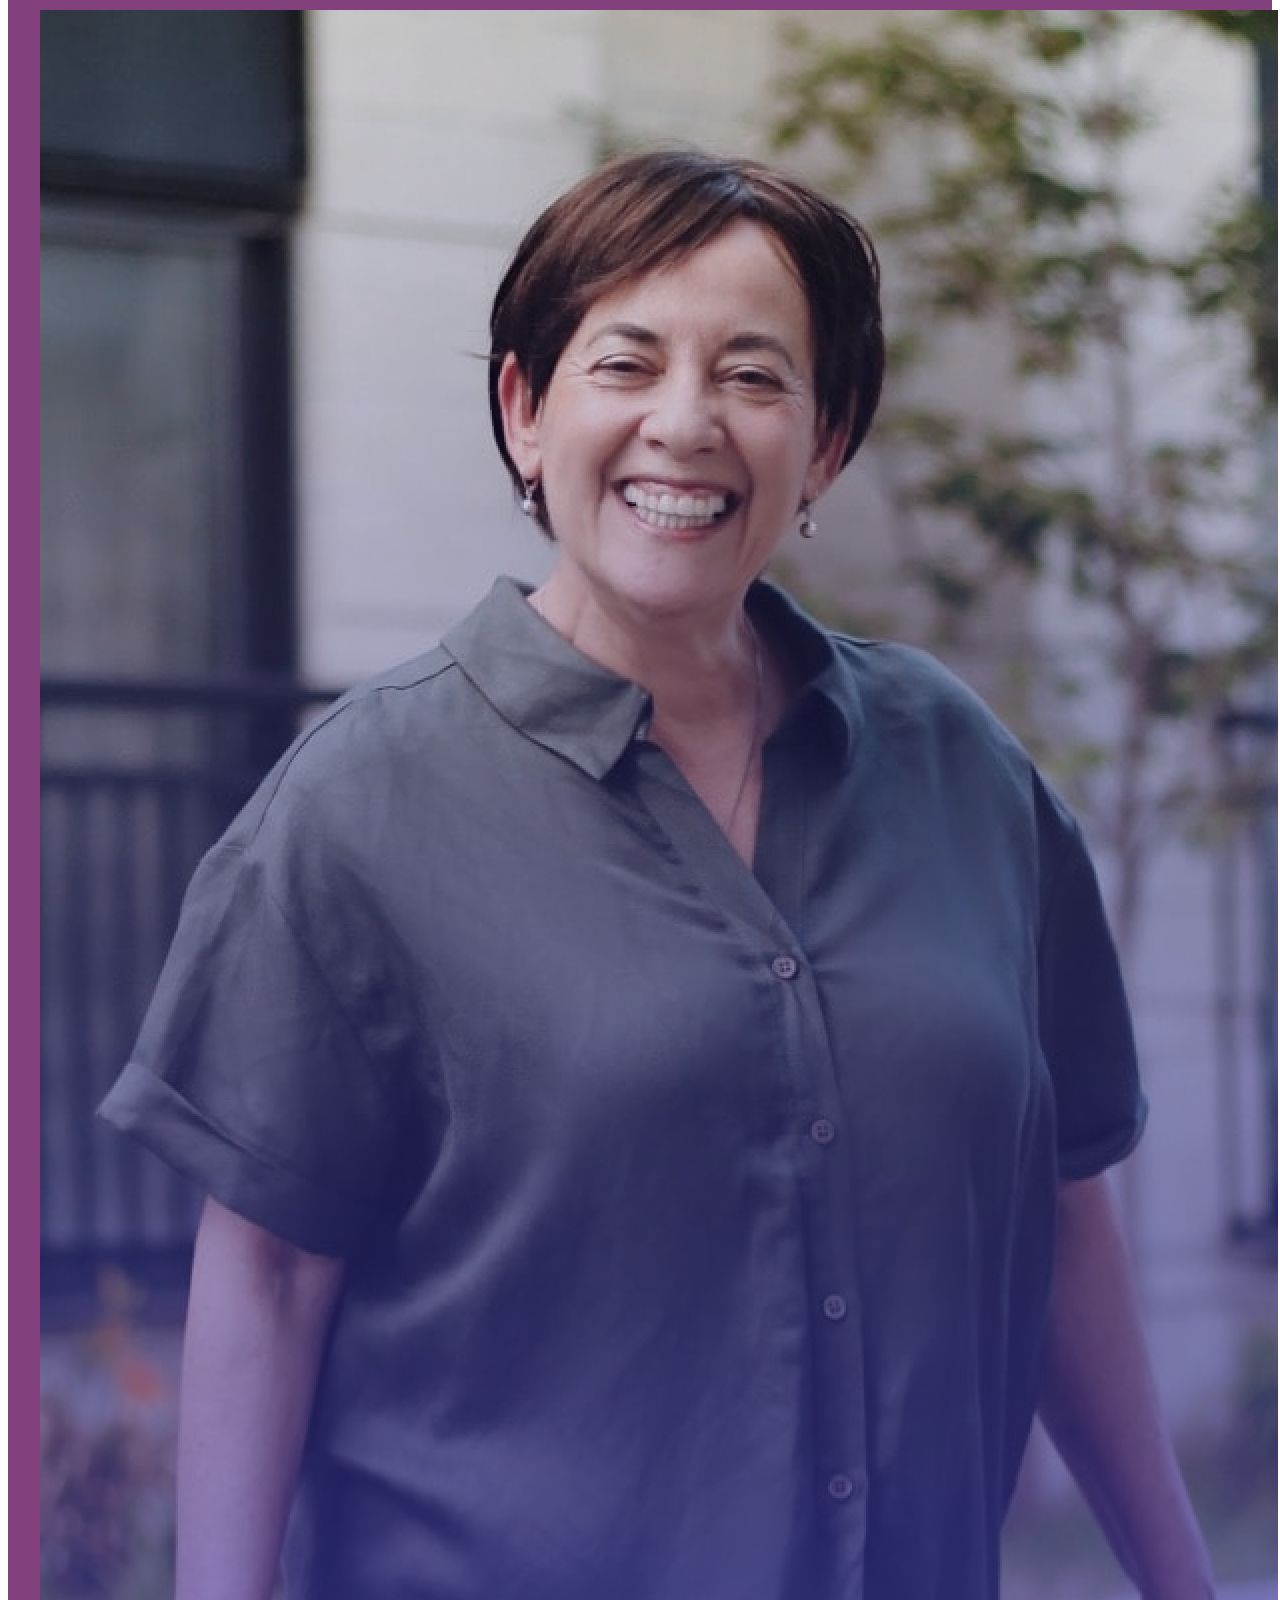
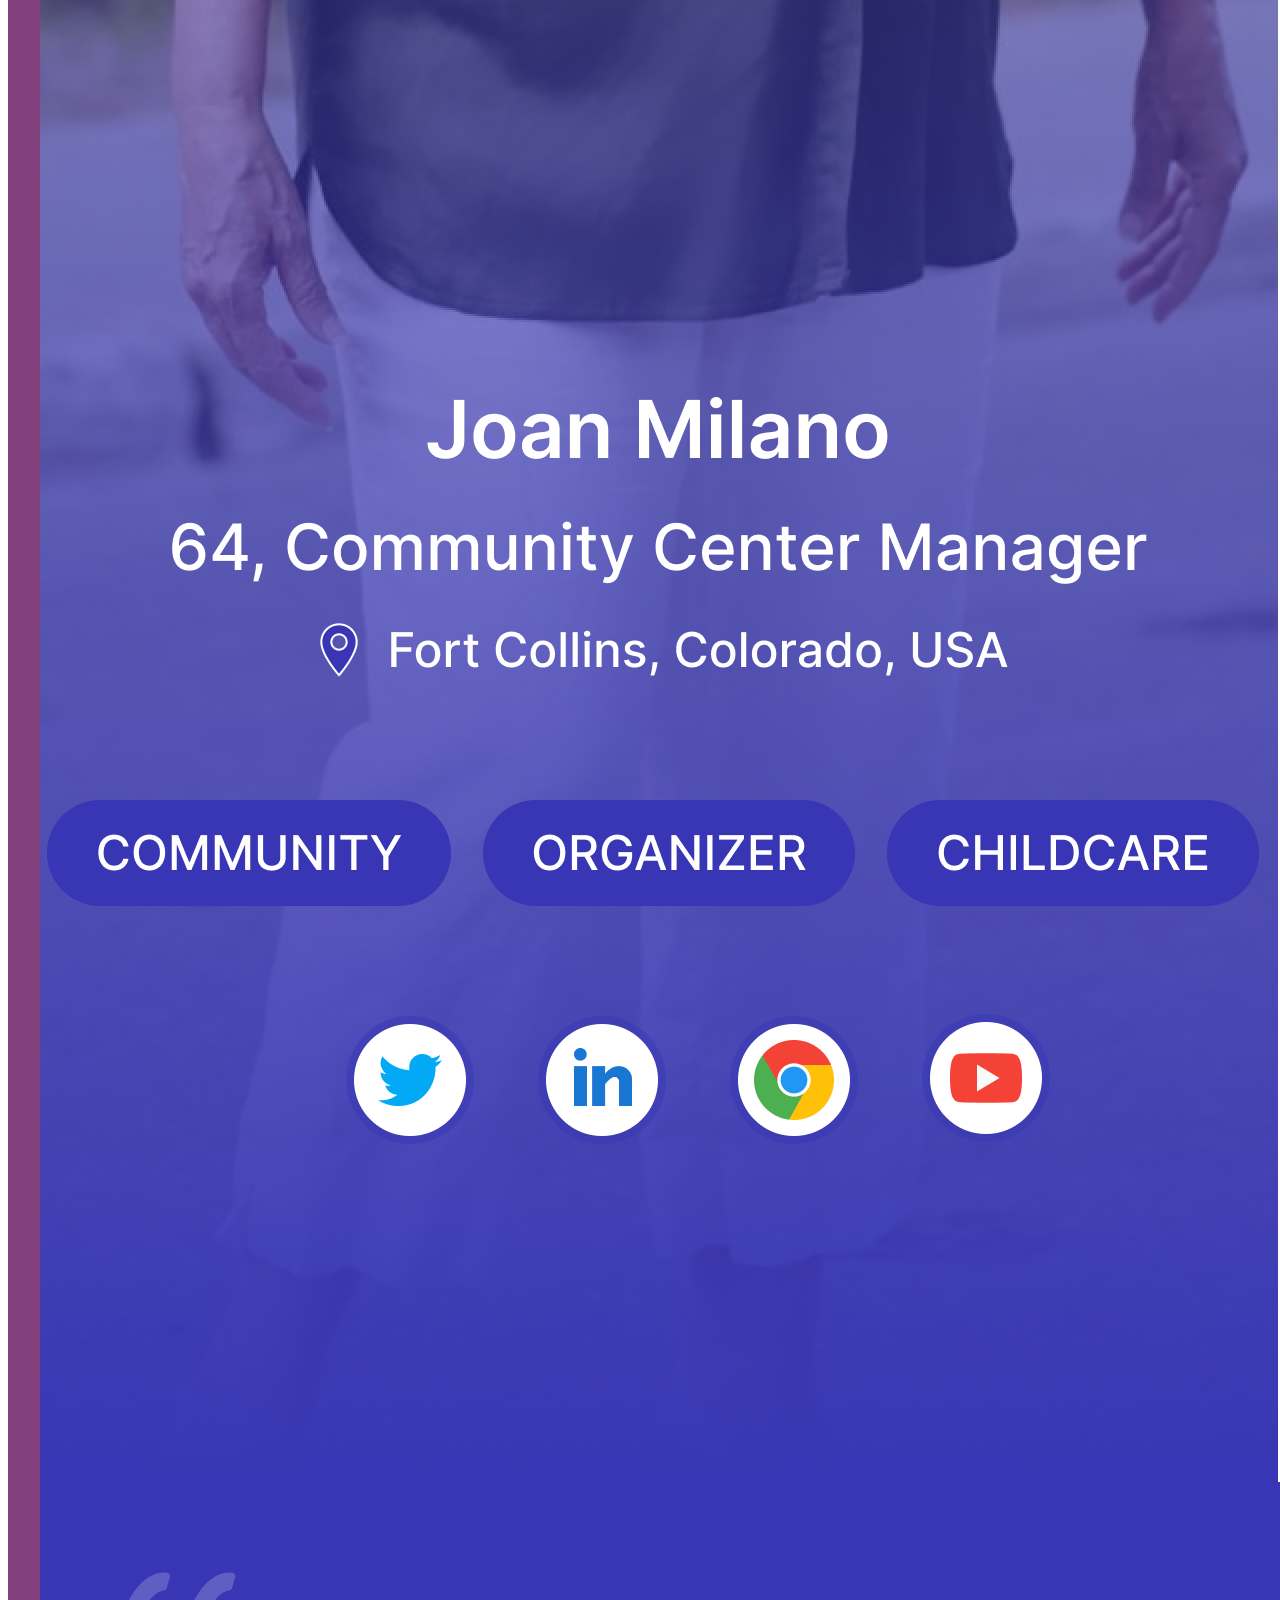
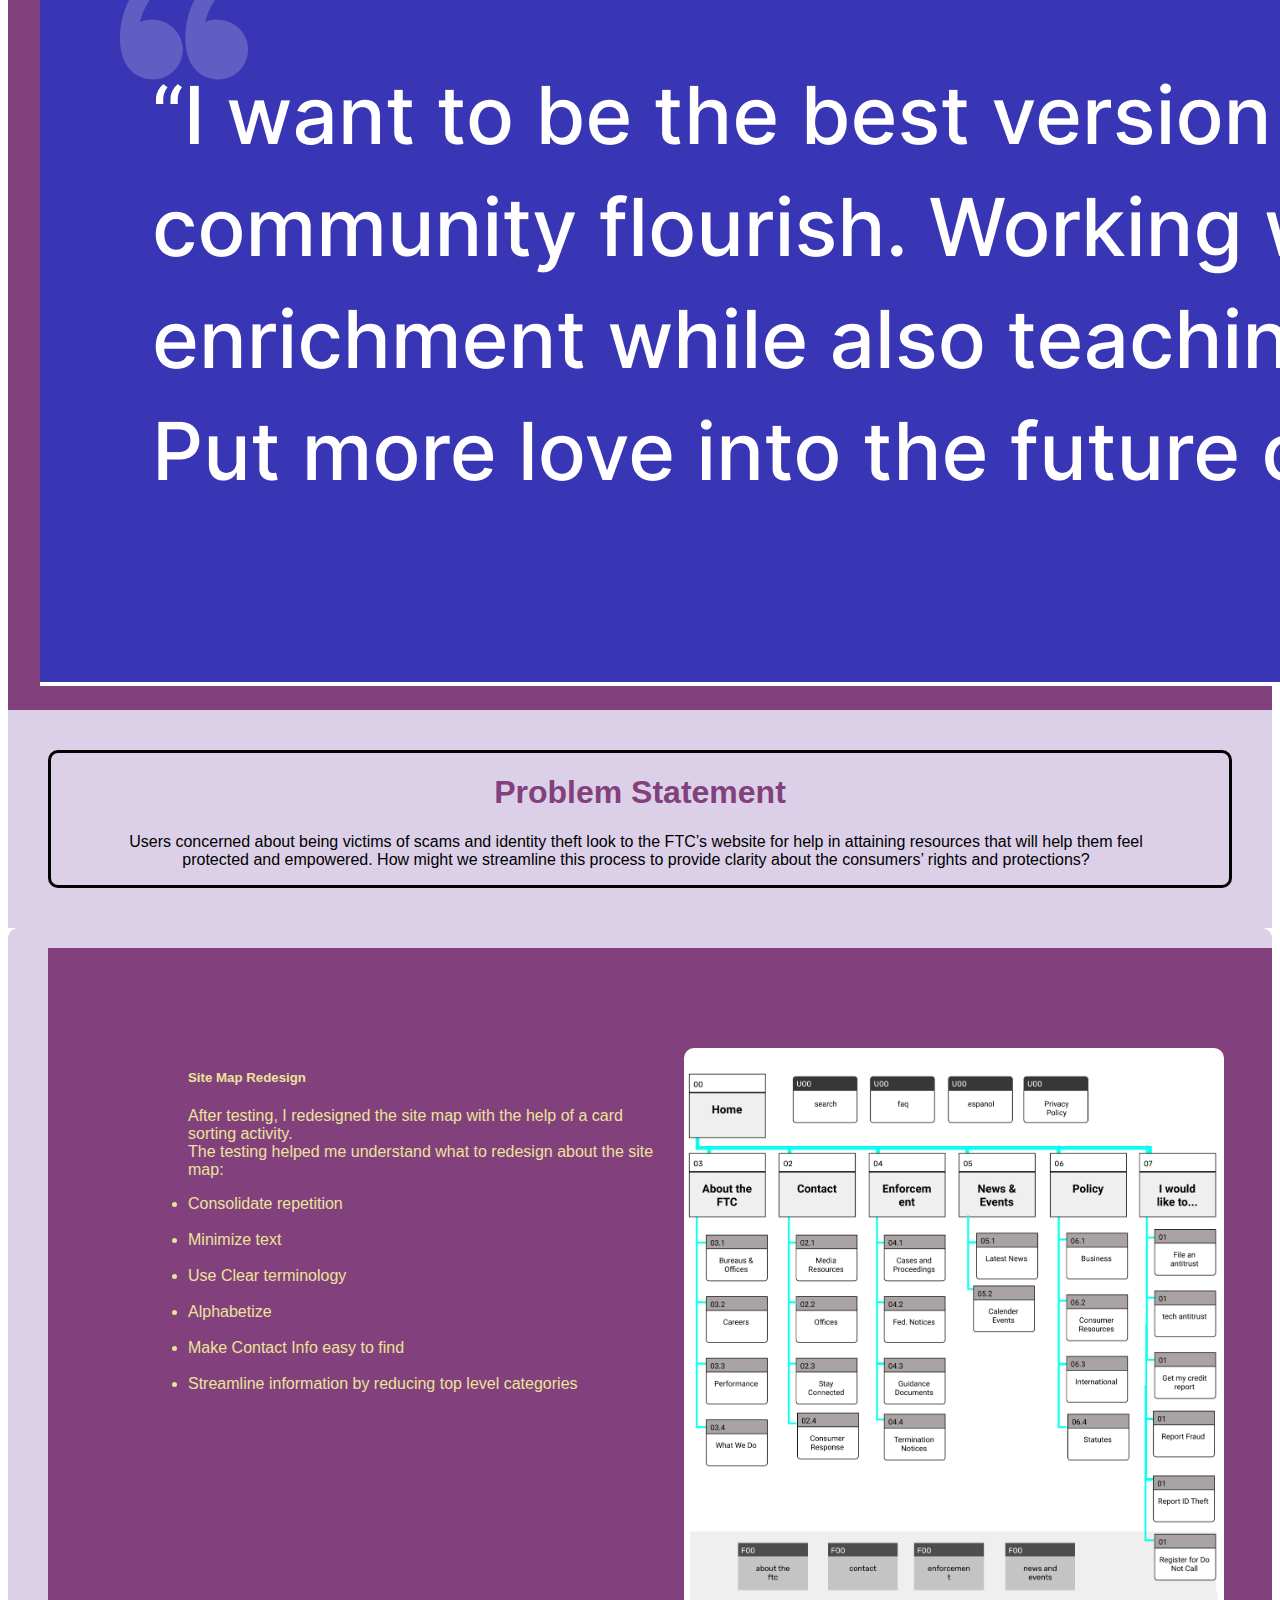
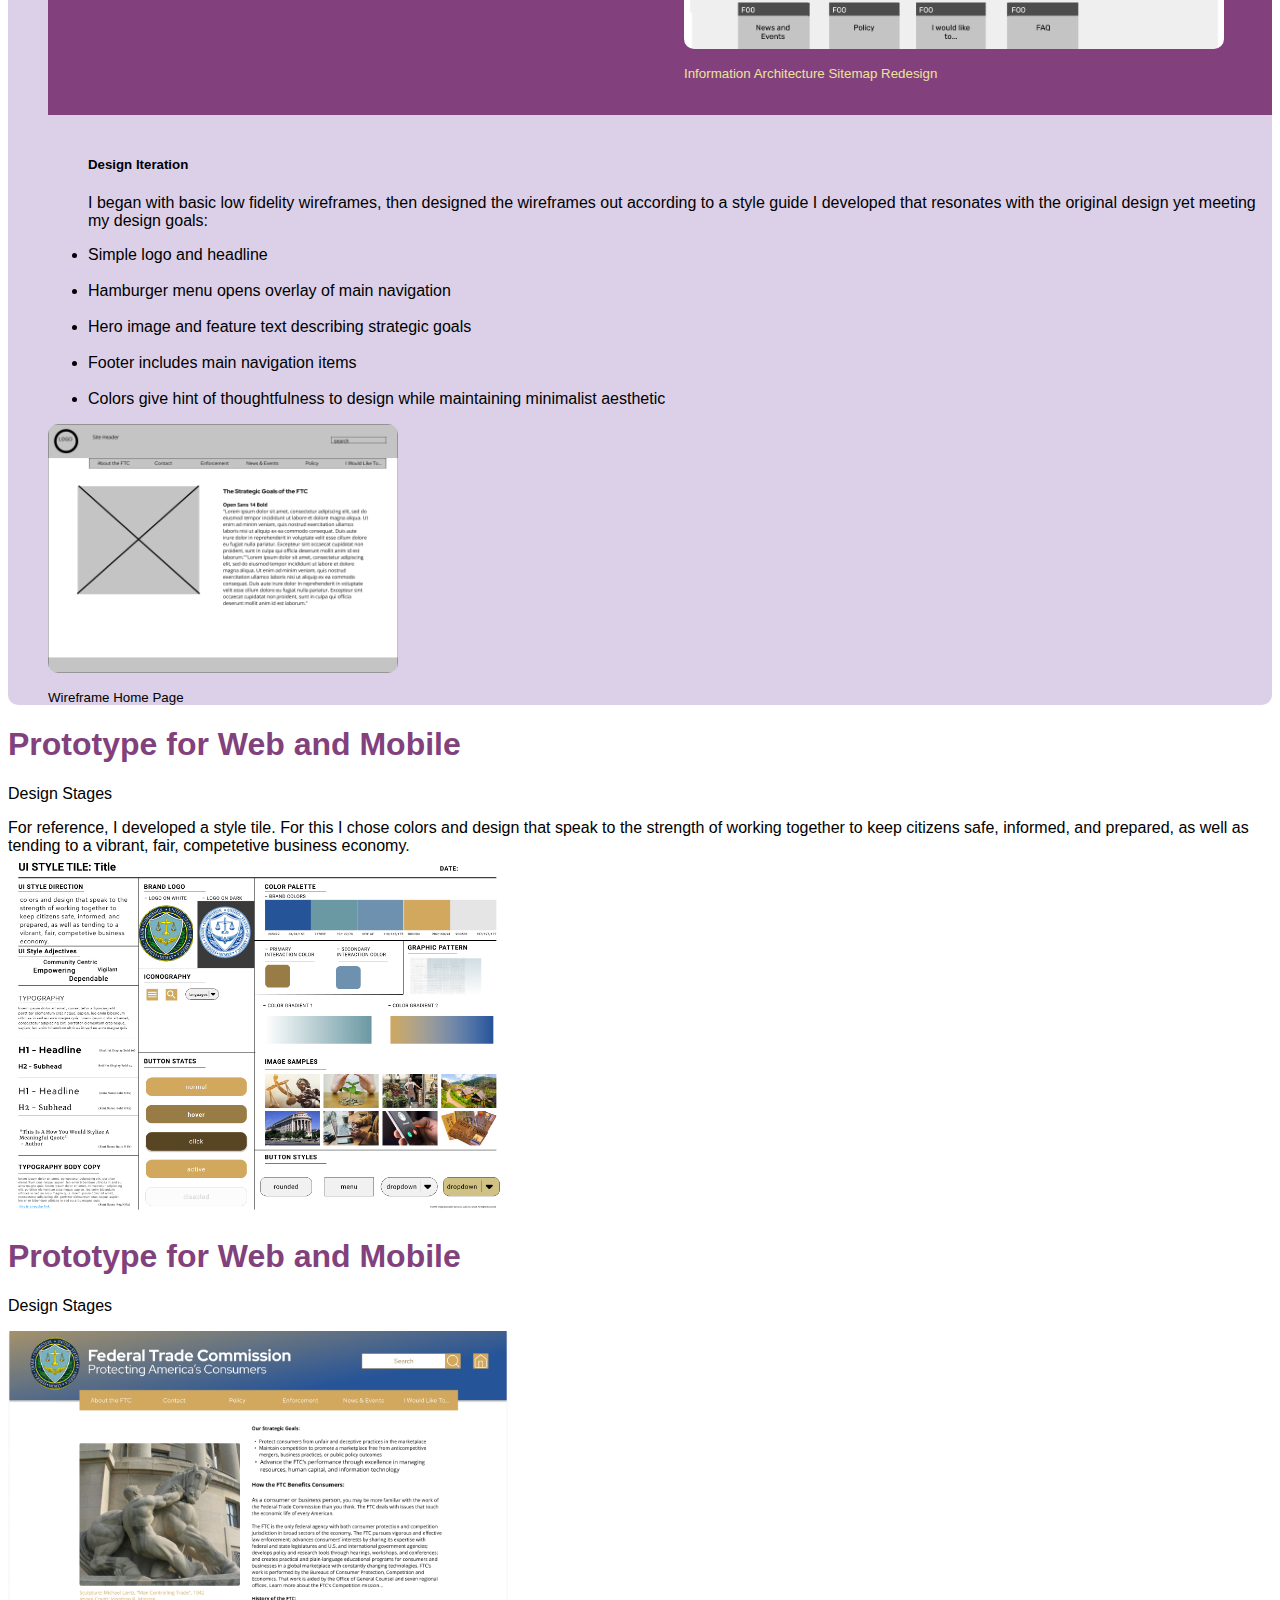
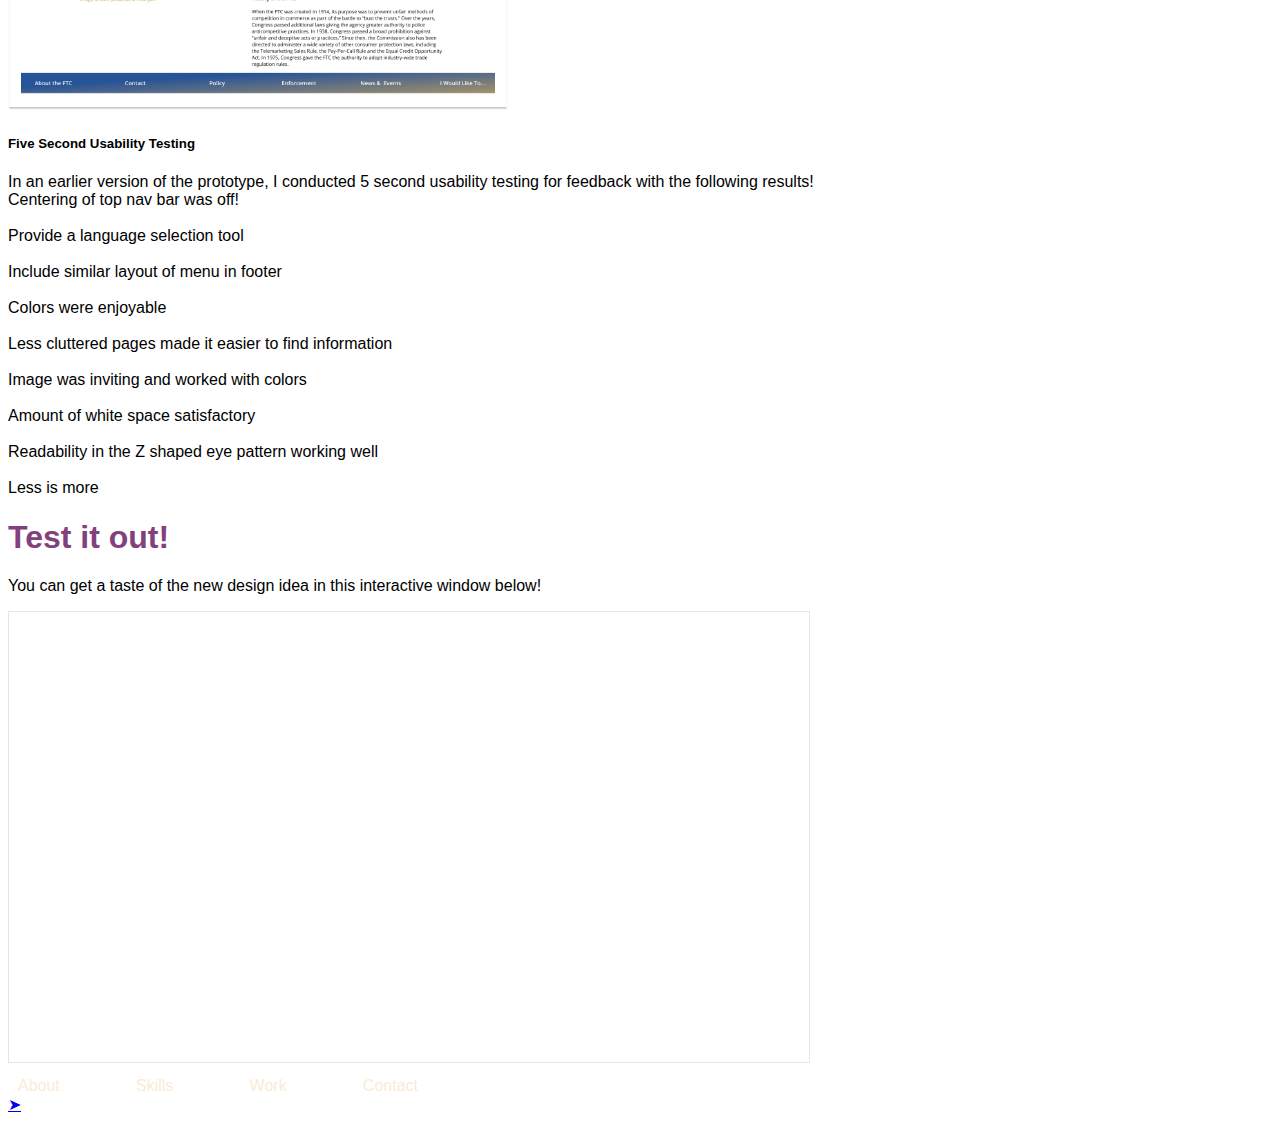
==== commit 4828b1b8: "footer" ====
--- a/index.html
+++ b/index.html
@@ -253,6 +253,17 @@
   </div>
   
 </section>
+<footer>
+  <div class=footerMenu>
+      <a href="#about" style="color:antiquewhite; text-decoration:none;"> About</a>
+      <a href="#skills" style="color:antiquewhite; text-decoration:none;">Skills</a>
+      <a href="#work" style="color:antiquewhite; text-decoration:none;">Work</a>
+      <a href="#contact" style="color:antiquewhite; text-decoration:none;">Contact</a>
+  </div>
+
+  <a id="back2Top" title="Back to top" href="#">&#10148;</a>
+
+</footer>
 
 </body>
 
--- a/CSS/styles.css
+++ b/CSS/styles.css
@@ -107,4 +107,13 @@
 .container-fluid {
     background-color: white !important; 
     
+}
+.footerMenu {
+    align-content: center;
+    padding-top: 10px;
+    padding-left:10px;
+    justify-content:space-between;
+    display:flex;
+    width:400px;
+
 }